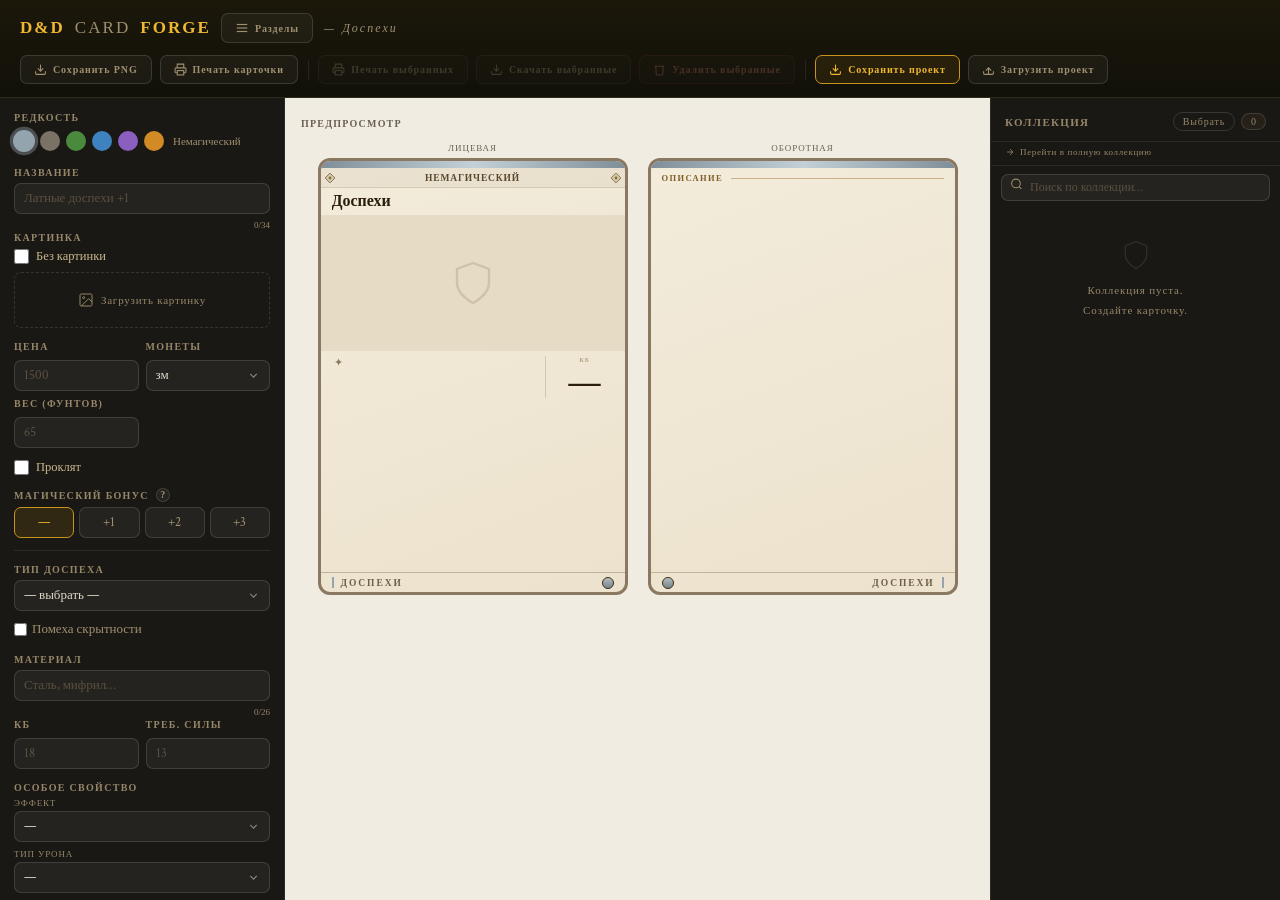
==== armor.html @ c863cb75 "Аудит: общий fmtWrap, img-ui.css, чистка данных; тестовая страница не публикуется" ====
<!DOCTYPE html>
<html lang="ru">
<head>
<meta charset="UTF-8"/>
<meta name="viewport" content="width=device-width,initial-scale=1.0"/>
<title>D&amp;D Card Forge — Доспехи</title>
<meta name="description" content="Генератор карточек доспехов D&D 5e: лёгкие, средние, тяжёлые, щиты. КБ считается автоматически. Печать в размере игральной карты."/>
<meta name="theme-color" content="#111009"/>
<link rel="icon" type="image/svg+xml" href="favicon.svg"/>
<link rel="icon" type="image/png" sizes="32x32" href="favicon-32.png"/>
<link rel="apple-touch-icon" href="apple-touch-icon.png"/>
<meta property="og:type" content="website"/>
<meta property="og:url" content="https://iuchar.github.io/dnd-card-forge/armor.html"/>
<meta property="og:title" content="D&D Card Forge — Доспехи"/>
<meta property="og:description" content="Генератор карточек доспехов D&D 5e: лёгкие, средние, тяжёлые, щиты. КБ считается автоматически. Печать в размере игральной карты."/>
<meta property="og:image" content="https://iuchar.github.io/dnd-card-forge/og-image.jpg"/>
<meta property="og:image:width" content="1200"/>
<meta property="og:image:height" content="630"/>
<link href="https://fonts.googleapis.com/css2?family=Crimson+Text:ital,wght@0,400;0,600;1,400;1,700&display=swap" rel="stylesheet"/>
<script src="lib/html2canvas.min.js" defer></script>
<script src="lib/jszip.min.js" defer></script>
<script src="lib/jspdf.umd.min.js" defer></script>
<style>
/* ═══ ОБЩИЙ ХРОМ ВСЕХ СТРАНИЦ ═══
   Тема, сброс, шапка, навигация, тосты, видимый фокус — одинаково на генераторах
   и в галереях. Раньше эти правила лежали копиями в styles.css и gallery-styles.css
   и успели разойтись: правка в одном файле не доезжала до другого.
   Подключать ПЕРВЫМ, до styles.css / gallery-styles.css. */

*,*::before,*::after{box-sizing:border-box;margin:0;padding:0;}
html{font-size:15px;height:100%;overflow:hidden;}
body{background:var(--bg);color:var(--text);font-family:'Crimson Text',Georgia,serif;height:100%;display:flex;flex-direction:column;overflow:hidden;}
.header{padding:13px 20px;display:flex;align-items:center;justify-content:space-between;border-bottom:0.5px solid var(--border);background:linear-gradient(to bottom,rgba(200,148,26,.06),transparent);gap:12px;flex-wrap:wrap;flex-shrink:0;}
.logo{font-family:'Times New Roman',Times,serif;font-size:17px;font-weight:700;letter-spacing:.12em;color:var(--gold-l);white-space:nowrap;}
.logo span{color:var(--text2);font-weight:400;}
.hbtn:hover{background:rgba(255,255,255,.09);color:var(--text);}
.hbtn svg{width:13px;height:13px;flex-shrink:0;}
.nav-wrap{position:relative;flex-shrink:0;}
.nav-toggle svg{width:14px;height:14px;flex-shrink:0;}
.nav-toggle:hover,.nav-toggle.open{background:rgba(255,255,255,.09);color:var(--text);}
.nav-menu{position:absolute;top:calc(100% + 8px);left:0;width:230px;background:var(--bg2);border:0.5px solid var(--border2);border-radius:10px;padding:6px;box-shadow:0 8px 32px rgba(0,0,0,.55);z-index:300;display:none;max-height:460px;overflow-y:auto;scrollbar-width:thin;scrollbar-color:var(--bg4) transparent;}
.nav-menu.open{display:block;}
.nav-item{display:flex;align-items:center;gap:8px;padding:7px 10px;border-radius:6px;font-family:'Times New Roman',Times,serif;font-size:10px;letter-spacing:.07em;color:var(--text2);cursor:pointer;transition:all .13s;text-decoration:none;}
.nav-item > svg{flex-shrink:0;}
.nav-item:hover{background:rgba(255,255,255,.06);color:var(--text);}
.nav-item.nav-active{background:rgba(200,148,26,.12);color:var(--gold-l);border:0.5px solid rgba(200,148,26,.2);}
.nav-item.nav-disabled{color:#5a5040;cursor:default;pointer-events:none;font-size:9.5px;padding:5px 10px;}
.nav-sep{height:0.5px;background:var(--border);margin:5px 4px;}
.nav-badge{margin-left:auto;font-family:'Crimson Text',Georgia,serif;font-size:8.5px;letter-spacing:.02em;color:#c88a4a;border:0.5px solid rgba(200,138,74,.4);border-radius:4px;padding:1px 5px;text-transform:lowercase;flex-shrink:0;}
.toast.show{transform:translateX(-50%) translateY(0);}
:root{
  --bg:#111009;--bg2:#1a1814;--bg3:#252018;--bg4:#2e2a20;
  --border:rgba(255,255,255,0.08);--border2:rgba(255,255,255,0.13);
  --text:#e0d8c8;--text2:#a09070;--text3:#968769;
  --gold:#c8941a;--gold-l:#f0b830;
  --accent:#4a3fa0;--accent-l:#8070e0;
  --ca:#f5f5f5;
  --r:10px;
}
.nav-toggle{padding:7px 13px;font-family:'Times New Roman',Times,serif;font-size:10px;font-weight:600;letter-spacing:.09em;cursor:pointer;border:0.5px solid var(--border2);border-radius:7px;background:rgba(255,255,255,.04);color:var(--text2);transition:all .14s;display:flex;align-items:center;gap:6px;white-space:nowrap;}
.nav-section-lbl{font-family:'Times New Roman',Times,serif;font-size:8px;letter-spacing:.18em;text-transform:uppercase;color:var(--text3);padding:5px 10px 3px;pointer-events:none;}
:focus-visible{outline:2px solid var(--gold-l,#f0b830);outline-offset:2px;border-radius:3px;}
/* Обводку гасим только там, где она пришла НЕ с клавиатуры: :focus-visible выше
   остаётся видимым. Обе строки лежали копиями в ядах и инструментах. */
html:focus,body:focus{outline:none;}
button:focus:not(:focus-visible){outline:none;}
.si:focus-visible,.coll-search:focus-visible,textarea:focus-visible{outline:none;}
.si:focus-visible{border-color:var(--gold-l,#f0b830);border-width:1.5px;}
.coll-search:focus-visible{border-color:var(--accent-l);border-width:1.5px;}
.rp:focus-visible{outline-offset:3px;}
/* Кнопки шапки (.hbtn) — общие для генераторов и галерей; text-decoration
   нужен галереям, где .hbtn висит на ссылках */
.hbtn{padding:7px 13px;font-family:'Times New Roman',Times,serif;font-size:10px;font-weight:600;letter-spacing:.09em;cursor:pointer;border:0.5px solid var(--border2);border-radius:7px;background:rgba(255,255,255,.04);color:var(--text2);transition:all .14s;display:flex;align-items:center;gap:6px;white-space:nowrap;text-decoration:none;}
.hbtn.gold{border-color:var(--gold);background:rgba(200,148,26,.1);color:var(--gold-l);}
.hbtn.gold:hover{background:rgba(200,148,26,.2);}
.hbtn:disabled{opacity:.3;cursor:default;pointer-events:none;}
.hbtn.danger{border-color:rgba(220,60,60,.25);color:#c07060;}
.hbtn.danger:not(:disabled):hover{background:rgba(220,60,60,.1);color:#e08070;border-color:rgba(220,60,60,.4);}
.hbtn-sep{width:0.5px;height:20px;background:var(--border);margin:0 2px;flex-shrink:0;}


.header-btns{display:flex;gap:8px;align-items:center;flex-wrap:wrap;}

.layout{display:flex;flex:1;min-height:0;overflow:hidden;}
.sb{width:285px;flex-shrink:0;background:var(--bg2);border-right:0.5px solid var(--border);padding:14px 14px 32px;overflow-y:auto;scrollbar-width:thin;scrollbar-color:var(--bg4) transparent;}
.sb::-webkit-scrollbar{width:4px;}
.sb::-webkit-scrollbar-thumb{background:var(--bg4);border-radius:2px;}
.lbl{display:block;font-family:'Times New Roman',Times,serif;font-size:10px;font-weight:600;letter-spacing:.13em;text-transform:uppercase;color:var(--text3);margin:13px 0 5px;}
/* подпись поля кликабельна: label[for] ставит курсор в поле и озвучивает его имя */
label.lbl{cursor:pointer;}
.si{width:100%;background:rgba(255,255,255,.05);border:0.5px solid var(--border2);border-radius:7px;color:var(--text);font-family:'Crimson Text',Georgia,serif;font-size:13px;padding:6px 9px;accent-color:var(--gold);outline:none;transition:border-color .15s;}
.si:focus{border-color:var(--gold);}
.si::placeholder{color:#5a5040;}
input[type=checkbox]{accent-color:var(--gold);}
select.si{cursor:pointer;}
select.si option{background:var(--bg2);color:var(--text);}
select.si option:checked{background:var(--gold);color:#1a1208;}
select.si option:hover{background:var(--gold);color:#1a1208;}
/* кастомные выпадашки (вместо нативного select) */
.cs-wrap{position:relative;}
.cs-btn{width:100%;display:flex;align-items:center;justify-content:space-between;gap:8px;background:rgba(255,255,255,.05);border:0.5px solid var(--border2);border-radius:7px;color:var(--text);font-family:'Crimson Text',Georgia,serif;font-size:13px;padding:6px 9px;cursor:pointer;text-align:left;transition:border-color .15s;}
.cs-btn.open{border-color:var(--gold);}
.cs-lbl{flex:1;overflow:hidden;text-overflow:ellipsis;white-space:nowrap;}
.cs-chev{width:13px;height:13px;flex-shrink:0;opacity:.55;transition:transform .15s;}
.cs-btn.open .cs-chev{transform:rotate(180deg);}
.cs-panel{position:absolute;top:calc(100% + 4px);left:0;right:0;background:var(--bg2);border:0.5px solid var(--border2);border-radius:8px;box-shadow:0 8px 28px rgba(0,0,0,.55);z-index:400;display:none;max-height:260px;overflow-y:auto;padding:3px;scrollbar-width:thin;scrollbar-color:var(--bg4) transparent;}
.cs-panel.open{display:block;}
.cs-opt{padding:7px 10px;font-family:'Crimson Text',Georgia,serif;font-size:13px;color:var(--text2);cursor:pointer;border-radius:5px;white-space:nowrap;overflow:hidden;text-overflow:ellipsis;}
.cs-opt:hover{background:linear-gradient(90deg,rgba(255,255,255,.12),rgba(255,255,255,0));color:var(--text);}
.cs-opt.on{background:rgba(200,148,26,.13);color:var(--gold-l);}

textarea.si{resize:vertical;min-height:68px;line-height:1.5;}
.row2{display:grid;grid-template-columns:1fr 1fr;gap:7px;}
.sf{display:flex;flex-direction:column;gap:3px;}
/* Настройка и Проклятие — два статуса предмета в одну строку, единым блоком
   во всех генераторах: под редкостью, перед магическим бонусом. */
.flags-row{display:flex;gap:18px;align-items:center;margin:11px 0 6px;flex-wrap:wrap;}
.flags-row .noimg-toggle{margin-bottom:0;}
/* «Загрузить проект»: input был display:none и выпадал из таб-порядка, а label
   сам не фокусируется — кнопку проскакивало. Теперь input прозрачно накрывает
   label, поэтому фокусируется штатно; обводку рисуем на самом label. */
.hbtn-upload{position:relative;cursor:pointer;}
.hbtn-file{position:absolute;inset:0;width:100%;height:100%;opacity:0;cursor:pointer;}
.hbtn-upload:has(.hbtn-file:focus-visible){outline:2px solid var(--gold-l);outline-offset:2px;}
/* Галка со словом в сайдбаре (свойства оружия, доспехов, заклинаний). Базовые
   правила были тремя копиями в этих страницах; локально осталась только
   разница: у оружия строки плотнее, у заклинаний выше пальцевая цель. */
.pcb{display:flex;align-items:center;gap:5px;cursor:pointer;padding:3px 0;}
.pcb input[type=checkbox]{accent-color:var(--gold);width:13px;height:13px;cursor:pointer;flex-shrink:0;}
.pcb span{font-size:13px;color:var(--text2);}

/* Скрытая справка у подписи поля: кружок «?» разворачивает текст под ним.
   Нужна там, где поле влияет на карточку не напрямую (магический бонус входит
   в атаку, урон и КБ, но сам на карточке не печатается). Свёрнута по
   умолчанию: это подсказка на один раз, а не часть формы. */
.lbl-hint{display:flex;align-items:center;gap:7px;}
.hint-btn{width:14px;height:14px;flex-shrink:0;padding:0;border:1px solid var(--border2);border-radius:50%;
  background:rgba(255,255,255,.05);color:var(--text2);cursor:pointer;
  font-family:'Times New Roman',Times,serif;font-size:10px;font-weight:700;line-height:1;
  display:flex;align-items:center;justify-content:center;transition:all .14s;}
.hint-btn:hover{border-color:var(--gold);color:var(--gold-l);background:rgba(200,148,26,.13);}
.hint-btn[aria-expanded="true"]{border-color:var(--gold);color:var(--gold-l);background:rgba(200,148,26,.13);}
.hint-box{margin:0 0 9px;padding:7px 0 7px 9px;border-left:2px solid rgba(200,148,26,.35);
  font-family:'Crimson Text',Georgia,serif;font-size:12.5px;line-height:1.45;color:var(--text2);}
.hint-box p{margin:0 0 5px;}
.hint-box p:last-child{margin-bottom:0;}
/* строки формул: выделены светлее и не разрываются на слова внутри слагаемых */
.hint-box .hint-f{font-family:'Times New Roman',Times,serif;font-size:12px;color:var(--text);}
.divider{height:0.5px;background:var(--border);margin:12px 0;}
.btn-reset{width:100%;padding:8px 9px;margin-top:10px;font-family:'Times New Roman',Times,serif;font-size:10px;font-weight:600;letter-spacing:.08em;cursor:pointer;border:1px solid rgba(220,60,60,.35);border-radius:6px;background:rgba(220,60,60,.08);color:#cf8474;transition:all .14s;display:flex;align-items:center;justify-content:center;gap:5px;}
.btn-reset:hover{background:rgba(220,60,60,.18);color:#ec9282;border-color:rgba(220,60,60,.55);}
.btn-reset svg{width:12px;height:12px;}
.field-wrap{position:relative;}
/* подпись половинки парного поля (.row2 > .sf) */
.sl{font-family:'Times New Roman',Times,serif;font-size:9px;letter-spacing:.09em;text-transform:uppercase;color:var(--text3);}
/* пара полей в столбик: длинные значения селектов не влезают в половину ширины
   панели, поэтому такие пары ставим друг под друга, а не в .row2 */
.sf-col{display:flex;flex-direction:column;gap:7px;}
/* магический бонус предмета: значений всего четыре, поэтому переключатель, а не поле ввода */
.magseg{display:flex;gap:5px;}
.magseg button{flex:1;padding:6px 0;font-family:'Crimson Text',Georgia,serif;font-size:13px;cursor:pointer;border:0.5px solid var(--border2);border-radius:7px;background:rgba(255,255,255,.05);color:var(--text2);}
.magseg button:hover{background:rgba(255,255,255,.09);}
.magseg button.on{border:1px solid var(--gold);background:rgba(200,148,26,.13);color:var(--gold-l);}
.char-counter{position:absolute;right:0;bottom:-16px;font-family:'Times New Roman',Times,serif;font-size:9px;color:var(--text3);}
.char-counter.warn{color:var(--gold);}
.char-counter.over{color:#c05040;}
.field-mb{margin-bottom:18px;}
.btn-build{width:100%;padding:10px;margin-top:10px;font-family:'Times New Roman',Times,serif;font-size:12px;font-weight:700;letter-spacing:.1em;cursor:pointer;border:1.5px solid var(--gold);border-radius:var(--r);background:linear-gradient(135deg,#5a4200,#3a2a00);color:var(--gold-l);transition:all .14s;}
.btn-build:hover{background:linear-gradient(135deg,#7a5800,#5a4000);}
.btn-build:active{transform:scale(.98);}
.cv-label{font-family:'Times New Roman',Times,serif;font-size:10px;font-weight:600;letter-spacing:.12em;text-transform:uppercase;color:#6b6152;align-self:flex-start;margin-bottom:14px;}
.cards-row{display:flex;gap:20px;align-items:flex-start;justify-content:center;}
.card-col{display:flex;flex-direction:column;align-items:center;gap:5px;}
.side-lbl{font-family:'Times New Roman',Times,serif;font-size:9px;letter-spacing:.1em;text-transform:uppercase;color:#6b6152;}
.c-meta{height:24px;flex-shrink:0;display:flex;align-items:center;padding:0;background:rgba(0,0,0,0.07);}
.c-meta-orn{width:24px;height:100%;flex-shrink:0;display:flex;align-items:center;justify-content:center;}
.c-meta-orn svg{width:20px;height:20px;}
.c-meta-inner{flex:1;position:relative;display:flex;align-items:center;justify-content:center;padding:0 10px;min-width:0;}
.c-meta-item{font-family:'Times New Roman',Times,serif;font-size:9px;font-weight:700;letter-spacing:.09em;color:#5a4830;text-transform:uppercase;white-space:nowrap;}
/* цена: #8a6010 давал контраст 4.34 на подложке карточки, ниже порога 4.5 */
.c-meta-item.cost{color:#805811;position:absolute;left:10px;}
/* Фон, а не <img>: html2canvas игнорирует object-fit и растягивает кадр в
   PNG-экспорте, background-size:cover же отрабатывает верно (см. setCardImg).
   cover, а не 100% 100%: кадры из старых коллекций сняты под прежнюю
   пропорцию, и срезать им края лучше, чем растягивать по вертикали на 12%.
   Новые кадры выходят из кадровщика ровно 16:9 — для них разницы нет. */
/* Кадр: 240x135 — ровно 16:9, по центру полосы. Боковые края растушёваны,
   поэтому картинка не обрывается ребром, а растворяется в подложке.
   Растушёвка выжжена в самих пикселях (_fadeEdges в crop.js), а не сделана
   mask-image: маску html2canvas игнорирует, и в PNG край выходил резким. */
.c-img-el{position:absolute;z-index:1;left:50%;top:50%;transform:translate(-50%,-50%);
  width:240px;height:135px;background-size:cover;background-position:center;
  background-repeat:no-repeat;border-radius:0;display:block;}
/* Подложка: размытая копия кадра, закрывающая полосу по бокам. Размытие НЕ
   через filter:blur — html2canvas его игнорирует, и в PNG-экспорте вместо
   мягкого фона выходила бы резкая растянутая копия. Картинка размывается
   заранее в canvas (см. _blurBg в crop.js), сюда приходит уже готовой.
   inset:-18px — подложка нарочно шире полосы: при inset:0 она повторяет кадр
   один в один, совпадает с ним по рисунку, и граница кадра читается ребром.
   Само смещение html2canvas переносит верно, это обычное позиционирование. */
.c-img-bleed{position:absolute;z-index:0;inset:-18px;background-size:cover;
  background-position:center;background-repeat:no-repeat;}
.c-foot{height:26px;flex-shrink:0;padding:0 14px;display:flex;align-items:center;justify-content:space-between;position:relative;}
.c-wgt{font-family:'Times New Roman',Times,serif;font-size:10px;color:#8a7860;letter-spacing:.04em;}
/* рамка типа в подвале карточки (ромбы + линии) */
/* .c-typeframe/.c-tfsvg (резной картуш в подвале) удалены: подвал переехал на
   вид с эталонной страницы — засечка и имя раздела капителью, см. card-new.css.
   У заклинаний свой подвал и картушем они не пользовались. */

.coll-panel{width:290px;flex-shrink:0;background:var(--bg2);border-left:0.5px solid var(--border);display:flex;flex-direction:column;}
.coll-head{padding:14px 14px 10px;border-bottom:0.5px solid var(--border);display:flex;align-items:center;justify-content:space-between;flex-shrink:0;}
.coll-search-wrap{padding:8px 10px 0;flex-shrink:0;position:relative;}
.coll-search-icon{position:absolute;left:19px;top:50%;transform:translateY(-50%);color:var(--text3);pointer-events:none;width:13px;height:13px;}
.coll-search{width:100%;background:rgba(255,255,255,.05);border:0.5px solid var(--border2);border-radius:7px;color:var(--text);font-family:'Crimson Text',Georgia,serif;font-size:12px;padding:5px 9px 5px 28px;outline:none;transition:border-color .15s;box-sizing:border-box;}
.coll-search:focus{border-color:var(--accent-l);}
.coll-search::placeholder{color:#5a5040;}
.coll-search-clear{position:absolute;right:18px;top:50%;transform:translateY(-50%);background:none;border:none;color:var(--text3);cursor:pointer;font-size:13px;line-height:1;padding:0;display:none;}
.coll-title{font-family:'Times New Roman',Times,serif;font-size:11px;font-weight:600;letter-spacing:.12em;text-transform:uppercase;color:var(--text3);}
.coll-count{font-family:'Times New Roman',Times,serif;font-size:10px;color:var(--text3);background:var(--bg3);border:0.5px solid var(--border2);border-radius:20px;padding:2px 9px;}
.coll-list{flex:1;overflow-y:auto;padding:6px 10px 10px;display:flex;flex-direction:column;gap:2px;scrollbar-width:thin;scrollbar-color:var(--bg4) transparent;}
.coll-empty{text-align:center;padding:32px 16px;color:var(--text3);font-family:'Times New Roman',Times,serif;font-size:11px;letter-spacing:.08em;line-height:1.8;}
.coll-item{background:var(--bg3);border:0.5px solid var(--border);border-radius:8px;padding:9px 10px;cursor:pointer;transition:all .13s;display:flex;align-items:center;gap:9px;position:relative;}
.coll-item:hover{background:var(--bg4);border-color:var(--border2);}
.coll-item-thumb img{width:100%;height:100%;object-fit:cover;}
.coll-item-stripe{position:absolute;top:0;left:0;right:0;height:3px;}
.coll-item-info{flex:1;min-width:0;}
.coll-item-name{font-family:'Times New Roman',Times,serif;font-size:11px;font-weight:600;color:var(--text);white-space:nowrap;overflow:hidden;text-overflow:ellipsis;margin-bottom:2px;}
.coll-item-sub{font-size:10px;color:var(--text3);white-space:nowrap;overflow:hidden;text-overflow:ellipsis;}
.coll-item-del{position:absolute;top:6px;right:6px;width:18px;height:18px;background:rgba(160,30,30,.8);border:none;border-radius:50%;color:#fff;font-size:10px;cursor:pointer;opacity:0;transition:opacity .12s;display:flex;align-items:center;justify-content:center;}
.coll-item:hover .coll-item-del{opacity:1;}
.coll-item-dup{position:absolute;top:6px;right:28px;width:18px;height:18px;background:rgba(200,148,26,.85);border:none;border-radius:50%;color:#1c1608;cursor:pointer;opacity:0;transition:opacity .12s;display:flex;align-items:center;justify-content:center;}
.coll-item:hover .coll-item-dup{opacity:1;}
.coll-item-dup svg{width:10px;height:10px;}
.coll-sect-wrap{flex-shrink:0;}
.coll-sect-head{display:flex;align-items:center;gap:7px;padding:8px 2px 4px;cursor:pointer;user-select:none;}
.coll-sect-head:hover .coll-sect-label{color:var(--text2);}
.coll-sect-dot{width:8px;height:8px;border-radius:50%;flex-shrink:0;}
.coll-sect-label{font-family:'Times New Roman',Times,serif;font-size:9px;letter-spacing:.1em;text-transform:uppercase;color:var(--text3);white-space:nowrap;transition:color .12s;}
.coll-sect-line{flex:1;height:0.5px;background:var(--border);}
.coll-sect-chevron{flex-shrink:0;color:var(--text3);transition:transform .18s;}
.coll-sect-wrap.collapsed .coll-sect-chevron{transform:rotate(-90deg);}
.coll-sect-wrap.collapsed .coll-sect-body{display:none;}
/* Кривая без перелёта: прежняя уводила тост на 56% выше конечной точки и
   возвращала обратно, то есть в конце появления он подпрыгивал. Копия этого
   правила есть в gallery-styles.css, отличается только z-index: менять парой. */
.toast{position:fixed;bottom:24px;left:50%;transform:translateX(-50%) translateY(60px);background:var(--bg3);border:0.5px solid var(--border2);border-radius:8px;padding:9px 18px;font-family:'Times New Roman',Times,serif;font-size:11px;color:var(--text);letter-spacing:.06em;z-index:200;transition:transform .3s cubic-bezier(.22,1,.36,1);pointer-events:none;}

.coll-sel-btn{padding:3px 9px;font-family:'Times New Roman',Times,serif;font-size:10px;font-weight:500;letter-spacing:.08em;cursor:pointer;border:0.5px solid var(--border2);border-radius:20px;background:transparent;color:var(--text3);transition:all .14s;}
.coll-sel-btn:hover,.coll-sel-btn.active{background:rgba(160,120,56,.15);color:var(--text2);border-color:rgba(160,120,56,.4);}
.coll-item-cb{position:absolute;left:9px;top:50%;transform:translateY(-50%);width:15px;height:15px;cursor:pointer;accent-color:#a07838;display:none;}
.coll-item.sel-mode{padding-left:32px;}
.coll-item.sel-mode .coll-item-cb{display:block;}
.coll-item.sel-mode.selected{background:rgba(160,120,56,.1);border-color:rgba(160,120,56,.35);}
.conf-modal-bg{position:fixed;inset:0;background:rgba(0,0,0,.55);z-index:300;display:none;align-items:center;justify-content:center;}
.conf-modal-bg.open{display:flex;}
.conf-modal-btns{display:flex;gap:8px;justify-content:center;}
.conf-del{border-color:rgba(220,60,60,.4)!important;color:#e08070!important;}
.conf-del:hover{background:rgba(220,60,60,.15)!important;}
.conf-keep:hover{background:rgba(255,255,255,.06);}

.coll-full-link{display:flex;align-items:center;gap:5px;padding:5px 14px 8px;font-family:'Times New Roman',Times,serif;font-size:9px;letter-spacing:.07em;color:var(--text3);text-decoration:none;flex-shrink:0;transition:color .13s;border-bottom:0.5px solid var(--border);}
.coll-full-link:hover{color:var(--gold-l);}

/* Доступность: отключение анимаций по системной настройке */
@media (prefers-reduced-motion:reduce){
  *,*::before,*::after{animation-duration:.01ms!important;animation-iteration-count:1!important;transition-duration:.01ms!important;scroll-behavior:auto!important;}
}

/* Разметка описания: панель кнопок Ж/К/П над полем + предупреждение о непомещении. */
.fmt-bar{display:flex;gap:5px;margin:0 0 6px;}
.fmt-btn{min-width:34px;height:32px;display:flex;align-items:center;justify-content:center;background:rgba(255,255,255,.05);border:0.5px solid var(--border2);border-radius:6px;color:var(--text);font-family:'Crimson Text',Georgia,serif;font-size:15px;line-height:1;cursor:pointer;transition:border-color .15s,background .15s;}
.fmt-btn:hover{border-color:var(--gold);background:rgba(255,255,255,.09);}
.fmt-warn{font-family:'Crimson Text',Georgia,serif;font-style:italic;font-size:11.5px;color:#e08070;line-height:1.4;margin:2px 0 8px;}
/* чекбоксы-свойства (.pcb): базовые размеры пока на страницах, ховер общий */
.pcb:hover span{color:var(--text);}
.btn-recrop svg{flex-shrink:0;}
.btn-del-img svg{flex-shrink:0;}
/* ═══ ХРОМ ПРИЛОЖЕНИЯ (не карточка) ═══
   Переменные темы, боковая панель, модалки, навигация, панель коллекции, кроп.
   Раньше эти правила копировались в каждый генератор и успели разойтись —
   часть копий была усечённой. Здесь сведена полная версия каждого правила.
   Подключать сразу после shared/styles.css: дальше идут стили карточки,
   которые у каждого генератора свои. */

.sb > .lbl:first-child{margin-top:0;}
.cv{flex:1;background:#f0ece2;display:flex;flex-direction:column;align-items:center;padding:20px 16px 16px;overflow:auto;}

/* панель коллекции */
.coll-search-clear:hover{color:var(--text2);}
.coll-list::-webkit-scrollbar{width:3px;}
.coll-list::-webkit-scrollbar-thumb{background:var(--bg4);border-radius:2px;}
.coll-sect-count{font-family:'Times New Roman',Times,serif;font-size:9px;color:var(--text3);opacity:.55;flex-shrink:0;}
.coll-sect-body{display:flex;flex-direction:column;gap:7px;max-height:304px;overflow-y:auto;padding-bottom:4px;scrollbar-width:thin;scrollbar-color:var(--bg4) transparent;}
.coll-sect-body::-webkit-scrollbar{width:3px;}
.coll-sect-body::-webkit-scrollbar-thumb{background:var(--bg4);border-radius:2px;}

/* модалка подтверждения */
.conf-modal{background:var(--bg2);border:0.5px solid var(--border2);border-radius:12px;padding:26px 24px 20px;width:290px;text-align:center;box-shadow:0 8px 32px rgba(0,0,0,.5);}
.conf-modal h3{font-family:'Times New Roman',Times,serif;font-size:12px;font-weight:600;color:var(--text);margin:0 0 18px;letter-spacing:.04em;line-height:1.5;}
.conf-modal-btns button{padding:7px 20px;font-family:'Times New Roman',Times,serif;font-size:11px;cursor:pointer;border-radius:6px;border:0.5px solid var(--border2);background:transparent;color:var(--text2);transition:all .14s;letter-spacing:.06em;}

/* навигация */

/* видимый фокус для навигации с клавиатуры: :focus-visible срабатывает только
   при табуляции, мышь его не показывает — вид при обычной работе не меняется.
   У полей ввода своя индикация (рамка золотеет), поэтому им обводка не нужна:
   иначе получалось два кольца. */
/* миниатюра карточки в панели «Коллекция» — единый размер и фон */
.coll-item-thumb{width:30px;height:42px;border-radius:4px;flex-shrink:0;background:var(--bg4);overflow:hidden;position:relative;border:1px solid rgba(255,255,255,.08);}
/* ═══ ЗАГРУЗКА И КАДРИРОВАНИЕ КАРТИНКИ ═══
   Всё, что нужно только страницам с изображением: галка «Без картинки», зона
   загрузки, миниатюра, кнопки «Изменить область» и «Удалить изображение»,
   модалка кадрирования с рамкой и ручками.
   Отдельный файл, потому что у заклинаний картинки нет вовсе, а правила ехали
   к ним вместе со styles.css и app-chrome.css мёртвым грузом.
   Подключать сразу после app-chrome.css — порядок каскада тот же, что был. */

/* Галка «Без картинки» стоит над зоной загрузки; при включении зона прячется. */
.noimg-toggle{display:flex;align-items:center;gap:7px;margin-bottom:8px;cursor:pointer;font-size:12.5px;color:#c9b78e;user-select:none;}

.noimg-toggle input{width:15px;height:15px;accent-color:#a9722c;cursor:pointer;flex-shrink:0;margin:0;}
.img-drop{width:100%;height:56px;border:1.5px dashed var(--border2);border-radius:7px;display:flex;align-items:center;justify-content:center;gap:7px;color:var(--text3);font-family:'Times New Roman',Times,serif;font-size:11px;letter-spacing:.07em;cursor:pointer;transition:all .14s;position:relative;overflow:hidden;}
.img-drop:hover{border-color:var(--accent-l);color:var(--text2);background:rgba(255,255,255,.03);}
.img-drop input[type=file]{position:absolute;inset:0;opacity:0;cursor:pointer;}

.img-thumb{position:absolute;inset:0;background-size:cover;background-position:center;border-radius:6px;}

.btn-recrop{width:100%;padding:5px 9px;margin-top:5px;font-family:'Times New Roman',Times,serif;font-size:10px;font-weight:500;letter-spacing:.08em;cursor:pointer;border:0.5px solid var(--border2);border-radius:6px;background:rgba(255,255,255,.04);color:var(--text2);transition:all .14s;display:flex;align-items:center;justify-content:center;gap:5px;}
.btn-recrop:hover{background:rgba(255,255,255,.09);color:var(--text);}
.btn-del-img{width:100%;padding:5px 9px;margin-top:4px;font-family:'Times New Roman',Times,serif;font-size:10px;font-weight:500;letter-spacing:.08em;cursor:pointer;border:0.5px solid var(--border);border-radius:6px;background:transparent;color:var(--text3);transition:all .14s;display:flex;align-items:center;justify-content:center;gap:5px;}
.btn-del-img:hover{background:rgba(220,60,60,.1);color:#e08070;border-color:rgba(220,60,60,.3);}

.crop-modal-bg{position:fixed;inset:0;background:rgba(0,0,0,.75);z-index:100;display:none;align-items:center;justify-content:center;}
.crop-modal-bg.open{display:flex;}
.crop-modal{max-height:95vh;overflow-y:auto;background:var(--bg2);border:0.5px solid var(--border2);border-radius:14px;padding:20px;width:560px;max-width:95vw;}
.crop-area{position:relative;width:100%;background:#555;border-radius:8px;overflow:hidden;cursor:crosshair;user-select:none;}
.cov{position:absolute;background:rgba(0,0,0,.52);pointer-events:none;}
.crop-rect{touch-action:none;position:absolute;border:2px solid #fff;box-shadow:0 0 0 1px rgba(0,0,0,.3);cursor:move;z-index:2;}
.ch{touch-action:none;position:absolute;width:12px;height:12px;background:#fff;border:1.5px solid rgba(0,0,0,.4);border-radius:2px;}
.ch.tl{top:-6px;left:-6px;cursor:nw-resize;}
.ch.tr{top:-6px;right:-6px;cursor:ne-resize;}
.ch.bl{bottom:-6px;left:-6px;cursor:sw-resize;}
.ch.br{bottom:-6px;right:-6px;cursor:se-resize;}
.crop-actions{display:flex;gap:8px;margin-top:14px;justify-content:flex-end;}
.crop-btn{padding:8px 16px;font-family:'Times New Roman',Times,serif;font-size:11px;font-weight:600;letter-spacing:.08em;cursor:pointer;border-radius:7px;transition:all .14s;}
.crop-btn.primary{border:1px solid var(--gold);background:linear-gradient(135deg,#5a4200,#3a2a00);color:var(--gold-l);}
.crop-btn.primary:hover{background:linear-gradient(135deg,#7a5800,#5a4000);}
.crop-btn.secondary{border:0.5px solid var(--border2);background:rgba(255,255,255,.04);color:var(--text2);}

/* модалка кропа */
.crop-modal-title{font-family:'Times New Roman',Times,serif;font-size:13px;font-weight:700;color:var(--gold-l);margin-bottom:14px;letter-spacing:.08em;}
.crop-area canvas{display:block;}
.crop-btn.secondary:hover{background:rgba(255,255,255,.09);color:var(--text);}

/* Общие стили карточки и пикера редкости (7 генераторов).
   Байт-идентичные правила, вынесены из страниц 2026-07-04. */
.c-body{flex:1;min-height:0;padding:5px 14px 3px;display:flex;flex-direction:column;overflow:hidden;}
.c-img{width:100%;height:163px;flex-shrink:0;background:#cfc0a0;position:relative;display:flex;align-items:center;justify-content:center;overflow:hidden;}
.c-img-ph{opacity:.25;display:flex;align-items:center;justify-content:center;}
.c-img-ph svg{width:48px;height:48px;}
.c-name{font-family:'Times New Roman',Times,serif;font-size:var(--name-fs,16px);font-weight:700;color:#2a1e0a;line-height:1.2;margin-bottom:1px;flex-shrink:0;white-space:nowrap;overflow:hidden;text-overflow:ellipsis;}
/* «Без картинки»: слот изображения убран, тело карты (flex:1) само забирает
   его высоту, splitDesc дольёт текст — досчитывать ничего не нужно. */
.dc.no-img .c-img{display:none;}
.c-rule{height:.7px;background:#8a7860;opacity:.55;margin:3px 0;flex-shrink:0;}
.c-stripe{height:10px;flex-shrink:0;background:var(--ca,#a09080);transition:background .2s;}
.c-stripe-under{height:1.5px;flex-shrink:0;background:#5a4820;}
.c-gem{width:14px;height:14px;border-radius:50%;opacity:.7;border:1px solid #3a2810;background:var(--ca,#888077);transition:background .2s;}
.rname{font-family:'Times New Roman',Times,serif;font-size:11px;color:var(--text2);margin-left:3px;}
.rprow{display:flex;gap:6px;align-items:center;padding:3px 0;}
.rp{width:20px;height:20px;border-radius:50%;cursor:pointer;border:2px solid transparent;transition:transform .12s;flex-shrink:0;}
.rp:hover{transform:scale(1.15);}
.rp.on{transform:scale(1.1);box-shadow:0 0 0 3px var(--rp-glow,rgba(136,128,119,.4));}
/* Цвет кружков ставит core.js из R (rarities.js). Раньше палитра была продублирована
   здесь шестью правилами и при её обновлении пикер оставался со старыми цветами. */
/* рубашка оборота (общая; страницы без рубашки правило не используют) */
.cb-rubashka{position:absolute;inset:0;z-index:2;}

.c-info-row{display:flex;align-items:stretch;flex-shrink:0;}
.c-infolist{flex:1;display:flex;flex-direction:column;gap:3px;min-width:0;padding-right:10px;border-right:.5px solid rgba(0,0,0,.13);}
.c-info-item{display:flex;align-items:baseline;gap:6px;font-size:12px;color:#2e2010;line-height:1.35;}
.c-info-icon{width:13px;text-align:center;font-size:11px;color:#8a7a60;flex-shrink:0;line-height:1.35;}
.c-timing-line{display:flex;gap:0;font-size:11px;color:#6a5838;padding-left:19px;}
.c-timing-line span+span::before{content:' · ';}
.c-ac-col{width:68px;flex-shrink:0;padding-left:10px;display:flex;flex-direction:column;align-items:center;justify-content:center;gap:1px;}
.c-ac-lbl{font-family:'Times New Roman',Times,serif;font-size:7px;letter-spacing:.12em;color:#a09070;text-transform:uppercase;text-align:center;}
.c-ac-num{font-family:'Times New Roman',Times,serif;font-size:32px;font-weight:700;color:#2a1e0a;line-height:1;}
.c-ac-mod{font-size:10px;color:#5a4828;text-align:center;line-height:1.25;white-space:pre-line;}
.crop-area img{position:absolute;inset:0;width:100%;height:100%;object-fit:cover;pointer-events:none;}
.coll-empty svg{opacity:.2;display:block;margin:0 auto 10px;}
.coll-sel-info{font-family:'Times New Roman',Times,serif;font-size:10px;color:var(--text3);text-align:center;letter-spacing:.06em;}
.coll-full-link svg{flex-shrink:0;}

/* ═══ ОБЩИЕ ПРАВИЛА НОВОГО ДИЗАЙНА КАРТОЧЕК ═══
   Подключается ПОСЛЕ локальных стилей страницы (перебивает их порядком).
   Включён во все генераторы, кроме заклинаний — у них свой дизайн.
   Специфика конкретного генератора (статблок, пилюли свойств и т.п.)
   остаётся в самой странице после этого include. */

/* Геометрия лицевой стороны. Была продублирована слово в слово в шести
   генераторах, причём объявленные там border-color и background всё равно
   перебивались правилом ниже — то есть половина копии была мертва. */
/* .dc-back названа отдельно: у снаряжения, инструментов, ядов и произвольных
   оборот несёт оба класса (dc dc-back), а у оружия и доспехов — только второй.
   Раньше из-за этого геометрия оборота лежала копией в обеих страницах, причём
   объявленные там border-color и background всё равно перебивались правилом
   ниже — жила только половина копии. */
.dc,.dc-back{width:310px;height:437px;border-radius:12px;overflow:hidden;
    border:3px solid var(--cb,#a09080);display:flex;flex-direction:column;
    font-family:'Crimson Text',Georgia,serif;transition:border-color .2s;position:relative;}

/* рамка и фон — как у заклинаний, а не по редкости */
.dc,.dc-back{border-color:#8a7860;background:linear-gradient(160deg,#f3ecdb,#ece2cd);}

/* шапка: тонкая полоса с градиентом по редкости (градиент ставит applyPal) */
.c-stripe{height:7px;}
.c-stripe-under{display:none;}

/* мета-бар: редкость по центру, цена слева, настройка справа.
   Высота 20px вместо 24: строка в нём одна, кегль 9-9.5px, и лишние 4px
   отбирались у описания. Ромбы уменьшены следом, иначе они упирались в края
   полосы. */
.c-meta{height:20px;border-bottom:.5px solid rgba(90,72,32,.15);background:rgba(90,72,32,.06);}
.c-meta-orn{width:18px;}
.c-meta-orn svg{width:14px;height:14px;}
.c-meta-inner{position:relative;justify-content:center;}
/* цена и редкость 9.5px — как на эталоне equipment-test */
.c-meta-item{font-size:9.5px;}
.c-meta-item.cost{position:absolute;left:6px;}
.c-meta-attune{position:absolute;right:6px;font-family:'Crimson Text',Georgia,serif;font-style:italic;font-size:9.5px;color:#6a5236;}

/* блок имени над картинкой: имя + подзаголовок капителью */
.c-title{flex-shrink:0;padding:3px 11px 5px;}
.c-title .c-name{margin-bottom:0;}
.c-name{font-size:var(--name-fs,16px);}
/* подзаголовок: #8a6b2e давал контраст 3.87 на подложке карточки, ниже порога
   4.5 для мелкого текста; тот же цвет, что и у заголовка оборота */
.c-title .c-dmgline,.c-title .c-eqtype,.c-title .c-ttype{
  font-family:'Times New Roman',Times,serif;font-size:8.5px;letter-spacing:.13em;text-transform:uppercase;
  color:#7d5f24;margin:4px 0 0;}

/* Картинка: полоса во всю ширину карточки, кадр 16:9 по центру, пустое место
   по бокам закрыто размытой копией самого кадра. Рамок нет — их роль играет
   растушёвка краёв кадра, см. .c-img-el в styles.css.
   Пропорции взяты с эталонной страницы equipment-test.html: полоса 136px,
   кадр 240x135 (16:9), по бокам остаётся по 32.6px подложки. Прежние 167px
   давали всего 20px по краям, и граница кадра читалась. Освободившийся 31px
   уходит описанию — .c-body растягивается сам. Пропорцию держит CARD_RATIO
   в shared/crop.js — менять парой. */
/* фон #e6dcc6 — как у эталона: края размытой подложки полупрозрачны, сквозь
   них светит именно этот цвет, и на прежнем #cfc0a0 вся полоса темнела */
.c-img{height:136px;margin:0;width:100%;border:0;border-radius:0;background:#e6dcc6;}
/* Подвал картинки — нулевой по высоте якорь СРАЗУ ПОСЛЕ слота, а не внутри
   него. Внутри слота метка умирала вместе с ним при «Без картинки»: слот
   уходит в display:none целиком. Снаружи она живёт всегда и садится под
   заголовком, если картинки нет.
   Именно контейнер, а не голая плашка: если позже вниз переедет строка цены
   и редкости, она встанет вторым элементом столбика и метка поднимется
   сама, без правки позиций (так это устроено на эталоне). */
.c-img-foot{position:relative;height:0;z-index:2;
  display:flex;flex-direction:column;align-items:flex-end;}
.c-img-foot>*{position:absolute;bottom:0;right:0;}
/* Статус, а не свойство: полупрозрачная винная плашка поверх картинки.
   На карточку идёт только ФАКТ проклятия — текст остаётся мастеру,
   в данных и галерее. */
.c-cursed{align-self:flex-end;padding:2px 9px;border-radius:3px 0 0 0;
  background:rgba(124,35,26,.72);display:flex;align-items:center;}
.c-cursed span{font-family:'Times New Roman',Times,serif;font-size:9.5px;
  font-weight:600;letter-spacing:.2em;text-transform:uppercase;color:#fdf3e4;}
.dc.no-img .c-img{display:none;}
.dc.no-img .c-title{padding-bottom:0;}
/* Без картинки метка занимает её место: якорь становится обычной строкой в
   потоке, плашка растягивается во всю ширину и центрируется. Прижатая вправо
   плашка на нулевом якоре легла бы поверх подзаголовка — прижимать её не к
   чему, картинки под ней нет.
   Полупрозрачность здесь не нужна: просвечивать нечему, под полосой фон
   карточки, а не картинка. Отступ сверху задан самой плашке, а не якорю: у
   непроклятого предмета якорь пуст, и отступ на нём сдвинул бы описание. */
.dc.no-img .c-img-foot{height:auto;align-items:stretch;}
.dc.no-img .c-img-foot>*{position:static;}
.dc.no-img .c-cursed{width:100%;justify-content:center;border-radius:0;padding:2px 11px;
  margin-top:6px;background:#7c231a;}

/* единые боковые отступы 11px */
.c-body{padding:5px 11px 3px;}
/* Верхний отступ 5px, а не 11: строка «Описание» на обороте встаёт серединой
   ровно против середины мета-полосы на лице (обе 20px от верха карточки).
   Связка ручная — оборот про высоту лицевой полосы ничего не знает, поэтому
   при изменении .c-meta{height} этот отступ надо пересчитывать. */
.cb-body{flex:1;min-height:0;padding:5px 11px 6px;display:flex;flex-direction:column;overflow:hidden;}
/* Подвал — с эталонной equipment-test. Слева засечка цвета редкости и имя
   раздела капителью, справа вес и гем; на обороте зеркально, без веса.
   Резной картуш (.c-typeframe) и плашка типа (.c-typeplate) убраны.
   11px — как боковые отступы карточки: на целой позиции засечка 2px рисуется
   двумя сплошными пикселями и выглядит плотной, на половине (рамка 2.5px)
   сглаживание даёт одинаковый тонкий штрих слева и справа. */
.c-foot{height:20px;margin-top:2px;padding:0 11px;border-top:.5px solid rgba(90,72,32,.3);}
/* Обе половины одной высоты: иначе высота обёртки равнялась самому высокому
   ребёнку (слева засечка 11px, справа гем 12px) и текст в них центрировался по
   разным коробкам, отчего половины стояли на разной высоте. */
.c-sign,.c-right{height:12px;display:flex;align-items:center;flex-shrink:0;}
.c-sign{gap:7px;}
.c-right{gap:9px;}
/* у произвольной карточки подпись задаёт пользователь и может быть пустой */
.c-foot:has(.c-cat:empty) .c-sign{display:none;}
.c-tick{width:2px;height:11px;background:var(--gem,#8a6b2e);}
.c-cat{font-family:'Times New Roman',Times,serif;font-size:9.5px;font-weight:600;
  letter-spacing:.2em;text-transform:uppercase;color:#6f6045;white-space:nowrap;}
/* вес: #75634a стоял ровно на границе (4.49) */
.c-wgt{font-size:9.5px;color:#6f5d45;font-variant-numeric:tabular-nums;white-space:nowrap;}
/* Блик поверх цвета: сам цвет ставит applyPal инлайном (background), поэтому
   градиент даём отдельным слоем, иначе инлайн его затирает. */
.c-gem{width:12px;height:12px;opacity:1;position:relative;}
.c-gem::after{content:'';position:absolute;inset:0;border-radius:50%;
  background:linear-gradient(180deg,rgba(246,241,227,.32),rgba(0,0,0,.2));}

.c-quote{margin:6px 0 2px;line-height:1.3;}
/* межстрочный интервал описания: 1.35 (было 1.5, потом 1.4 как у заклинаний).
   Ужат ради лишней строки на лице. Значение безразмерное и потому действует на
   все ступени лестницы кеглей разом: 12px→16.2, 11.5→15.53, 11→14.85, 10.5→14.18,
   10→13.5. На 11.5px семь строк проходят с запасом всего 0.3px, и подстрочные
   элементы последней строки идут близко к подвалу — если понадобится воздух,
   добирать его надо нижним полем .c-body, а не интерлиньяжем.
   Остальные свойства пришли сюда из пяти одинаковых локальных копий; там
   стояло line-height:1.5, которое это правило и так перебивало. */
.c-desc{font-family:'Crimson Text',Georgia,serif;font-size:var(--desc-fs,12px);line-height:1.35;color:#2a1e0a;flex:1;overflow:hidden;white-space:pre-wrap;}
.cb-desc{font-family:'Crimson Text',Georgia,serif;font-size:var(--desc-fs,12px);line-height:1.35;color:#2a1e0a;flex:1;overflow:hidden;white-space:pre-wrap;}

/* оборот: заголовок «Описание» золотой с чертой */
/* заголовок оборота: #8a6b2e давал 3.87 */
.cb-lbl{font-family:'Times New Roman',Times,serif;font-size:8.5px;font-weight:700;color:#7d5f24;letter-spacing:.16em;gap:8px;
  display:flex;align-items:center;text-align:left;text-transform:uppercase;
  border-bottom:none;padding:0;margin-bottom:6px;flex-shrink:0;}
.cb-lbl::after{content:'';flex:1;height:1px;background:rgba(160,120,56,.5);}
/* Ромбов по центру оборота больше нет: там теперь та же подпись раздела, что
   и на лице, зеркально — гем слева, имя и засечка справа. */

/* Плашки «+N» у названия больше нет: бонус пишут в самом названии, и знак его
   дублировал. Убран вместе с .c-title-main.has-mag; сам .c-title-main остался
   как группа «имя + подпись» в разметке оружия и доспехов. */
.c-stripe-wrap{flex-shrink:0;}
</style>
<link rel="stylesheet" href="mobile.css"/>
</head>
<body>

<header class="header">
  <div class="logo" style="display:flex;align-items:center;gap:10px;">
<a href="index.html" class="logo-brand" style="display:flex;align-items:center;gap:10px;font-weight:700;color:inherit;text-decoration:none;cursor:pointer;">D&amp;D <span>CARD</span> FORGE</a>
  <div class="nav-wrap" id="nav-wrap">
    <button class="nav-toggle" id="nav-toggle">
      <svg viewBox="0 0 24 24" fill="none" stroke="currentColor" stroke-width="2"><line x1="3" y1="6" x2="21" y2="6"/><line x1="3" y1="12" x2="21" y2="12"/><line x1="3" y1="18" x2="21" y2="18"/></svg>
      Разделы
    </button>
<div class="nav-menu" id="nav-menu">
      <a class="nav-item" href="collection.html">
        <svg viewBox="0 0 24 24" fill="none" stroke="currentColor" stroke-width="2" width="11" height="11"><path d="M19 21l-7-5-7 5V5a2 2 0 0 1 2-2h10a2 2 0 0 1 2 2z"/></svg>
        Моя коллекция
      </a>
      <a class="nav-item" href="templates.html">
        <svg viewBox="0 0 24 24" fill="none" stroke="currentColor" stroke-width="2" width="11" height="11"><polygon points="12 2 15.09 8.26 22 9.27 17 14.14 18.18 21.02 12 17.77 5.82 21.02 7 14.14 2 9.27 8.91 8.26 12 2"/></svg>
        Готовые шаблоны
      </a>
      <a class="nav-item" href="spellbook.html">
        <svg viewBox="0 0 24 24" fill="none" stroke="currentColor" stroke-width="2" width="11" height="11"><path d="M4 19.5A2.5 2.5 0 0 1 6.5 17H20"/><path d="M6.5 2H20v20H6.5A2.5 2.5 0 0 1 4 19.5v-15A2.5 2.5 0 0 1 6.5 2z"/></svg>
        Книга заклинаний<span class="nav-badge">в разработке</span>
      </a>
      <div class="nav-sep"></div>
      <div class="nav-section-lbl">Генераторы</div>
      <a class="nav-item" href="weapon.html">
        <svg viewBox="0 0 24 24" fill="none" stroke="currentColor" stroke-width="2" width="11" height="11"><path d="M14.5 17.5L3 6V3h3l11.5 11.5"/><path d="M13 19l6-6"/><path d="M2 22l7.5-7.5"/></svg>
        Оружие 5e</a>
      <a class="nav-item" href="armor.html">
        <svg viewBox="0 0 24 24" fill="none" stroke="currentColor" stroke-width="2" width="11" height="11"><path d="M12 22s8-4 8-10V5l-8-3-8 3v7c0 6 8 10 8 10z"/></svg>
        Доспехи
      </a>
      <a class="nav-item" href="equipment.html">
        <svg viewBox="0 0 24 24" fill="none" stroke="currentColor" stroke-width="2" width="11" height="11"><circle cx="12" cy="12" r="10"/><path d="M12 8v4l3 3"/></svg>
        Снаряжение<span class="nav-badge">в разработке</span>
      </a>
      <a class="nav-item" href="tools.html">
        <svg viewBox="0 0 24 24" fill="none" stroke="currentColor" stroke-width="2" width="11" height="11"><path d="M14.7 6.3a1 1 0 0 0 0 1.4l1.6 1.6a1 1 0 0 0 1.4 0l3.77-3.77a6 6 0 0 1-7.94 7.94l-6.91 6.91a2.12 2.12 0 0 1-3-3l6.91-6.91a6 6 0 0 1 7.94-7.94l-3.76 3.76z"/></svg>
        Инструменты<span class="nav-badge">в разработке</span>
      </a>
      <a class="nav-item" href="poisons.html">
        <svg viewBox="0 0 24 24" fill="none" stroke="currentColor" stroke-width="2" width="11" height="11"><path d="M10 2v7.527a2 2 0 0 1-.211.896L4.72 20.55a1 1 0 0 0 .9 1.45h12.76a1 1 0 0 0 .9-1.45l-5.069-10.127A2 2 0 0 1 14 9.527V2"/><line x1="8.5" y1="2" x2="15.5" y2="2"/></svg>
        Яды<span class="nav-badge">в разработке</span>
      </a>
      <a class="nav-item" href="spells.html">
        <svg viewBox="0 0 24 24" fill="none" stroke="currentColor" stroke-width="2" width="11" height="11"><path d="M12 3l1.9 5.3L19 10l-5.1 1.7L12 17l-1.9-5.3L5 10l5.1-1.7z"/><path d="M18 15l.8 2.2L21 18l-2.2.8L18 21l-.8-2.2L15 18l2.2-.8z"/></svg>
        Заклинания
      </a>
      <a class="nav-item" href="custom.html">
        <svg viewBox="0 0 24 24" fill="none" stroke="currentColor" stroke-width="2" width="11" height="11"><rect x="3" y="3" width="18" height="18" rx="2"/><line x1="12" y1="8" x2="12" y2="16"/><line x1="8" y1="12" x2="16" y2="12"/></svg>
        Произвольная карточка<span class="nav-badge">в разработке</span>
      </a>
      <div class="nav-sep"></div>
      <div class="nav-section-lbl">Скоро</div>
      <span class="nav-item nav-disabled">
        <svg viewBox="0 0 24 24" fill="none" stroke="currentColor" stroke-width="2" width="11" height="11"><path d="M12 3l1.9 5.3L19 10l-5.1 1.7L12 17l-1.9-5.3L5 10l5.1-1.7z"/><circle cx="18" cy="18" r="3"/></svg>
        Магические предметы
      </span>
      <span class="nav-item nav-disabled">
        <svg viewBox="0 0 24 24" fill="none" stroke="currentColor" stroke-width="2" width="11" height="11"><circle cx="12" cy="12" r="10"/><line x1="22" y1="12" x2="18" y2="12"/><line x1="6" y1="12" x2="2" y2="12"/><line x1="12" y1="6" x2="12" y2="2"/><line x1="12" y1="22" x2="12" y2="18"/></svg>
        Огнестрел и взрывчатка
      </span>
      <span class="nav-item nav-disabled">
        <svg viewBox="0 0 24 24" fill="none" stroke="currentColor" stroke-width="2" width="11" height="11"><rect x="3" y="3" width="18" height="18" rx="2"/><path d="M3 9h18M9 21V9"/></svg>
        Осадное снаряжение
      </span>
      <span class="nav-item nav-disabled">
        <svg viewBox="0 0 24 24" fill="none" stroke="currentColor" stroke-width="2" width="11" height="11"><path d="M17 21v-2a4 4 0 0 0-4-4H5a4 4 0 0 0-4 4v2"/><circle cx="9" cy="7" r="4"/><path d="M23 21v-2a4 4 0 0 0-3-3.87"/><path d="M16 3.13a4 4 0 0 1 0 7.75"/></svg>
        Существа
      </span>
    </div>
  </div>
  <h1 style="font-size:12px;color:var(--text2);font-family:'Crimson Text',serif;font-style:italic;font-weight:400;margin:0;">— Доспехи</h1>
  </div>
<!-- Кнопки шапки генератора: PNG, печать, операции с выбранными, проект -->
<div class="header-btns">
    <button class="hbtn" id="btn-png">
      <svg viewBox="0 0 24 24" fill="none" stroke="currentColor" stroke-width="2"><path d="M21 15v4a2 2 0 0 1-2 2H5a2 2 0 0 1-2-2v-4"/><polyline points="7 10 12 15 17 10"/><line x1="12" y1="15" x2="12" y2="3"/></svg>
      Сохранить PNG
    </button>
    <button class="hbtn" id="btn-print-one">
      <svg viewBox="0 0 24 24" fill="none" stroke="currentColor" stroke-width="2"><polyline points="6 9 6 2 18 2 18 9"/><path d="M6 18H4a2 2 0 0 1-2-2v-5a2 2 0 0 1 2-2h16a2 2 0 0 1 2 2v5a2 2 0 0 1-2 2h-2"/><rect x="6" y="14" width="12" height="8"/></svg>
      Печать карточки
    </button>
    <div class="hbtn-sep"></div>
    <button class="hbtn" id="btn-print-sel" disabled>
      <svg viewBox="0 0 24 24" fill="none" stroke="currentColor" stroke-width="2"><polyline points="6 9 6 2 18 2 18 9"/><path d="M6 18H4a2 2 0 0 1-2-2v-5a2 2 0 0 1 2-2h16a2 2 0 0 1 2 2v5a2 2 0 0 1-2 2h-2"/><rect x="6" y="14" width="12" height="8"/></svg>
      Печать выбранных
    </button>
    <button class="hbtn" id="btn-dl-sel" disabled>
      <svg viewBox="0 0 24 24" fill="none" stroke="currentColor" stroke-width="2"><path d="M21 15v4a2 2 0 0 1-2 2H5a2 2 0 0 1-2-2v-4"/><polyline points="7 10 12 15 17 10"/><line x1="12" y1="15" x2="12" y2="3"/></svg>
      Скачать выбранные
    </button>
    <button class="hbtn danger" id="btn-del-sel" disabled>
      <svg viewBox="0 0 24 24" fill="none" stroke="currentColor" stroke-width="2"><polyline points="3 6 5 6 21 6"/><path d="M19 6l-1 14a2 2 0 0 1-2 2H8a2 2 0 0 1-2-2L5 6"/></svg>
      Удалить выбранные
    </button>
    <div class="hbtn-sep"></div>
    <button class="hbtn gold" id="btn-export-json">
      <svg viewBox="0 0 24 24" fill="none" stroke="currentColor" stroke-width="2"><path d="M21 15v4a2 2 0 0 1-2 2H5a2 2 0 0 1-2-2v-4"/><polyline points="7 10 12 15 17 10"/><line x1="12" y1="15" x2="12" y2="3"/></svg>
      Сохранить проект
    </button>
    <label class="hbtn hbtn-upload">
      <svg viewBox="0 0 24 24" fill="none" stroke="currentColor" stroke-width="2"><path d="M21 15v4a2 2 0 0 1-2 2H5a2 2 0 0 1-2-2v-4"/><polyline points="7 14 12 9 17 14"/><line x1="12" y1="9" x2="12" y2="21"/></svg>
      Загрузить проект
      <input type="file" id="btn-import-json" accept=".json" class="hbtn-file"/>
    </label>
  </div>
</header>

<div class="layout">

<aside class="sb">
  <div class="lbl">Редкость</div>
  <div class="rprow" role="radiogroup" aria-label="Редкость">
    <div class="rp on" data-r="nonmagic" title="Немагический"></div>
    <div class="rp" data-r="common"    title="Обычный"></div>
    <div class="rp"    data-r="uncommon"  title="Необычный"></div>
    <div class="rp"    data-r="rare"      title="Редкий"></div>
    <div class="rp"    data-r="veryrare"  title="Очень редкий"></div>
    <div class="rp"    data-r="legendary" title="Легендарный"></div>
    <span class="rname" id="rn">Немагический</span>
  </div>


  <label class="lbl" for="fn">Название</label>
  <div class="field-wrap field-mb">
    <input class="si" type="text" id="fn" placeholder="Латные доспехи +1" maxlength="34"/>
    <span class="char-counter" id="cnt-fn">0/30</span>
  </div>

  <div class="lbl">Картинка</div>
  <label class="noimg-toggle"><input type="checkbox" id="f-noimg"/><span>Без картинки</span></label>
  <div class="img-drop" id="img-drop">
    <div class="img-thumb" id="img-thumb" style="display:none;"></div>
    <svg id="img-icon" width="16" height="16" viewBox="0 0 24 24" fill="none" stroke="currentColor" stroke-width="1.5"><rect x="3" y="3" width="18" height="18" rx="2"/><circle cx="8.5" cy="8.5" r="1.5"/><polyline points="21 15 16 10 5 21"/></svg>
    <span id="img-lbl">Загрузить картинку</span>
    <input type="file" id="f-img" accept="image/*"/>
  </div>
  <button class="btn-recrop" id="btn-recrop" style="display:none;">
    <svg viewBox="0 0 24 24" fill="none" stroke="currentColor" stroke-width="2" width="12" height="12"><path d="M6 2v14a2 2 0 0 0 2 2h14"/><path d="M18 22V8a2 2 0 0 0-2-2H2"/></svg>
    Изменить область
  </button>
  <button class="btn-del-img" id="btn-del-img" style="display:none;">
    <svg viewBox="0 0 24 24" fill="none" stroke="currentColor" stroke-width="2" width="12" height="12"><polyline points="3 6 5 6 21 6"/><path d="M19 6l-1 14a2 2 0 0 1-2 2H8a2 2 0 0 1-2-2L5 6"/><path d="M10 11v6"/><path d="M14 11v6"/></svg>
    Удалить изображение
  </button>

  <div class="row2" style="margin-top:13px;">
    <div class="sf"><label class="lbl" style="margin:0 0 5px;" for="fc">Цена</label><input class="si" type="text" id="fc" placeholder="1500" maxlength="7" inputmode="decimal"/></div>
    <div class="sf"><label class="lbl" style="margin:0 0 5px;" for="fcoin">Монеты</label>
      <select class="si" id="fcoin">
        <option>мм</option><option>см</option><option>эм</option><option selected>зм</option><option>пм</option>
      </select>
    </div>
  </div>
  <div class="row2" style="margin-top:7px;">
    <div class="sf"><label class="lbl" style="margin:0 0 5px;" for="fwgt">Вес (фунтов)</label><input class="si" type="text" id="fwgt" placeholder="65" maxlength="7" inputmode="decimal"/></div>
    <div class="sf"></div>
  </div>

  <!-- Проклятие и Настройка: два статуса предмета одной строкой, единый блок
       во всех генераторах. Проклятие первым: оно бывает и без настройки, а
       настройка скрывается у немагических (attune.js) — при обратном порядке
       строка у немагического предмета начиналась бы с дыры. -->
  <div class="flags-row">
    <label class="noimg-toggle"><input type="checkbox" id="fcursed"/><span>Проклят</span></label>
    <label class="noimg-toggle" id="attune-wrap" style="display:none;"><input type="checkbox" id="fattune"/><span>Настройка</span></label>
  </div>
  <!-- текст проклятия — мастеру: в данные и галерею, на карточку не печатаем -->
  <div id="cursed-wrap" style="display:none;">
    <label class="lbl" for="fcursedtxt">В чём проклятие</label>
    <div class="field-wrap field-mb">
      <textarea class="si" id="fcursedtxt" maxlength="300" style="height:64px;" placeholder="Снять предмет можно только заклинанием снятия проклятия"></textarea>
      <span class="char-counter" id="cnt-cursed">0/300</span>
    </div>
  </div>
  <div class="lbl lbl-hint">Магический бонус
    <button type="button" class="hint-btn" id="maghint-btn" aria-expanded="false" aria-controls="maghint" aria-label="Что делает магический бонус">?</button>
  </div>
  <div class="hint-box" id="maghint" hidden>
    <p>Бонус к базовому КБ, автоматически суммируется с показателем КБ на карточке.</p>
  </div>
  <div class="magseg" id="magseg" role="radiogroup" aria-label="Магический бонус">
    <button type="button" class="on" data-v="" role="radio" aria-checked="true" aria-label="без бонуса">—</button>
    <button type="button" data-v="1" role="radio" aria-checked="false">+1</button>
    <button type="button" data-v="2" role="radio" aria-checked="false">+2</button>
    <button type="button" data-v="3" role="radio" aria-checked="false">+3</button>
  </div>

  <div class="divider"></div>


  <label class="lbl" for="farmortype">Тип доспеха</label>
  <select class="si" id="farmortype">
    <option value="">— выбрать —</option>
    <option>Лёгкий</option>
    <option>Средний</option>
    <option>Тяжёлый</option>
    <option>Щит</option>
  </select>
  <label class="pcb" style="margin-top:7px;">
    <input type="checkbox" id="fstealth"/>
    <span>Помеха скрытности</span>
  </label>

  <label class="lbl" for="fmaterial">Материал</label>
  <div class="field-wrap field-mb">
    <input class="si" type="text" id="fmaterial" placeholder="Сталь, мифрил…" maxlength="26"/>
    <span class="char-counter" id="cnt-material">0/26</span>
  </div>

  <div class="row2">
    <div class="sf"><label class="lbl" style="margin:0 0 5px;" for="facbase">КБ</label>
      <input class="si" type="text" id="facbase" placeholder="18" maxlength="2" inputmode="numeric"/></div>
    <div class="sf"><label class="lbl" style="margin:0 0 5px;" for="fstrreq">Треб. Силы</label>
      <input class="si" type="text" id="fstrreq" placeholder="13" maxlength="2" inputmode="numeric"/></div>
  </div>

  <div class="lbl">Особое свойство</div>
  <div class="sf-col">
    <div class="sf"><label class="sl" for="fspec">Эффект</label><select class="si" id="fspec"><option value="">—</option><option>Сопротивление</option><option>Адамантин</option><option>Иммунитет к немагическому</option></select></div>
    <div class="sf"><label class="sl" for="fspectype">Тип урона</label><select class="si" id="fspectype"><option value="">—</option><option>Огонь</option><option>Холод</option><option>Электричество</option><option>Кислота</option><option>Яд</option><option>Звук</option><option>Излучение</option><option>Некротическая энергия</option><option>Психическая энергия</option><option>Силовое поле</option><option>Дробящий</option><option>Колющий</option><option>Рубящий</option></select></div>
  </div>

  <div class="divider"></div>

  <div class="lbl">Описание / Эффект</div>
<!-- Панель форматирования описания (Ж/К/П); копия живёт в weapon-form-b.html,
     т.к. вложенные включения build.py не разворачивает -->
<div class="fmt-bar" role="group" aria-label="Форматирование описания">
    <button type="button" class="fmt-btn" data-fmt="**" title="Полужирный (Ctrl+B)" aria-label="Полужирный"><b>Ж</b></button>
    <button type="button" class="fmt-btn" data-fmt="*" title="Курсив (Ctrl+I)" aria-label="Курсив"><i>К</i></button>
    <button type="button" class="fmt-btn" data-fmt="__" title="Подчёркнутый (Ctrl+U)" aria-label="Подчёркнутый"><u>П</u></button>
  </div>
  <div class="field-wrap field-mb">
  <textarea class="si" id="fprops" maxlength="2400" placeholder="Описание, эффекты, лор… (перенос на оборот — автоматически)" style="height:350px;"></textarea>
  <span class="char-counter" id="cnt-props">0/2000</span>
    <div class="fmt-warn" id="desc-warn" role="status" aria-live="polite" style="display:none;"></div>
  </div>
  <!-- текст проклятия — мастеру: в данные и галерею, на карточку игрока не печатаем -->

  <button class="btn-build" id="gbtn">✦ Создать карточку</button>
  <button class="btn-build-alt" id="gbtn-new" style="display:none;">+ Создать как новую</button>
  <button class="btn-reset" id="btn-reset">
    <svg viewBox="0 0 24 24" fill="none" stroke="currentColor" stroke-width="2"><polyline points="1 4 1 10 7 10"/><path d="M3.51 15a9 9 0 1 0 .49-3.5"/></svg>
    Сбросить все поля
  </button>
</aside>

<main class="cv">
  <div class="cv-label">Предпросмотр</div>
  <div class="cards-row" id="cards-row">
    <div class="card-col">
      <div class="side-lbl">Лицевая</div>
      <div class="dc" id="pc">
        <div class="c-stripe-wrap"><div class="c-stripe" id="ps"></div><div class="c-stripe-under"></div></div>
        <div class="c-meta">
          <div class="c-meta-orn"><svg viewBox="0 0 20 20" fill="none" xmlns="http://www.w3.org/2000/svg"><path d="M3 10 L10 3 L17 10 L10 17 Z" stroke="#5a4820" stroke-width="1.2" fill="#d4c4a0" opacity="0.8"/><circle cx="10" cy="10" r="2" fill="#5a4820" opacity="0.7"/></svg></div>
          <div class="c-meta-inner">
            <span class="c-meta-item cost" id="p-cost" style="visibility:hidden;">—</span>
            <span class="c-meta-item" id="p-rar">Немагический</span>
            <span class="c-meta-attune" id="p-attune" style="display:none;">Настройка</span>
            
          </div>
          <div class="c-meta-orn"><svg viewBox="0 0 20 20" fill="none" xmlns="http://www.w3.org/2000/svg"><path d="M3 10 L10 3 L17 10 L10 17 Z" stroke="#5a4820" stroke-width="1.2" fill="#d4c4a0" opacity="0.8"/><circle cx="10" cy="10" r="2" fill="#5a4820" opacity="0.7"/></svg></div>
        </div>
        <div class="c-title">
          <div class="c-title-main">
            <div class="c-name" id="pnm">Доспехи</div>
          </div>
        </div>
        <div class="c-img" id="cib">
          <div class="c-img-ph" id="img-ph">
            <svg viewBox="0 0 24 24" fill="none" stroke="#8a7860" stroke-width="1.2" width="48" height="48"><path d="M12 22s8-4 8-10V5l-8-3-8 3v7c0 6 8 10 8 10z"/></svg>
          </div>

        </div>
        <div class="c-img-foot"><div class="c-cursed" id="p-cursed" style="display:none;"><span>Проклят</span></div></div>
        <div class="c-body">
          <div class="c-info-row">
            <div class="c-infolist" id="pinfolist">
              <div class="c-info-item"><span class="c-info-icon">✦</span><span></span></div>
            </div>
            <div class="c-ac-col">
              <div class="c-ac-lbl">КБ</div>
              <div class="c-ac-num" id="pac-num">—</div>
              <div class="c-ac-mod" id="pac-mod"></div>
            </div>
          </div>
          <div class="c-rule" id="psep-props" style="display:none;"></div>
          <div class="c-desc" id="pds"></div>
        </div>
        <div class="c-foot">
          <span class="c-sign"><span class="c-tick"></span><span class="c-cat">Доспехи</span></span><span class="c-right"><span class="c-wgt" id="pwgt"></span><div class="c-gem" id="pgm"></div></span>
        </div>
      </div>
    </div>
    <div class="card-col">
      <div class="side-lbl">Оборотная</div>
      <div class="dc-back" id="pb">
        <div class="c-stripe-wrap"><div class="c-stripe" id="pbs"></div><div class="c-stripe-under"></div></div>
        <div class="cb-body">
          <div class="cb-lbl">Описание</div>
          <div class="cb-desc" id="pbk"></div>
        </div>
        <div class="c-foot"><div class="c-gem" id="pbgm"></div><span class="c-sign"><span class="c-cat">Доспехи</span><span class="c-tick"></span></span></div>
      </div>
    </div>
  </div>
</main>

<!-- Панель «Коллекция» генератора, часть A. После неё страница даёт СВОЙ
     значок пустой коллекции (одна строка <svg>), затем часть B. -->
<aside class="coll-panel">
  <div class="coll-head">
    <span class="coll-title">Коллекция</span>
    <div style="display:flex;gap:6px;align-items:center;">
      <span class="coll-sel-info" id="coll-sel-info" style="display:none;font-family:'Times New Roman',Times,serif;font-size:10px;color:var(--text3);"></span>
      <button class="coll-sel-btn" id="btn-sel-mode">Выбрать</button>
      <span class="coll-count" id="coll-count">0</span>
    </div>
  </div>
  <a class="coll-full-link" href="collection.html">
    <svg viewBox="0 0 24 24" fill="none" stroke="currentColor" stroke-width="2" width="10" height="10"><line x1="5" y1="12" x2="19" y2="12"/><polyline points="12 5 19 12 12 19"/></svg>
    Перейти в полную коллекцию
  </a>
  <div class="coll-search-wrap">
    <svg class="coll-search-icon" viewBox="0 0 24 24" fill="none" stroke="currentColor" stroke-width="2"><circle cx="11" cy="11" r="8"/><line x1="21" y1="21" x2="16.65" y2="16.65"/></svg>
    <input class="coll-search" id="coll-search" type="text" placeholder="Поиск по коллекции…" autocomplete="off"/>
    <button class="coll-search-clear" id="coll-search-clear" title="Очистить">✕</button>
  </div>
  <div class="coll-list" id="coll-list">
    <div class="coll-empty" id="coll-empty">
      <svg width="32" height="32" viewBox="0 0 24 24" fill="none" stroke="currentColor" stroke-width="1"><path d="M12 22s8-4 8-10V5l-8-3-8 3v7c0 6 8 10 8 10z"/></svg>
      Коллекция пуста.<br/>Создайте карточку.
    </div>
  </div>
</aside>

<!-- PRINT MODE MODAL -->
<!-- Выбор режима печати — общий для всех генераторов -->
<div class="conf-modal-bg" id="print-modal-bg">
  <div class="conf-modal">
    <h3>Режим печати</h3>
    <div class="conf-modal-btns" style="flex-direction:column;gap:8px;">
      <button class="conf-keep" id="btn-print-single" style="padding:10px 20px;text-align:left;">
        <div style="font-size:11px;margin-bottom:2px;">Пары 2×3 (односторонняя)</div>
        <div style="font-size:10px;opacity:.6;font-family:'Crimson Text',serif;font-style:italic;">3 пары лицо+оборот на листе A4</div>
      </button>
      <button class="conf-keep" id="btn-print-duplex" style="padding:10px 20px;text-align:left;">
        <div style="font-size:11px;margin-bottom:2px;">Двусторонняя печать</div>
        <div style="font-size:10px;opacity:.6;font-family:'Crimson Text',serif;font-style:italic;">Листы лицевых и оборотных отдельно</div>
      </button>
      <button class="conf-keep" id="btn-print-cancel" style="opacity:.5;">Отмена</button>
    </div>
  </div>
</div>

<!-- Подтверждение удаления — общее; текст в h3 подставляет showConfirmDelete -->
<div class="conf-modal-bg" id="conf-modal-bg">
  <div class="conf-modal">
    <h3 id="conf-modal-h">Удалить карточку?</h3>
    <div class="conf-modal-btns">
      <button class="conf-del" id="conf-del">Удалить</button>
      <button class="conf-keep" id="conf-keep">Оставить</button>
    </div>
  </div>
</div>

</div>

<!-- Кроп картинки — общий для всех генераторов с загрузкой изображения -->
<div class="crop-modal-bg" id="crop-modal-bg">
  <div class="crop-modal">
    <div class="crop-modal-title">Выберите область картинки</div>
    <div class="crop-area" id="crop-area">
      <canvas id="crop-canvas"></canvas>
      <div class="cov" id="cov-t"></div>
      <div class="cov" id="cov-b"></div>
      <div class="cov" id="cov-l"></div>
      <div class="cov" id="cov-r"></div>
      <div class="crop-rect" id="crop-rect">
        <div class="ch tl" data-h="tl"></div>
        <div class="ch tr" data-h="tr"></div>
        <div class="ch bl" data-h="bl"></div>
        <div class="ch br" data-h="br"></div>
      </div>
    </div>
    <div id="crop-coords-lbl" style="font-size:11px;color:var(--text3);margin-top:6px;font-family:'Times New Roman',Times,serif;letter-spacing:.06em;"></div>
    <div class="crop-actions">
      <button class="crop-btn secondary" id="crop-cancel">Отмена</button>
      <button class="crop-btn primary" id="crop-apply">✦ Применить</button>
    </div>
  </div>
</div>

<div class="toast" id="toast"></div>

<script>
(function(){
/* Палитра редкостей (общая для генераторов, кроме kits — у него своя
   единственная «Немагический»). Порядок секций RARITY_ORDER — в collection.js.
   Поля a/cb/cs — старый дизайн (полоса-акцент, рамка, тень); grad/gem — новый
   (градиент шапки тёмный→средний→тёмный + акцентный гем). Пока grad/gem читает
   только weapon-2014; остальные генераторы живут на a/cb/cs до своей очереди. */
/* Немагический — «холодная сталь» (2026-08-13). Был чистый серый #979b99/
   #d2d5d3/#b7bab9: хромы ноль, и он сталкивался с тёплым серо-коричневым
   «Обычным» — на полосе в 3px они различались только светлотой. Холодный
   оттенок разводит их по температуре, остальные редкости не тронуты. */
var R={nonmagic:{l:'Немагический',a:'#f5f5f5',cb:'#f5f5f5',cs:'#cdc8be',grad:['#7f8f99','#c3d0d7','#7f8f99'],gem:'#93a4ae'},
  common:   {l:'Обычный',     a:'#888077',cb:'#888077',cs:'#5a5030',grad:['#625b4e','#8a8272','#625b4e'],gem:'#7a7264'},
  uncommon: {l:'Необычный',   a:'#52aa40',cb:'#52aa40',cs:'#286820',grad:['#356a2b','#5a9a4c','#356a2b'],gem:'#4a8a3c'},
  rare:     {l:'Редкий',      a:'#4a8ccc',cb:'#4a8ccc',cs:'#1e4c88',grad:['#24557f','#4f92cc','#24557f'],gem:'#3f82c0'},
  veryrare: {l:'Очень редкий',a:'#9870cc',cb:'#9870cc',cs:'#503888',grad:['#533a86','#9a72cc','#533a86'],gem:'#8a5fbf'},
  legendary:{l:'Легендарный', a:'#e09820',cb:'#e09820',cs:'#906008',grad:['#8f5f12','#e2a034','#8f5f12'],gem:'#d18a24'}
};

/* Новый дизайн: градиент шапки (тёмный→средний→тёмный) и акцентный гем ставятся
   inline, поэтому applyR их не чистит — вызывать при рендере, сбросе и на старте.
   Полосы ps/pbs и гемы pgm/pbgm есть не на всех страницах: чего нет, то пропускаем. */
function applyPal(rar){
  var d=R[rar]||R.common||R[Object.keys(R)[0]];
  if(d.grad){var g='linear-gradient(90deg,'+d.grad[0]+','+d.grad[1]+','+d.grad[0]+')';
    ['ps','pbs'].forEach(function(id){var e=document.getElementById(id);if(e)e.style.background=g;});}
  if(d.gem){['pgm','pbgm'].forEach(function(id){var e=document.getElementById(id);if(e)e.style.background=d.gem;});
    /* тот же цвет как переменная на самой карточке: им красятся засечки
       счётчиков в снаряжении, а брать его со стиля гема нельзя — гем
       рисуется градиентом поверх */
    ['pc','pb'].forEach(function(id){var e=document.getElementById(id);if(e)e.style.setProperty('--gem',d.gem);});}
}
var LS_KEY='dnd_cardforge_armor';
var IDB_NAME='dnd_armor_imgs';
/* Настройка (attunement) — чекбокс: у «Немагический» скрыт и снимается.
   В данных по-прежнему строка «Требует настройки»/пусто, чтобы карточка,
   галерея и уже сохранённые коллекции читались без миграции. Прежний селект
   имел третье состояние «Не требует настройки» — оно схлопнуто в снятую
   галку: на карточке и в галерее показывалось только «Требует». */
function updateAttuneWrap(){
  var wr=document.getElementById('attune-wrap'),cb=document.getElementById('fattune');
  if(!wr||!cb)return;
  wr.style.display=cr==='nonmagic'?'none':'';
  if(cr==='nonmagic')cb.checked=false;
}
function attuneVal(){
  var cb=document.getElementById('fattune');
  return (cb&&cb.checked)?'Требует настройки':'';
}
function attuneSet(v){
  var cb=document.getElementById('fattune');
  if(cb)cb.checked=String(v||'').indexOf('Требует')===0;
}
/* Проклятие. На карточку идёт только ФАКТ — винная метка поверх картинки
   (.c-cursed в card-new.css). Сам текст проклятия остаётся мастеру: он живёт
   в данных и в галерее, игроку его не печатаем.

   Поле «в чём проклятие» показывается только при поднятой галке. Значение при
   снятии галки НЕ чистим: пользователь мог снять её случайно, а текст бывает
   длинным — та же логика, что у скрытых полей редакции в оружии. */
function updateCursedWrap(){
  var cb=document.getElementById('fcursed'),wr=document.getElementById('cursed-wrap');
  if(!cb||!wr)return;
  wr.style.display=cb.checked?'block':'none';
}
(function(){
  var cb=document.getElementById('fcursed');
  if(cb)cb.addEventListener('change',updateCursedWrap);
  updateCursedWrap();
})();
/* Кружок «?» у подписи поля разворачивает справку под ней (.hint-box).
   Общий обработчик на все кнопки страницы: справок в форме может быть больше
   одной, а поведение у них одинаковое. Связь кнопки с текстом — через
   aria-controls, отдельного data-атрибута не заводим: он всё равно нужен
   для доступности.
   Состояние в данные карточки не попадает: это подсказка, а не поле. */
(function(){
  document.querySelectorAll('.hint-btn').forEach(function(b){
    var box=document.getElementById(b.getAttribute('aria-controls')||'');
    if(!box)return;
    b.addEventListener('click',function(){
      var show=box.hasAttribute('hidden');
      if(show)box.removeAttribute('hidden');else box.setAttribute('hidden','');
      b.setAttribute('aria-expanded',show?'true':'false');
    });
  });
})();
function computeAcDisplay(){
  var type=document.getElementById('farmortype').value;
  var raw=document.getElementById('facbase').value.trim();
  if(!raw)return '';
  /* бонус (кольчуга +1 и прочие артефакты) складывается с базовым: на карточке
     нужен итоговый КБ, а слагаемые остаются в данных для сортировки и правки */
  var bonus=parseInt(_magVal(),10)||0;
  var base=String((parseInt(raw,10)||0)+bonus);
  if(type==='Лёгкий')return base+' + Лов';
  if(type==='Средний')return base+' + Лов (макс. +2)';
  if(type==='Щит')return '+'+base+' к КБ';
  return base;
}
function computeTiming(){
  var type=document.getElementById('farmortype').value;
  if(type==='Лёгкий')return{on:'1 мин.',off:'1 мин.'};
  if(type==='Средний')return{on:'5 мин.',off:'1 мин.'};
  if(type==='Тяжёлый')return{on:'10 мин.',off:'5 мин.'};
  if(type==='Щит')return{on:'1 действие',off:'1 действие'};
  return{on:'',off:''};
}
var cr='nonmagic', imgDataUrl=null, collection=[], currentCard=null;
var IDB_STORE='imgs',_idb=null;
function _openIDB(cb){if(_idb){cb(_idb);return;}var r=indexedDB.open(IDB_NAME,1);r.onupgradeneeded=function(e){e.target.result.createObjectStore(IDB_STORE);};r.onsuccess=function(e){_idb=e.target.result;cb(_idb);};r.onerror=function(){cb(null);};}
function _saveImg(id,img){_openIDB(function(db){if(!db||!img)return;try{db.transaction(IDB_STORE,'readwrite').objectStore(IDB_STORE).put(img,String(id));}catch(e){}});}
function _delImg(id){_openIDB(function(db){if(!db)return;try{db.transaction(IDB_STORE,'readwrite').objectStore(IDB_STORE).delete(String(id));}catch(e){}});}
function saveToLS(){try{var slim=collection.map(function(c){var o=Object.assign({},c);delete o.rawImg;delete o.img;return o;});localStorage.setItem(LS_KEY,JSON.stringify(slim));}catch(e){}collection.forEach(function(c){if(c.id&&c.img)_saveImg(c.id,c.img);}); }
function _finishLoad(){
  renderCollection();
  var ep=null;try{ep=new URLSearchParams(location.search).get('edit');}catch(e){}
  if(ep){
    var c=null;for(var i=0;i<collection.length;i++){if(String(collection[i].id)===String(ep)){c=collection[i];break;}}
    if(c){applyFormData(c);renderCard(c);currentCard=JSON.parse(JSON.stringify(c));editingId=c.id;if(typeof updateBuildBtn==='function')updateBuildBtn();if(window.__syncSelects)window.__syncSelects();try{history.replaceState(null,'',location.pathname);}catch(e){}return;}
  }
  /* префилл из шаблона: карта передана через sessionStorage (?prefill=1),
     грузим в форму как НОВУЮ (editingId=null) — пользователь правит и сохраняет к себе */
  var pf=null;try{if(new URLSearchParams(location.search).get('prefill'))pf=sessionStorage.getItem('dnd_prefill');}catch(e){}
  if(pf){
    try{var pc=JSON.parse(pf);sessionStorage.removeItem('dnd_prefill');applyFormData(pc);renderCard(readForm());currentCard=null;editingId=null;if(typeof updateBuildBtn==='function')updateBuildBtn();if(window.__syncSelects)window.__syncSelects();try{history.replaceState(null,'',location.pathname);}catch(e){}return;}catch(e){}
  }
  /* по умолчанию — базовое состояние (как «Сбросить все поля»): пустая форма,
     редкость cr (nonmagic) на карточку через applyR, БЕЗ renderCard —
     чтобы сохранить статические плейсхолдеры и не было прыжка */
  applyFormData({});applyR(cr);currentCard=null;editingId=null;if(typeof updateBuildBtn==='function')updateBuildBtn();if(window.__syncSelects)window.__syncSelects();
}
function loadFromLS(){try{var d=localStorage.getItem(LS_KEY);if(d){var arr=JSON.parse(d);if(Array.isArray(arr)&&arr.length){collection=arr;}}}catch(e){}if(!collection.length){_finishLoad();return;}_openIDB(function(db){if(!db){_finishLoad();return;}var pending=collection.length;var tx=db.transaction(IDB_STORE,'readonly');collection.forEach(function(c){var req=tx.objectStore(IDB_STORE).get(String(c.id));req.onsuccess=function(e){if(e.target.result)c.img=e.target.result;if(--pending===0)_finishLoad();};req.onerror=function(){if(--pending===0)_finishLoad();};});});}
var rawImgDataUrl=null;

function applyR(r){
  var d=R[r]||R.common||R[Object.keys(R)[0]];
  document.documentElement.style.setProperty('--ca',d.a);
  var prar=document.getElementById('p-rar'); if(prar) prar.textContent=d.l;
}

/* выбор редкости (пикер .rp есть не на всех страницах — где нет, forEach пуст).
   Кружки — это div, поэтому клавиатуре их нужно объявить кнопками: tabindex
   даёт фокус, role/aria-checked озвучивают состояние, Enter и пробел выбирают. */
/* Красим кружки из общей палитры: цвет — акцент карточки (gem), обводка
   выбранного — он же полупрозрачным. Раньше все шесть цветов были продублированы
   в card-styles.css, и обновление палитры до пикера не доходило. */
(function(){
  function _rgba(hex,a){
    var h=String(hex||'').replace('#','');
    if(h.length!==6)return 'rgba(136,128,119,'+a+')';
    return 'rgba('+parseInt(h.slice(0,2),16)+','+parseInt(h.slice(2,4),16)+','+parseInt(h.slice(4,6),16)+','+a+')';
  }
  document.querySelectorAll('.rp').forEach(function(el){
    var d=R[el.getAttribute('data-r')];if(!d)return;
    var col=d.gem||d.a;
    el.style.background=col;
    el.style.setProperty('--rp-glow',_rgba(col,.4));
  });
})();

document.querySelectorAll('.rp').forEach(function(el){
  function pick(){
    document.querySelectorAll('.rp').forEach(function(x){x.classList.remove('on');x.setAttribute('aria-checked','false');});
    el.classList.add('on');el.setAttribute('aria-checked','true');cr=el.getAttribute('data-r');
    var rn=document.getElementById('rn'); if(rn) rn.textContent=R[cr].l;
    applyR(cr);
    if(typeof updateAttuneWrap==='function') updateAttuneWrap();
    renderCard(readForm());
  }
  el.setAttribute('tabindex','0');
  el.setAttribute('role','radio');
  el.setAttribute('aria-checked',el.classList.contains('on')?'true':'false');
  if(!el.getAttribute('aria-label')&&el.getAttribute('title'))el.setAttribute('aria-label',el.getAttribute('title'));
  el.addEventListener('click',pick);
  el.addEventListener('keydown',function(e){
    if(e.key===' '||e.key==='Enter'){e.preventDefault();pick();}
  });
});

/* живой предпросмотр + фильтры цены/веса (общие для всех страниц) */
document.querySelector('.sb').addEventListener('input',function(){renderCard(readForm());});
/* fc/fwgt есть не на всех страницах (у заклинаний нет цены/веса) */
var _fcEl=document.getElementById('fc');if(_fcEl)_fcEl.addEventListener('input',function(){var p=this.selectionStart;this.value=this.value.replace(/[^0-9.,\/]/g,'');this.setSelectionRange(p,p);});
var _fwEl=document.getElementById('fwgt');if(_fwEl)_fwEl.addEventListener('input',function(){var p=this.selectionStart;this.value=this.value.replace(/[^0-9.,\/]/g,'');this.setSelectionRange(p,p);});
document.querySelector('.sb').addEventListener('change',function(){renderCard(readForm());});

/* счётчик символов */
/* lenFn — необязательная мера длины (например, без учёта маркеров разметки) */
function mkCounter(inputId,countId,max,lenFn){
  var inp=document.getElementById(inputId),cnt=document.getElementById(countId);
  if(!inp||!cnt)return;
  function upd(){
    var n=lenFn?lenFn(inp.value):inp.value.length;
    cnt.textContent=n+'/'+max;
    cnt.className='char-counter'+(n>=max?' over':n>max*.88?' warn':'');
  }
  if(!inp._cbound){inp.addEventListener('input',upd);inp._cbound=true;}upd();
}
mkCounter('fn','cnt-fn',34);mkCounter('fmaterial','cnt-material',26);mkCounter('fprops','cnt-props',2000,visLen);mkCounter('fcursedtxt','cnt-cursed',300);
/* Переключатель магического бонуса предмета (— / +1 / +2 / +3) в панели.
   Кнопки не дают input/change, поэтому ререндер вызываем сами. Страница
   читает значение через _magVal() и восстанавливает через _magSet(v). */
document.querySelectorAll('#magseg button').forEach(function(b){
  b.addEventListener('click',function(){
    document.querySelectorAll('#magseg button').forEach(function(x){x.classList.remove('on');x.setAttribute('aria-checked','false');});
    b.classList.add('on');b.setAttribute('aria-checked','true');
    renderCard(readForm());
  });
});
function _magVal(){var b=document.querySelector('#magseg button.on');return b?b.getAttribute('data-v'):'';}
function _magSet(v){
  v=String(v||'');
  document.querySelectorAll('#magseg button').forEach(function(x){
    var on=x.getAttribute('data-v')===v;
    x.classList.toggle('on',on);x.setAttribute('aria-checked',on?'true':'false');
  });
}
/* тип урона имеет смысл только у сопротивления: у адамантина и иммунитета его нет */
function _specSync(){
  var sp=document.getElementById('fspec'),st=document.getElementById('fspectype');
  var on=sp.value==='Сопротивление';
  st.disabled=!on; if(!on)st.value='';
}
document.getElementById('fspec').addEventListener('change',_specSync);
['facbase','fstrreq'].forEach(function(id){document.getElementById(id).addEventListener('input',function(){var p=this.selectionStart;this.value=this.value.replace(/[^0-9]/g,'').slice(0,2);this.setSelectionRange(p,p);});});

/* Автошрифт названия: одна строка, лестница кеглей 16→10, дальше многоточие
   (по образцу заклинаний). Общий для всех семи генераторов — spells crop.js
   не включает, конфликта с его собственным _fitName нет. */
var NAME_FS=[16,15,14,13,12,11,10];
function _fitName(){
  var el=document.getElementById('pnm');if(!el)return;
  for(var i=0;i<NAME_FS.length;i++){
    el.style.setProperty('--name-fs',NAME_FS[i]+'px');
    if(el.scrollWidth<=el.clientWidth+1)return;
  }
}

/* Флаг «Без картинки». Зону загрузки прячем здесь; превью перерисует
   делегированный change на .sb из core.js — отдельный ререндер не нужен. */
function _applyNoImgForm(on){
  var drop=document.getElementById('img-drop');if(drop)drop.style.display=on?'none':'';
  var rc=document.getElementById('btn-recrop'),dl=document.getElementById('btn-del-img');
  if(on){if(rc)rc.style.display='none';if(dl)dl.style.display='none';}
  else{var has=!!imgDataUrl;if(rc)rc.style.display=has?'flex':'none';if(dl)dl.style.display=has?'flex':'none';}
}
var _noImgCb=document.getElementById('f-noimg');
if(_noImgCb)_noImgCb.addEventListener('change',function(){_applyNoImgForm(_noImgCb.checked);});
/* «Сбросить все поля» обязан снять и этот флаг. Без него форма говорила «без
   картинки», а карточка показывала пустой слот: readForm читает галку, и слот
   исчезал сам собой при первом же вводе. Живёт здесь, чтобы шесть генераторов
   не заводили шесть копий (аудит 2026-08-11). */
function resetNoImg(){
  var cb=document.getElementById('f-noimg');
  if(cb)cb.checked=false;
  if(typeof _applyNoImgForm==='function')_applyNoImgForm(false);
  /* и сама карточка: у оружия, доспехов и снаряжения сброс не перерисовывает
     её целиком, поэтому класс «без картинки» иначе остаётся висеть */
  var pc=document.getElementById('pc');
  if(pc)pc.classList.remove('no-img');
}

/* image upload & crop */
var fImgInput=document.getElementById('f-img');
fImgInput.addEventListener('change',function(){
  var file=this.files[0];if(!file)return;
  var reader=new FileReader();
  reader.onload=function(e){rawImgDataUrl=e.target.result;openCrop(rawImgDataUrl);};
  reader.readAsDataURL(file);
  /* reset so same file can be picked again */
  this.value='';
});

/* п.2: separate recrop button */
document.getElementById('btn-recrop').addEventListener('click',function(){
  if(rawImgDataUrl) openCrop(rawImgDataUrl);
});

document.getElementById('btn-del-img').addEventListener('click',function(){
  imgDataUrl=null; rawImgDataUrl=null;
  var th=document.getElementById('img-thumb');
  th.style.display='none'; th.style.backgroundImage='';
  document.getElementById('img-icon').style.display='';
  document.getElementById('img-lbl').style.display='';
  document.getElementById('f-img').value='';
  setCardImg(null);
});

/* Размытая подложка готовится здесь, а не CSS-фильтром: html2canvas не знает
   ни filter:blur, ни mask-image, и в PNG-экспорте вместо мягкого фона выходила
   бы резкая растянутая копия кадра. Размываем в canvas один раз на картинку и
   держим результат в кэше — рендер зовётся на каждый ввод символа. */
var _blurCache={},_fadeCache={};
/* Растушёвка боковых краёв кадра. Тоже не CSS: mask-image html2canvas
   игнорирует, и в PNG кадр обрывался ребром. Прозрачность выжигается прямо
   в пикселях через destination-out, результат — PNG с альфой. */
function _fadeEdges(src,cb){
  if(_fadeCache[src]!==undefined)return cb(_fadeCache[src]);
  var im=new Image();
  im.onload=function(){
    try{
      var W=Math.min(im.naturalWidth,900),H=Math.round(W*im.naturalHeight/im.naturalWidth);
      var c=document.createElement('canvas');c.width=W;c.height=H;
      var g=c.getContext('2d');
      g.drawImage(im,0,0,W,H);
      /* SMOOTHSTEP (3t^2-2t^3): вход и выход с нулевой скоростью, середина
         крутая — старт растушёвки невидим, 50% на 17px, зона 9% ширины.
         Градиент интерполирует между стопами линейно, поэтому кривая
         набрана девятью точками на каждую сторону. Рваная кромка (сдвиг
         окна шумом по строкам) пробовалась и откатана: прямую линию на
         однотонных фонах давала не кромка, а рампа обработки подложки. */
      var f=0.09;
      var gr=g.createLinearGradient(0,0,W,0);
      for(var k=0;k<=8;k++){
        var t=k/8,s=t*t*(3-2*t);
        gr.addColorStop(f*t,'rgba(0,0,0,'+(1-s)+')');
        gr.addColorStop(1-f*t,'rgba(0,0,0,'+(1-s)+')');
      }
      g.globalCompositeOperation='destination-out';
      g.fillStyle=gr;g.fillRect(0,0,W,H);
      _fadeCache[src]=c.toDataURL('image/png');
    }catch(e){_fadeCache[src]=null;}
    cb(_fadeCache[src]);
  };
  im.onerror=function(){_fadeCache[src]=null;cb(null);};
  im.src=src;
}
function _blurBg(src,cb){
  if(_blurCache[src]!==undefined)return cb(_blurCache[src]);
  var im=new Image();
  im.onload=function(){
    try{
      /* Точная копия эталонного CSS-фильтра blur(18px) saturate(.65)
         brightness(1.04): холст 341 — родная экранная ширина элемента
         подложки (полоса 305 + вынос 18 с двух сторон), поэтому и радиус
         размытия берётся эталонный без пересчёта, и даунскейл-потерь нет.
         Прежний холст 220 стирал мелкую структуру ещё до размытия, а радиус
         13.5 после растяжки оборачивался 20.9px — поля выходили «пластилином»
         (структура была в 2–4.5 раза глаже эталонной).
         Сверять с эталоном можно ТОЛЬКО репликой обоих конвейеров в canvas:
         html2canvas элементы с CSS-фильтром не рисует вовсе, из-за такой
         «сверки» здесь однажды появились кривые 0.985 и зум (см. историю). */
      /* Карта в ГЕОМЕТРИИ КАДРА: холст = элемент подложки (341x172), кадр
         240x135 в центре, картинка ложится в него ровно тем же cover, что и
         в резком кадре. Тогда под зоной растушёвки лежит размытая версия ТЕХ
         ЖЕ пикселей — переход становится кроссфейдом резкое-размытое одного
         содержимого. Прежняя карта крыла картинкой весь элемент (зум 1.42),
         и под растушёвкой оказывалось смещённое содержимое с другой
         обработкой — граница читалась даже при гладкой кривой.
         Поля вокруг кадра заполняются растянутыми крайними рядами его
         пикселей и размываются вместе с ним; до краёв холста они доходят
         вплотную, поэтому blur не мешает прозрачность и углы остаются
         честно-тёмными — осветлённые углы эталона были артефактом CSS. */
      var W=341,H=172,FW=240,FH=135;
      var mx=Math.round((W-FW)/2),my=Math.round((H-FH)/2);
      var iw=im.naturalWidth,ih=im.naturalHeight;
      var s=Math.max(FW/iw,FH/ih),dw=iw*s,dh=ih*s;
      var c0=document.createElement('canvas');c0.width=W;c0.height=H;
      var g0=c0.getContext('2d');
      /* кадр — тем же cover, с обрезкой в границы кадра */
      g0.save();g0.beginPath();g0.rect(mx,my,FW,FH);g0.clip();
      g0.drawImage(im,mx+(FW-dw)/2,my+(FH-dh)/2,dw,dh);
      g0.restore();
      /* поля — продолжение кромок кадра */
      var есть=function(a,b2){return Math.max(1,Math.round(a/b2));};
      g0.drawImage(c0,mx,my,1,FH, 0,my,mx,FH);          /* левое */
      g0.drawImage(c0,mx+FW-1,my,1,FH, mx+FW,my,W-mx-FW,FH); /* правое */
      g0.drawImage(c0,0,my,W,1, 0,0,W,my);              /* верхнее */
      g0.drawImage(c0,0,my+FH-1,W,1, 0,my+FH,W,H-my-FH);/* нижнее */
      /* Обесцвечивание — ГРАДИЕНТОМ по расстоянию от кадра, а не разом.
         saturate(.65)+brightness(1.04) делают дальние поля бледным фоном, но
         применённые ступенькой они стыковались с необработанным кадром прямо
         на границе: на однотонных картинках, где размытие ничего не меняет,
         тональная полоса кроссфейда была единственным и заметным сигналом.
         Теперь у самого шва подложка — чистая размытая копия (цвет совпадает
         с кадром по построению), а бледность нарастает к краям карточки.
         Пейзажам это тоже на пользу: непрерывность у шва полная. */
      var bOrig=document.createElement('canvas');bOrig.width=W;bOrig.height=H;
      var gO=bOrig.getContext('2d');
      if('filter' in gO)gO.filter='blur(18px)';
      gO.drawImage(c0,0,0);
      var bProc=document.createElement('canvas');bProc.width=W;bProc.height=H;
      var gP=bProc.getContext('2d');
      if('filter' in gP)gP.filter='blur(18px) saturate(0.65) brightness(1.04)';
      gP.drawImage(c0,0,0);
      /* Маска чистой копии: 1 над кадром, smoothstep вниз к краям
         (спад 28px по горизонтали, 14 по вертикали).
         Горизонтальная рампа ВОЛНИСТАЯ: каждая строка сдвигает её на +-5px
         плавным value-шумом с периодом ~14px. Идеально прямая вертикаль
         этой рампы — то, что на однотонных картинках читалось тонкой
         линией даже после градиентного обесцвечивания: кроссфейд там
         невидим, и глаз собирал по вертикали единственную прямую
         структуру. Волну кромке кадра давать бесполезно и не нужно — это
         проверено и откатано, линию давала именно рампа. Шум сеян
         константой: узор одинаков для всех картинок и стабилен между
         перерисовками, кэш не страдает. */
      var Rh=28,Rv=14,maxSh=6;
      var strip=document.createElement('canvas');
      strip.width=W+2*maxSh;strip.height=1;
      var gs2=strip.getContext('2d');
      var mh=gs2.createLinearGradient(maxSh,0,maxSh+W,0);
      for(var k=0;k<=4;k++){
        var t=k/4,sst=t*t*(3-2*t);
        mh.addColorStop(Math.max(0,(mx-Rh+Rh*t))/W,'rgba(0,0,0,'+sst+')');
        mh.addColorStop(Math.min(W,(mx+FW+Rh-Rh*t))/W,'rgba(0,0,0,'+sst+')');
      }
      gs2.fillStyle=mh;gs2.fillRect(0,0,strip.width,1);
      var mcv=document.createElement('canvas');mcv.width=W;mcv.height=H;
      var gm=mcv.getContext('2d');
      var grid=[],seed=7;
      for(var i2=0;i2<64;i2++){seed=(seed*1103515245+12345)%2147483648;grid.push(seed/2147483648*2-1);}
      var noise=function(y){var pnt=y/14,i3=Math.floor(pnt),fr=pnt-i3;
        var t2=fr*fr*(3-2*fr);
        return grid[i3%64]+(grid[(i3+1)%64]-grid[i3%64])*t2;};
      for(var y2=0;y2<H;y2++){
        gm.drawImage(strip,Math.round(noise(y2)*5)-maxSh,y2);
      }
      /* вертикальная составляющая остаётся прямой: горизонтальные поля
         всего 18px, линии там глаз не строит */
      var mv=gm.createLinearGradient(0,0,0,H);
      for(var k2=0;k2<=4;k2++){
        var t2b=k2/4,ss2=t2b*t2b*(3-2*t2b);
        mv.addColorStop(Math.max(0,(my-Rv+Rv*t2b))/H,'rgba(0,0,0,'+ss2+')');
        mv.addColorStop(Math.min(H,(my+FH+Rv-Rv*t2b))/H,'rgba(0,0,0,'+ss2+')');
      }
      gm.globalCompositeOperation='destination-in';
      gm.fillStyle=mv;gm.fillRect(0,0,W,H);
      /* маска — на КОПИЮ чистой версии: сама bOrig нужна целой и для
         замера пестроты, и как базовый слой при слабой обработке */
      var bMask=document.createElement('canvas');bMask.width=W;bMask.height=H;
      var gk=bMask.getContext('2d');
      gk.drawImage(bOrig,0,0);
      gk.globalCompositeOperation='destination-in';
      gk.drawImage(mcv,0,0);
      /* АДАПТИВНОСТЬ ПО СОДЕРЖИМОМУ. На плоском однотоне любая тональная
         разница кадра и поля видна: растягивание рампы и волна ломают
         ступень и прямизну, но саму разницу тонов не убрать — кроме неё на
         ровном фоне смотреть не на что. Поэтому сила обесцвечивания зависит
         от пестроты краевых колонок кадра (по уже размытой копии):
         однотонные кромки -> поля становятся чистой размытой копией, тон
         совпадает с кадром, линии не из чего возникнуть; живые кромки ->
         полная обработка, бледные поля как утверждено. Переход плавный,
         smoothstep между сигма 3 и 12. */
      var ed=gO.getImageData(0,0,W,H).data;
      var _sig=function(x0,x1){var s1=0,s2=0,n=0;
        for(var yy=my+6;yy<my+FH-6;yy+=2)for(var xx=x0;xx<x1;xx+=2){
          var ii=(yy*W+xx)*4;var L=(ed[ii]+ed[ii+1]+ed[ii+2])/3;
          s1+=L;s2+=L*L;n++;}
        var mid=s1/n;return Math.sqrt(Math.max(0,s2/n-mid*mid));};
      var sig=Math.max(_sig(mx+2,mx+14),_sig(mx+FW-14,mx+FW-2));
      var wA=(sig-3)/9;wA=wA<0?0:(wA>1?1:wA);wA=wA*wA*(3-2*wA);
      /* сборка: чистая как база, бледная поверх с силой wA, у кадра — чистая */
      var c=document.createElement('canvas');c.width=W;c.height=H;
      var g=c.getContext('2d');
      g.drawImage(bOrig,0,0);
      g.globalAlpha=wA;g.drawImage(bProc,0,0);g.globalAlpha=1;
      g.drawImage(bMask,0,0);
      /* PNG, а не JPEG: у вырезанных картинок фон прозрачный, JPEG альфу
         не хранит и заливал его чёрным — вся полоса выходила чёрной, а
         растушёвка на чёрном читалась ребром. PNG сохраняет прозрачность,
         сквозь подложку виден кремовый фон карточки, как на эталоне. */
      _blurCache[src]=c.toDataURL('image/png');
    }catch(e){_blurCache[src]=null;}
    cb(_blurCache[src]);
  };
  im.onerror=function(){_blurCache[src]=null;cb(null);};
  im.src=src;
}
function setCardImg(src){
  var ci=document.getElementById('cib');
  var ex=ci.querySelector('.c-img-el');
  var bl=ci.querySelector('.c-img-bleed');
  if(src){
    /* div с фоном, а НЕ <img>: html2canvas игнорирует object-fit и растягивает
       картинку в PNG-экспорте, а background-size:cover отрабатывает верно.
       Проверено кругом в кадре 2:1 — через <img> он давал эллипс 0.88. */
    if(!bl){bl=document.createElement('div');bl.className='c-img-bleed';ci.insertBefore(bl,ci.firstChild);}
    if(!ex){ex=document.createElement('div');ex.className='c-img-el';ci.insertBefore(ex,bl.nextSibling);}
    /* Кадр и подложка применяются ОДНИМ махом, когда готовы обе: раньше
       сначала вставал резкий исходник, а спустя момент его подменяли
       растушёвкой с подложкой — при переключении карточек виден был прыжок.
       Пока считается, на карточке остаётся прежняя картинка; для уже
       виденных изображений оба кэша срабатывают синхронно, без задержки. */
    var _wait=2,_fg=null,_bg=null,_my=setCardImg._tok=(setCardImg._tok||0)+1;
    var _apply=function(){
      if(--_wait>0)return;
      if(setCardImg._tok!==_my)return; /* пришла более свежая картинка */
      var e=ci.querySelector('.c-img-el'),b=ci.querySelector('.c-img-bleed');
      if(e)e.style.backgroundImage='url("'+(_fg||src).replace(/"/g,'\\"')+'")';
      if(b)b.style.backgroundImage=_bg?('url("'+_bg.replace(/"/g,'\\"')+'")'):'none';
    };
    _fadeEdges(src,function(fg){_fg=fg;_apply();});
    _blurBg(src,function(bg){_bg=bg;_apply();});
    document.getElementById('img-ph').style.display='none';
    document.getElementById('btn-recrop').style.display='flex';
    document.getElementById('btn-del-img').style.display='flex';
  }else{
    if(ex)ex.remove();
    if(bl)bl.remove();
    document.getElementById('img-ph').style.display='flex';
    document.getElementById('btn-recrop').style.display='none';
    document.getElementById('btn-del-img').style.display='none';
  }
}

/* CROP */
/* CROP — image fills canvas fully, selection in display-px,
   mapped back to natural-image-px on apply */
var cropImg = new Image();
var cropNW = 1, cropNH = 1;   /* natural size */
var cropDW = 1, cropDH = 1;   /* display size (canvas CSS px) */
/* selection in display-px */
var sel = {x:0,y:0,w:100,h:100};
var cropState = null;

function clamp(v,a,b){return Math.max(a,Math.min(b,v));}

/* Пропорция слота картинки — 16:9 (2026-08-11). Раньше здесь стояло 296/149,
   то есть 1.9866, а слот рисовал ровно 2.0, и каждое фото растягивалось на 1%.
   Число обязано совпадать с .c-img в shared/card-new.css: там высота 167px на
   фиксированной ширине 282, что даёт кадру 264x149. */
var CARD_RATIO = 16 / 9;

function openCrop(src){
  cropImg = new Image();
  cropImg.onload = function(){
    cropNW = cropImg.naturalWidth;
    cropNH = cropImg.naturalHeight;
    /* Открываем модал до измерения, чтобы clientWidth был корректным */
    document.getElementById('crop-modal-bg').classList.add('open');
    requestAnimationFrame(function(){
      var area = document.getElementById('crop-area');
      area.style.width='';
      var maxW = area.clientWidth || 500;
      var maxH = Math.max(160, window.innerHeight - 200);
      var aW = maxW;
      var aH = Math.round(aW * cropNH / cropNW);
      if(aH > maxH){ aH = maxH; aW = Math.round(aH * cropNW / cropNH); }
      area.style.width = aW + 'px'; area.style.margin = '0 auto';
      var cv = document.getElementById('crop-canvas');
      cv.width = aW; cv.height = aH;
      cv.style.width = aW+'px'; cv.style.height = aH+'px';
      cropDW = aW; cropDH = aH;
      var ctx = cv.getContext('2d');
      ctx.drawImage(cropImg, 0, 0, aW, aH);
      /* initial selection: card-ratio rect centered in image */
      var initW = aW;
      var initH = Math.round(aW / CARD_RATIO);
      if(initH > aH){ initH = aH; initW = Math.round(aH * CARD_RATIO); }
      sel = {
        x: Math.round((aW - initW) / 2),
        y: Math.round((aH - initH) / 2),
        w: initW, h: initH
      };
      updateCropUI();
    });
  };
  cropImg.src = src;
}

function updateCropUI(){
  var r = document.getElementById('crop-rect');
  /* top/left/bottom/right in px relative to crop-area */
  var t = sel.y;
  var l = sel.x;
  var b = cropDH - (sel.y + sel.h);
  var rr = cropDW - (sel.x + sel.w);
  r.style.top    = t+'px';
  r.style.left   = l+'px';
  r.style.bottom = b+'px';
  r.style.right  = rr+'px';
  document.getElementById('cov-t').style.cssText = 'top:0;left:0;right:0;height:'+t+'px';
  document.getElementById('cov-b').style.cssText = 'bottom:0;left:0;right:0;height:'+b+'px';
  document.getElementById('cov-l').style.cssText = 'top:'+t+'px;bottom:'+b+'px;left:0;width:'+l+'px';
  document.getElementById('cov-r').style.cssText = 'top:'+t+'px;bottom:'+b+'px;right:0;width:'+rr+'px';
  /* show natural-px coords for debug */
  var sx = Math.round(sel.x / cropDW * cropNW);
  var sy = Math.round(sel.y / cropDH * cropNH);
  var sw = Math.round(sel.w / cropDW * cropNW);
  var sh = Math.round(sel.h / cropDH * cropNH);
  document.getElementById('crop-coords-lbl').textContent =
    'Область: '+sx+', '+sy+' → '+sw+'×'+sh+' px';
}

document.getElementById('crop-rect').addEventListener('pointerdown',function(e){
  var h = e.target.getAttribute('data-h');
  cropState = {
    h: h || 'move',
    sx: e.clientX, sy: e.clientY,
    ox: sel.x, oy: sel.y, ow: sel.w, oh: sel.h
  };
  e.preventDefault(); e.stopPropagation();
});

document.addEventListener('pointermove',function(e){
  if(!cropState) return;
  var dx = e.clientX - cropState.sx;
  var dy = e.clientY - cropState.sy;
  var MIN = 40;
  var ox=cropState.ox, oy=cropState.oy, ow=cropState.ow, oh=cropState.oh;
  var nx=ox, ny=oy, nw=ow, nh=oh;

  if(cropState.h==='move'){
    /* move: keep size, clamp to canvas */
    nx = clamp(ox+dx, 0, cropDW-ow);
    ny = clamp(oy+dy, 0, cropDH-oh);
  } else {
    /* resize: diagonal only, fixed ratio CARD_RATIO (w/h) */
    /* use the larger of |dx|/|dy| projected onto the ratio */
    var delta;
    if(cropState.h==='tl'){
      /* growing toward top-left: dx<0 grows, dy<0 grows */
      delta = -(dx + dy * CARD_RATIO) / 2;
      nw = clamp(ow + delta, MIN, Math.min(ox+ow, cropDH*CARD_RATIO));
      nh = nw / CARD_RATIO;
      nx = ox + ow - nw;
      ny = oy + oh - nh;
      /* clamp so we don't go negative */
      if(nx < 0){ nx=0; nw=ox+ow; nh=nw/CARD_RATIO; ny=oy+oh-nh; }
      if(ny < 0){ ny=0; nh=oy+oh; nw=nh*CARD_RATIO; nx=ox+ow-nw; }
    } else if(cropState.h==='tr'){
      /* growing toward top-right: dx>0 grows, dy<0 grows */
      delta = (dx - dy * CARD_RATIO) / 2;
      nw = clamp(ow + delta, MIN, Math.min(cropDW-ox, cropDH*CARD_RATIO));
      nh = nw / CARD_RATIO;
      ny = oy + oh - nh;
      if(ny < 0){ ny=0; nh=oy+oh; nw=nh*CARD_RATIO; }
    } else if(cropState.h==='bl'){
      /* growing toward bottom-left: dx<0 grows, dy>0 grows */
      delta = (-dx + dy * CARD_RATIO) / 2;
      nw = clamp(ow + delta, MIN, Math.min(ox+ow, cropDH*CARD_RATIO));
      nh = nw / CARD_RATIO;
      nx = ox + ow - nw;
      if(nx < 0){ nx=0; nw=ox+ow; nh=nw/CARD_RATIO; }
      if(ny+nh > cropDH){ nh=cropDH-ny; nw=nh*CARD_RATIO; nx=ox+ow-nw; }
    } else if(cropState.h==='br'){
      /* growing toward bottom-right: dx>0 grows, dy>0 grows */
      delta = (dx + dy * CARD_RATIO) / 2;
      nw = clamp(ow + delta, MIN, Math.min(cropDW-ox, (cropDH-oy)*CARD_RATIO));
      nh = nw / CARD_RATIO;
      if(nx+nw > cropDW){ nw=cropDW-nx; nh=nw/CARD_RATIO; }
      if(ny+nh > cropDH){ nh=cropDH-ny; nw=nh*CARD_RATIO; }
    }
    /* round */
    nw=Math.round(nw); nh=Math.round(nh);
    nx=Math.round(nx); ny=Math.round(ny);
    /* hard clamp: selection must not exceed canvas bounds */
    if(nx < 0){ nx=0; }
    if(ny < 0){ ny=0; }
    if(nx + nw > cropDW){ nw = cropDW - nx; nh = Math.round(nw / CARD_RATIO); }
    if(ny + nh > cropDH){ nh = cropDH - ny; nw = Math.round(nh * CARD_RATIO); }
    if(nw < MIN){ nw=MIN; nh=Math.round(nw/CARD_RATIO); }
    if(nh < Math.round(MIN/CARD_RATIO)){ nh=Math.round(MIN/CARD_RATIO); nw=Math.round(nh*CARD_RATIO); }
  }
  sel = {x:nx, y:ny, w:nw, h:nh};
  updateCropUI();
});

document.addEventListener('pointerup',function(){cropState=null;});

document.getElementById('crop-cancel').addEventListener('click',function(){
  document.getElementById('crop-modal-bg').classList.remove('open');
});

document.getElementById('crop-apply').addEventListener('click',function(){
  /* map display-px selection → natural-image-px */
  var scaleX = cropNW / cropDW;
  var scaleY = cropNH / cropDH;
  var nx = Math.floor(sel.x * scaleX);
  var ny = Math.floor(sel.y * scaleY);
  var nw = Math.ceil((sel.x + sel.w) * scaleX) - nx;
  var nh = Math.ceil((sel.y + sel.h) * scaleY) - ny;
  nx=Math.max(0,nx); ny=Math.max(0,ny);
  nw=Math.min(nw,cropNW-nx); nh=Math.min(nh,cropNH-ny);
  /* потолок хранимого кадра: 900x506 — это 16:9 и вдвое больше того, что нужно
     PNG-экспорту (264x149 CSS при scale:3 = 792x447), запас на печать */
  var maxW=900, maxH=506, dw=nw, dh=nh;
  if(dw>maxW){ dh=Math.round(dh*maxW/dw); dw=maxW; }
  if(dh>maxH){ dw=Math.round(dw*maxH/dh); dh=maxH; }
  var out = document.createElement('canvas');
  out.width=dw; out.height=dh;
  var octx = out.getContext('2d');
  octx.drawImage(cropImg, nx, ny, nw, nh, 0, 0, dw, dh);
  /* прозрачность: JPEG не хранит альфа-канал → если есть полупрозрачные
     пиксели, сохраняем PNG (сохраняет прозрачность), иначе JPEG (компактнее) */
  var hasAlpha=false;
  try{
    var px=octx.getImageData(0,0,dw,dh).data;
    for(var ai=3;ai<px.length;ai+=4){ if(px[ai]<255){ hasAlpha=true; break; } }
  }catch(e){ hasAlpha=false; }
  imgDataUrl = hasAlpha ? out.toDataURL('image/png') : out.toDataURL('image/jpeg', 0.85);
  var th=document.getElementById('img-thumb');
  th.style.backgroundImage='url('+imgDataUrl+')'; th.style.display='block';
  document.getElementById('img-icon').style.display='none';
  document.getElementById('img-lbl').style.display='none';
  setCardImg(imgDataUrl);
  document.getElementById('crop-modal-bg').classList.remove('open');
  toast('✦ Картинка применена');
});

/* Состояние зоны загрузки по данным карточки (для applyFormData): миниатюра
   и кнопки «Перекроить»/«Удалить» видимы, только когда картинка есть.
   Заодно ставит imgDataUrl/rawImgDataUrl и галку «Без картинки». */
function applyImgThumb(data){
  imgDataUrl=data.img||null;rawImgDataUrl=data.rawImg||data.img||null;
  var _ni=document.getElementById('f-noimg');if(_ni)_ni.checked=!!data.noImg;
  if(typeof _applyNoImgForm==='function')_applyNoImgForm(!!data.noImg);
  var th=document.getElementById('img-thumb'),on=!!imgDataUrl;
  th.style.display=on?'block':'none';
  th.style.backgroundImage=on?'url('+imgDataUrl+')':'';
  document.getElementById('img-icon').style.display=on?'none':'';
  document.getElementById('img-lbl').style.display=on?'none':'';
  document.getElementById('btn-recrop').style.display=on?'flex':'none';
  document.getElementById('btn-del-img').style.display=on?'flex':'none';
}

function splitAcDisplay(str){
  if(!str||str==='—')return{num:'—',mod:''};
  if(/^\+/.test(str)){var m=str.match(/^(\+\d+)\s*(.*)/);return m?{num:m[1],mod:m[2].trim()}:{num:str,mod:''};}
  var m=str.match(/^(\d+)\s*(.*)/);
  return m?{num:m[1],mod:m[2].trim()}:{num:str,mod:''};
}

/* readForm */
function readForm(){
  return {
    rarity:cr,
    name:document.getElementById('fn').value.trim(),
    cost:document.getElementById('fc').value.trim(),coin:document.getElementById('fcoin').value,
    armorType:document.getElementById('farmortype').value,
    acBase:document.getElementById('facbase').value.trim(),
    magicBonus:_magVal(),
    spec:document.getElementById('fspec').value,
    specType:document.getElementById('fspectype').value,
    acDisplay:computeAcDisplay(),
    material:document.getElementById('fmaterial').value.trim(),
    strReq:document.getElementById('fstrreq').value.trim(),
    stealth:document.getElementById('fstealth').checked,
    cursed:document.getElementById('fcursed').checked,
    cursedText:document.getElementById('fcursedtxt').value.trim(),
    attune:attuneVal(),
    donnTime:computeTiming().on,
    doffTime:computeTiming().off,
    wgt:document.getElementById('fwgt').value.trim(),
    desc:document.getElementById('fprops').value,
    noImg:document.getElementById('f-noimg').checked,
    img:imgDataUrl,rawImg:rawImgDataUrl
  };
}

/* единое описание: заполняет лицо, излишек — на оборот */
/* ── Разметка описания: **полужирный** *курсив* __подчёркнутый__ ──
   Текст без маркеров даёт один ран, поэтому старые карточки, импорт и шаблоны
   рендерятся ровно как прежде — миграция не нужна.

   Маркер открывает стиль только при наличии парного дальше по строке, иначе это
   обычный символ: "2*3" остаётся умножением, незакрытый "**жирный" — текстом.

   Текст попадает в DOM только через createTextNode, теги берутся из белого
   списка из трёх штук. innerHTML здесь не используется намеренно: описание
   приходит из localStorage и из импортированного JSON, то есть является
   недоверенным вводом. */
var FMT_MARKS=[{m:'**',k:'b'},{m:'__',k:'u'},{m:'*',k:'i'}];

/* текст -> плоский список ранов [{t,b,i,u}] */
function parseFmt(text){
  var s=String(text==null?'':text),runs=[],buf='',st={b:false,i:false,u:false},i=0;
  function flush(){if(buf){runs.push({t:buf,b:st.b,i:st.i,u:st.u});buf='';}}
  while(i<s.length){
    var hit=null,lit=null;
    for(var j=0;j<FMT_MARKS.length;j++){
      var f=FMT_MARKS[j];
      if(s.substr(i,f.m.length)!==f.m)continue;
      /* закрывающий — всегда; открывающий — только если есть парный */
      if(st[f.k]||s.indexOf(f.m,i+f.m.length)!==-1)hit=f;
      else lit=f;
      /* первое текстовое совпадение решает: иначе непарный "**" откатился бы на
         одиночный "*" и нашёл "пару" в собственной второй звёздочке */
      break;
    }
    if(hit){flush();st[hit.k]=!st[hit.k];i+=hit.m.length;}
    else if(lit){buf+=lit.m;i+=lit.m.length;}
    else{buf+=s.charAt(i);i++;}
  }
  flush();
  return runs;
}

function runsText(runs){var o='',i=0;for(;i<runs.length;i++)o+=runs[i].t;return o;}
/* видимый текст без маркеров — для счётчика и текстовых превью галерей */
function stripFmt(text){return runsText(parseFmt(text));}
function visLen(text){return stripFmt(text).length;}

/* срез по ВИДИМОМУ смещению [from,to): теги на границе закрываются сами,
   потому что каждая сторона карточки рендерит свой список ранов независимо */
function sliceRuns(runs,from,to){
  var out=[],pos=0;
  for(var i=0;i<runs.length;i++){
    var r=runs[i],a=pos,b=pos+r.t.length;pos=b;
    if(b<=from||a>=to)continue;
    var s=Math.max(from,a)-a,e=Math.min(to,b)-a;
    if(e>s)out.push({t:r.t.slice(s,e),b:r.b,i:r.i,u:r.u});
  }
  return out;
}

function renderRuns(el,runs){
  el.textContent='';
  for(var i=0;i<runs.length;i++){
    var r=runs[i],node=document.createTextNode(r.t);
    if(r.u){var u=document.createElement('u');u.appendChild(node);node=u;}
    if(r.i){var it=document.createElement('i');it.appendChild(node);node=it;}
    if(r.b){var bo=document.createElement('b');bo.appendChild(node);node=bo;}
    el.appendChild(node);
  }
}

/* ── Ввод разметки в поле: кнопки Ж/К/П и Ctrl+B/I/U ──
   Живёт здесь, а не в fmt-ui.js, потому что нужна и там, где своя привязка
   кнопок: у произвольной карточки поле в каждом блоке своё, у заклинаний
   собственная панель. Раньше это была одна реализация на троих в трёх копиях,
   причём копия произвольных писала в ta.value и стирала стек отмены. */

/* Замена куска поля с сохранением нативной отмены: присваивание ta.value
   очищает историю браузера, поэтому пишем через execCommand, а откат value
   оставлен для движков, где команда не поддержана. */
function fmtReplace(ta,from,to,text){
  ta.focus();ta.setSelectionRange(from,to);
  var ok=false;try{ok=document.execCommand('insertText',false,text);}catch(e){ok=false;}
  if(ok)return;
  var v=ta.value;ta.value=v.slice(0,from)+text+v.slice(to);
  ta.dispatchEvent(new Event('input',{bubbles:true}));
}

/* Обернуть выделение маркерами; повторный вызов на уже обёрнутом — снимает.
   Маркеры ищем и снаружи выделения, и внутри него: пользователь может выделить
   как «текст», так и «**текст**». */
function fmtWrap(ta,mark){
  var ml=mark.length,st=ta.selectionStart,en=ta.selectionEnd,v=ta.value,inner=v.slice(st,en);
  if(st>=ml&&v.slice(st-ml,st)===mark&&v.slice(en,en+ml)===mark){
    fmtReplace(ta,st-ml,en+ml,inner);ta.setSelectionRange(st-ml,st-ml+inner.length);
  }else if(inner.length>=ml*2&&inner.slice(0,ml)===mark&&inner.slice(inner.length-ml)===mark){
    var bare=inner.slice(ml,inner.length-ml);
    fmtReplace(ta,st,en,bare);ta.setSelectionRange(st,st+bare.length);
  }else{
    fmtReplace(ta,st,en,mark+inner+mark);ta.setSelectionRange(st+ml,st+ml+inner.length);
  }
  ta.focus();
}
/* Разметка описания для генераторов: кнопки Ж/К/П, Ctrl+B/I/U и жёсткий предел
   по ВИДИМЫМ символам. Автономный — поле находит сам (fdesc у большинства,
   fprops у доспехов), поэтому один include обслуживает все шесть страниц.
   Сама обёртка выделения живёт в fmt.js (fmtWrap/fmtReplace) — её же зовут
   произвольные карточки и заклинания со своими полями.
   Зависит от fmt.js (visLen, fmtWrap); подключать после него, до splitdesc.js. */
(function(){
  var ta=document.getElementById('fdesc')||document.getElementById('fprops');
  if(!ta)return;
  /* Видимый предел: маркеры **__ __** в счёт не идут. Сырой maxlength поля выше —
     это лишь потолок на случай, если поле забьют одними маркерами. */
  var LIMIT=2000;

  [].forEach.call(document.querySelectorAll('.fmt-btn'),function(b){
    b.addEventListener('click',function(){fmtWrap(ta,b.getAttribute('data-fmt'));});
  });

  ta.addEventListener('keydown',function(e){
    if(!(e.ctrlKey||e.metaKey)||e.altKey)return;
    var k=(e.key||'').toLowerCase();
    var m=k==='b'?'**':k==='i'?'*':k==='u'?'__':null;
    if(!m)return;
    e.preventDefault();fmtWrap(ta,m);
  });

  /* Жёсткий предел по видимым символам. Работаем через beforeinput +
     preventDefault (а не обрезкой value — та ломает Ctrl+Z). */
  ta.addEventListener('beforeinput',function(e){
    var t=e.inputType||'';
    if(t.indexOf('delete')===0||t.indexOf('history')===0)return;
    var data=e.data;
    /* Enter даёт insertLineBreak/insertParagraph с data===null — без этой строки
       перевод строки проскакивал бы мимо предела. */
    if(data==null&&(t==='insertLineBreak'||t==='insertParagraph'))data='\n';
    if(data==null&&e.dataTransfer)data=e.dataTransfer.getData('text/plain');
    if(data==null)return;
    var v=ta.value,head=v.slice(0,ta.selectionStart),tail=v.slice(ta.selectionEnd);
    if(visLen(head+data+tail)<=LIMIT)return;
    e.preventDefault();
    /* кладём столько, сколько влезает */
    var lo=0,hi=data.length;
    while(lo<hi-1){var mid=(lo+hi)>>1;if(visLen(head+data.slice(0,mid)+tail)<=LIMIT)lo=mid;else hi=mid;}
    if(lo>0)document.execCommand('insertText',false,data.slice(0,lo));
  });
})();
/* Единое описание с разметкой и автокеглем. Лицевая заполняется, излишек уходит
   на оборот. Кегль 12→10 общий для обеих сторон (--desc-fs). Разметка **__ __**
   рендерится ранами, поэтому режем по ВИДИМОМУ смещению, а не по строке — иначе
   срез разорвал бы тег пополам; sliceRuns закрывает и переоткрывает теги сам.
   Оборот двух видов: renderBackCard (equipment/tools/poisons — прячет пустую
   сторону в рубашку) или прямой #pbk (armor/weapon — оборот виден всегда).
   _rafSoon: rAF с таймаут-фолбэком — в фоновой вкладке rAF заморожен, без него
   экспорт из галерей давал бы карточки без описания. */
var DESC_FS=[12,11.5,11,10.5,10];
function _rafSoon(cb){var done=false;function run(){if(!done){done=true;cb();}}requestAnimationFrame(run);setTimeout(run,60);}
function _descWarn(n){
  var el=document.getElementById('desc-warn');if(!el)return;
  if(n>0){var ni=document.getElementById('f-noimg');
    el.textContent='⚠ Текст не помещается на карточку — обрезано '+n+' симв. Сократите описание'
      +(ni&&!ni.checked?' или уберите картинку.':'.');
    el.style.display='';}
  else{el.style.display='none';}
}
/* наибольший видимый префикс с from, влезающий в el по высоте, с откатом до слова */
function _cutRuns(el,runs,vis,from){
  var ch=el.clientHeight,lo=from,hi=vis.length;
  while(lo<hi-1){var mid=(lo+hi)>>1;renderRuns(el,sliceRuns(runs,from,mid));
    if(el.scrollHeight<=ch+2)lo=mid;else hi=mid;}
  var cut=lo;
  for(var i=cut;i>Math.max(from,cut-60);i--){if(vis.charAt(i)===' '||vis.charAt(i)==='\n'){cut=i;break;}}
  return cut;
}
function splitDesc(data){
  var faceEl=document.getElementById('pds')||document.getElementById('pdesc');
  var backEl=document.getElementById('pbk')||document.getElementById('pb-desc');
  var hasRB=(typeof renderBackCard==='function');
  var runs=parseFmt(data.desc||''),vis=runsText(runs);
  function showBack(on){if(hasRB)renderBackCard({rarity:data.rarity,back:on?'x':''});}
  function fillBack(from,to){showBack(true);renderRuns(backEl,sliceRuns(runs,from,to));}
  function emptyBack(){showBack(false);if(!hasRB)renderRuns(backEl,[]);}

  renderRuns(faceEl,[]);
  if(!vis){emptyBack();_descWarn(0);return;}
  _rafSoon(function(){
    for(var i=0;i<DESC_FS.length;i++){
      document.documentElement.style.setProperty('--desc-fs',DESC_FS[i]+'px');
      renderRuns(faceEl,sliceRuns(runs,0,vis.length));
      var ch=faceEl.clientHeight;
      /* Лицо не даёт места вовсе: у инструментов кузнеца перечень изготовления
         занимает всё тело, и .c-desc схлопывается в ноль. Раньше здесь стоял
         continue, из-за чего цикл проваливался мимо всех ступеней в аварийную
         ветку: кегль падал до 10px, а хвост описания срезался, хотя на обороте
         места вдоволь. Отдаём оборот целиком и подбираем кегль по нему. */
      if(!ch){
        renderRuns(faceEl,[]);
        fillBack(0,vis.length);
        if(backEl.scrollHeight<=backEl.clientHeight+2){_descWarn(0);return;}
        continue;
      }
      /* всё уместилось на лице — оборот в рубашку */
      if(faceEl.scrollHeight<=ch+2){emptyBack();_descWarn(0);return;}
      /* режем лицо, остаток — на оборот */
      var cut=_cutRuns(faceEl,runs,vis,0);
      renderRuns(faceEl,sliceRuns(runs,0,cut));
      var bs=(vis.charAt(cut)===' '||vis.charAt(cut)==='\n')?cut+1:cut;
      fillBack(bs,vis.length);
      if(backEl.scrollHeight<=backEl.clientHeight+2){_descWarn(0);return;}
      /* оборот переполнен — следующая ступень кегля */
    }
    /* не влезло даже на 10px — обрезаем оборот, считаем остаток для предупреждения */
    var last=DESC_FS[DESC_FS.length-1];
    document.documentElement.style.setProperty('--desc-fs',last+'px');
    renderRuns(faceEl,sliceRuns(runs,0,vis.length));
    var cut=_cutRuns(faceEl,runs,vis,0);
    renderRuns(faceEl,sliceRuns(runs,0,cut));
    var bs=(vis.charAt(cut)===' '||vis.charAt(cut)==='\n')?cut+1:cut;
    showBack(true);
    var bcut=_cutRuns(backEl,runs,vis,bs);
    renderRuns(backEl,sliceRuns(runs,bs,bcut));
    _descWarn(vis.length-bcut);
  });
}
/* renderCard */
/* Особое свойство доспеха («Доспех сопротивления», адамантин, иммунитет).
   Эффект и тип урона хранятся раздельно (spec/specType), чтобы галерея могла
   фильтровать по типу; строка собирается здесь, иначе формулировка разъедется
   между карточкой, таблицей и превью. Тип в форме именительный, в строке —
   дательный: «Сопротивление огню». */
var SPEC_DAT={'Огонь':'огню','Холод':'холоду','Электричество':'электричеству',
  'Кислота':'кислоте','Яд':'яду','Звук':'звуку','Излучение':'излучению',
  'Некротическая энергия':'некротической энергии','Психическая энергия':'психической энергии',
  'Силовое поле':'силовому полю','Дробящий':'дробящему урону',
  'Колющий':'колющему урону','Рубящий':'рубящему урону'};
function specText(card){
  var sp=String((card&&card.spec)||'').trim();
  if(!sp)return '';
  if(sp!=='Сопротивление')return sp;
  var t=String((card&&card.specType)||'').trim();
  return t?('Сопротивление '+(SPEC_DAT[t]||t.toLowerCase())):sp;
}
function renderCard(data){
  document.getElementById('pnm').textContent=data.name||'Доспехи';
  /* Плашки «+N» у названия нет: бонус пишут прямо в названии («Латные доспехи +1»),
     и плашка дублировала бы его. В КБ бонус по-прежнему входит — его складывает
     computeAcDisplay, справку даёт «?» рядом с переключателем. */
  _fitName();
  document.getElementById('pc').classList.toggle('no-img',!!data.noImg);
  var co=document.getElementById('p-cost');
  if(data.cost){co.textContent=data.cost+' '+(data.coin||'зм');co.style.visibility='visible';}
  else{co.style.visibility='hidden';}

  /* AC column */
  var ac=splitAcDisplay(data.acDisplay||'');
  document.getElementById('pac-num').textContent=ac.num;
  var modEl=document.getElementById('pac-mod');
  if(ac.mod){modEl.textContent=ac.mod.replace(' (','\n(');modEl.style.display='';}
  else{modEl.textContent='';modEl.style.display='none';}

  /* infolist */
  var il=document.getElementById('pinfolist');
  il.innerHTML='';
  function addInfo(icon,text){
    var row=document.createElement('div');row.className='c-info-item';
    var ic=document.createElement('span');ic.className='c-info-icon';ic.textContent=icon;
    var tx=document.createElement('span');tx.textContent=text;
    row.appendChild(ic);row.appendChild(tx);il.appendChild(row);
  }
  if(data.armorType)addInfo('✦',data.armorType==='Щит'?'Щит':data.armorType+' доспех');
  if(data.material)addInfo('◈',data.material);
  var spTxt=specText(data);
  if(spTxt)addInfo('◇',spTxt);
  if(data.strReq)addInfo('♦','Требует Силы: '+data.strReq);
  if(data.stealth)addInfo('⊙','Помеха скрытности');
  var atEl=document.getElementById('p-attune');
  if(atEl)atEl.style.display=(data.attune&&data.attune.indexOf('Требует')===0)?'':'none';
  var timParts=[];
  if(data.donnTime&&data.doffTime&&data.donnTime===data.doffTime){
    timParts.push('Надевание/снятие: '+data.donnTime);
  }else{
    if(data.donnTime)timParts.push('Надевание: '+data.donnTime);
    if(data.doffTime)timParts.push('Снятие: '+data.doffTime);
  }
  if(timParts.length){
    var tl=document.createElement('div');tl.className='c-timing-line';
    timParts.forEach(function(p){var s=document.createElement('span');s.textContent=p;tl.appendChild(s);});
    il.appendChild(tl);
  }

  /* описание (авто-перенос лицо→оборот) */
  document.getElementById('psep-props').style.display=data.desc?'':'none';
  splitDesc(data);

  document.getElementById('pwgt').textContent=data.wgt?data.wgt+' фнт.':'';
  /* метка «Проклят» на картинке: на карточку идёт только факт,
     текст проклятия остаётся мастеру — в данных и галерее */
  var _cu=document.getElementById('p-cursed');
  if(_cu)_cu.style.display=data.cursed?'flex':'none';
  setCardImg(data.img||null);
  applyR(data.rarity||'common');applyPal(data.rarity||'common');
}

/* applyFormData */
function applyFormData(data){
  cr=data.rarity||'nonmagic';
  document.querySelectorAll('.rp').forEach(function(x){x.classList.remove('on');});
  var rEl=document.querySelector('.rp[data-r="'+cr+'"]');if(rEl)rEl.classList.add('on');
  document.getElementById('rn').textContent=R[cr].l;
  document.getElementById('fn').value=data.name||'';
  document.getElementById('fc').value=data.cost||'';
  document.getElementById('fcoin').value=data.coin||'зм';
  document.getElementById('farmortype').value=data.armorType||'';
  document.getElementById('facbase').value=data.acBase||'';
  _magSet(data.magicBonus);
  document.getElementById('fspec').value=data.spec||'';
  document.getElementById('fspectype').value=data.specType||'';
  _specSync();
  document.getElementById('fmaterial').value=data.material||'';
  document.getElementById('fstrreq').value=data.strReq||'';
  document.getElementById('fstealth').checked=!!data.stealth;
  attuneSet(data.attune);
  document.getElementById('fwgt').value=data.wgt||'';
  document.getElementById('fprops').value=data.desc||'';
  document.getElementById('fcursed').checked=!!data.cursed;
  document.getElementById('fcursedtxt').value=data.cursedText||'';
  updateAttuneWrap();updateCursedWrap();
  applyImgThumb(data);
  mkCounter('fn','cnt-fn',34);mkCounter('fmaterial','cnt-material',26);mkCounter('fprops','cnt-props',2000,visLen);mkCounter('fcursedtxt','cnt-cursed',300);
}

/* reset */
document.getElementById('btn-reset').addEventListener('click',function(){
  if(!confirm('Сбросить все поля и предпросмотр?'))return;
  cr='nonmagic';
  document.querySelectorAll('.rp').forEach(function(x){x.classList.remove('on');});
  document.querySelector('.rp[data-r="nonmagic"]').classList.add('on');
  document.getElementById('rn').textContent=R.nonmagic.l;
  ['fn','fc','fmaterial','fstrreq','fwgt','fprops','facbase'].forEach(function(id){document.getElementById(id).value='';});
  _magSet('');
  document.getElementById('fspec').selectedIndex=0;
  document.getElementById('fspectype').selectedIndex=0;_specSync();
  document.getElementById('fcoin').value='зм';
  document.getElementById('farmortype').selectedIndex=0;
  document.getElementById('fattune').checked=false;
  document.getElementById('fcursed').checked=false;
  updateCursedWrap();
  document.getElementById('fstealth').checked=false;
  document.getElementById('attune-wrap').style.display='none';
  imgDataUrl=null;rawImgDataUrl=null;currentCard=null;editingId=null;updateBuildBtn();
  var th=document.getElementById('img-thumb');th.style.display='none';th.style.backgroundImage='';
  document.getElementById('img-icon').style.display='';document.getElementById('img-lbl').style.display='';
  document.getElementById('f-img').value='';
  document.getElementById('btn-recrop').style.display='none';
  document.getElementById('btn-del-img').style.display='none';
  document.getElementById('pnm').textContent='Доспехи';
  document.getElementById('p-cost').style.visibility='hidden';
  document.getElementById('pac-num').textContent='—';
  document.getElementById('pac-mod').textContent='';
  document.getElementById('pinfolist').innerHTML='';
  document.getElementById('psep-props').style.display='none';
  document.getElementById('pds').textContent='';

  document.getElementById('pwgt').textContent='';
  document.getElementById('pbk').textContent='';
  setCardImg(null);resetNoImg();applyR('nonmagic');applyPal('nonmagic');var _at=document.getElementById('p-attune');if(_at)_at.style.display='none';
  mkCounter('fn','cnt-fn',34);mkCounter('fmaterial','cnt-material',26);mkCounter('fprops','cnt-props',2000,visLen);mkCounter('fcursedtxt','cnt-cursed',300);
  toast('Поля сброшены');
});

applyPal(cr);

var DEFAULT_NAME='Доспехи';
function collItemSub(card){return (card.armorType||'Доспех')+(card.acDisplay?' · КБ '+card.acDisplay:'');}
/* Для PDF: PNG со скейлом 3 (375 dpi) → JPEG 92% при 300 dpi. Рендер общий с
   ZIP, поэтому конвертируем только на входе в печать — мастер-копии не портим. */
function _pdfImage(src,cb){
  if(!src){cb(null);return;}
  var im=new Image();
  im.onload=function(){
    var w=Math.round(im.width*0.8),h=Math.round(im.height*0.8); /* 3 → 2.4 */
    var cv=document.createElement('canvas');cv.width=w;cv.height=h;
    var ctx=cv.getContext('2d');ctx.fillStyle='#ffffff';ctx.fillRect(0,0,w,h);
    ctx.drawImage(im,0,0,w,h);
    cb(cv.toDataURL('image/jpeg',0.92));
  };
  im.onerror=function(){cb(src);};
  im.src=src;
}
function _pdfImages(items,done){
  var i=0,out=[];
  (function next(){
    if(i>=items.length){done(out);return;}
    var it=items[i++];
    _pdfImage(it.front,function(f){_pdfImage(it.back,function(b){
      out.push({card:it.card,front:f,back:b});next();
    });});
  })();
}

/* Раскладка печатного PDF (A4, карта 63×89 мм) — единственная реализация,
   общая для генераторов (collection.js) и галерей (gallery-actions.js).
   items: [{front,back}] — data-URL сторон, уже в печатном качестве.
   'single' — 3 пары «лицо+оборот» на лист; 'duplex' — лицевые 3×3, оборотные
   зеркально по колонкам для переворота по длинной стороне. */
function buildPrintPDF(mode,items){
  var n=items.length,cW=63,cH=89;
  var doc=new window.jspdf.jsPDF({unit:'mm',format:'a4',orientation:'portrait'});
  var pageW=210,pageH=297,first=true;
  function newPage(){if(first){first=false;}else{doc.addPage();}}
  if(mode==='single'){
    /* зазор рядов 2мм: 3*89+2*2=271мм оставляют поля 13мм — лист не ужимается */
    var margin=10,rows=3,gap=2;
    var pairW=cW*2+10,lx=margin+(pageW-2*margin-pairW)/2,rx=lx+cW+10;
    var totalH=rows*cH+(rows-1)*gap,startY=margin+(pageH-2*margin-totalH)/2,stepY=cH+gap,perPage=rows;
    for(var p=0;p<Math.ceil(n/perPage);p++){
      newPage();
      for(var r=0;r<rows;r++){var idx=p*perPage+r;if(idx>=n)break;var y=startY+r*stepY;
        doc.addImage(items[idx].front,'JPEG',lx,y,cW,cH);doc.addImage(items[idx].back,'JPEG',rx,y,cW,cH);}
    }
  }else{
    var margin2=7,gap2=3,vgap2=2,cols=3,rows2=3,perPage2=cols*rows2;
    var totalW=cols*cW+(cols-1)*gap2,totalH2=rows2*cH+(rows2-1)*vgap2;
    var startX=margin2+(pageW-2*margin2-totalW)/2,startY2=margin2+(pageH-2*margin2-totalH2)/2;
    var stepX=cW+gap2,stepY2=cH+vgap2,pageCount=Math.ceil(n/perPage2);
    for(var p2=0;p2<pageCount;p2++){newPage();
      for(var r3=0;r3<rows2;r3++)for(var c=0;c<cols;c++){var i1=p2*perPage2+r3*cols+c;if(i1>=n)continue;doc.addImage(items[i1].front,'JPEG',startX+c*stepX,startY2+r3*stepY2,cW,cH);}}
    for(var p3=0;p3<pageCount;p3++){doc.addPage();
      for(var r4=0;r4<rows2;r4++)for(var c2=0;c2<cols;c2++){var i2=p3*perPage2+r4*cols+(cols-1-c2);if(i2>=n)continue;doc.addImage(items[i2].back,'JPEG',startX+c2*stepX,startY2+r4*stepY2,cW,cH);}}
  }
  var d=new Date(),p_=function(x){return(x<10?'0':'')+x;};
  var stamp=d.getFullYear()+'-'+p_(d.getMonth()+1)+'-'+p_(d.getDate())+'_'+p_(d.getHours())+'-'+p_(d.getMinutes())+'-'+p_(d.getSeconds());
  doc.save('dnd_print_'+stamp+(mode==='single'?'_1стор':'_2стор')+'.pdf');
  toast('✦ PDF для печати скачан');
}
var editingId=null;
function _stamp(){var d=new Date(),p=function(n){return(n<10?'0':'')+n;};return d.getFullYear()+'-'+p(d.getMonth()+1)+'-'+p(d.getDate())+'_'+p(d.getHours())+'-'+p(d.getMinutes())+'-'+p(d.getSeconds());}
function updateBuildBtn(){var g=document.getElementById('gbtn'),n=document.getElementById('gbtn-new');if(!g)return;if(editingId){g.textContent='✦ Сохранить изменения';if(n)n.style.display='';}else{g.textContent='✦ Создать карточку';if(n)n.style.display='none';}}
function _saveCard(asNew){currentCard=readForm();renderCard(currentCard);var card=JSON.parse(JSON.stringify(currentCard));if(!asNew&&editingId){card.id=editingId;var i=collection.findIndex(function(c){return c.id===editingId;});if(i>-1){collection[i]=card;}else{collection.unshift(card);}toast('✦ Изменения сохранены');}else{card.id=Date.now();collection.unshift(card);editingId=card.id;toast('✦ Карточка создана и добавлена в коллекцию!');}updateBuildBtn();renderCollection();saveToLS();}
document.getElementById('gbtn').addEventListener('click',function(){_saveCard(false);});
document.getElementById('gbtn-new').addEventListener('click',function(){_saveCard(true);});

var selMode=false;
var selectedIds=new Set();
var pendingDeleteIds=new Set();

function updateSelActions(){
  var n=selectedIds.size;
  var info=document.getElementById('coll-sel-info');
  if(selMode){info.style.display='';info.textContent='Выбрано: '+n;}
  document.getElementById('btn-dl-sel').disabled=!selMode||n===0;
  document.getElementById('btn-print-sel').disabled=!selMode||n===0;
  document.getElementById('btn-del-sel').disabled=!selMode||n===0;
}

function enterSelMode(){
  selMode=true;
  document.getElementById('btn-sel-mode').classList.add('active');
  document.getElementById('btn-sel-mode').textContent='Отмена';
  document.getElementById('coll-sel-info').style.display='';
  updateSelActions();
  renderCollection();
}

function exitSelMode(){
  selMode=false;selectedIds.clear();
  document.getElementById('btn-sel-mode').classList.remove('active');
  document.getElementById('btn-sel-mode').textContent='Выбрать';
  document.getElementById('coll-sel-info').style.display='none';
  updateSelActions();
  renderCollection();
}

var RARITY_ORDER=['nonmagic','common','uncommon','rare','veryrare','legendary'];
var collapsedSections={};

function makeCollItem(card){
  var d=(typeof COLL_PAL!=='undefined'&&COLL_PAL)?COLL_PAL:R[card.rarity||'common'];
  var item=document.createElement('div');
  item.className='coll-item'+(selMode?' sel-mode':'')+(selectedIds.has(card.id)?' selected':'');
  var cbHtml='<input type="checkbox" class="coll-item-cb"'+(selectedIds.has(card.id)?' checked':'')+'/>';
  item.innerHTML=cbHtml+'<div class="coll-item-thumb"><div class="coll-item-stripe" style="background:'+(d.gem||d.a)+';"></div>'+(card.img?'<img src="'+card.img+'" alt=""/>':'')+'</div><div class="coll-item-info"><div class="coll-item-name">'+(card.name||DEFAULT_NAME)+'</div><div class="coll-item-sub">'+collItemSub(card)+'</div></div>'+(selMode?'':'<button class="coll-item-dup" title="Дублировать"><svg viewBox="0 0 24 24" fill="none" stroke="currentColor" stroke-width="2.5"><rect x="9" y="9" width="13" height="13" rx="2"/><path d="M5 15H4a2 2 0 0 1-2-2V4a2 2 0 0 1 2-2h9a2 2 0 0 1 2 2v1"/></svg></button><button class="coll-item-del">✕</button>');
  if(!selMode){
    item.querySelector('.coll-item-del').addEventListener('click',function(e){
      e.stopPropagation();
      showConfirmDelete([card.id],'Удалить карточку «'+(card.name||DEFAULT_NAME)+'»?');
    });
    item.querySelector('.coll-item-dup').addEventListener('click',function(e){
      e.stopPropagation();
      var copy=JSON.parse(JSON.stringify(card));
      copy.id=Date.now();
      copy.name=(card.name||DEFAULT_NAME)+' (копия)';
      var idx=collection.indexOf(card);
      collection.splice(idx>-1?idx+1:0,0,copy);
      renderCollection();saveToLS();
      /* сразу открываем копию на редактирование */
      applyFormData(copy);renderCard(copy);currentCard=JSON.parse(JSON.stringify(copy));editingId=copy.id;updateBuildBtn();if(window.__syncSelects)window.__syncSelects();
      toast('Карточка продублирована');
    });
  }
  item.addEventListener('click',function(){
    if(selMode){
      if(selectedIds.has(card.id)){selectedIds.delete(card.id);}else{selectedIds.add(card.id);}
      item.classList.toggle('selected',selectedIds.has(card.id));
      item.querySelector('.coll-item-cb').checked=selectedIds.has(card.id);
      updateSelActions();
    } else {
      applyFormData(card);renderCard(card);currentCard=JSON.parse(JSON.stringify(card));editingId=card.id;updateBuildBtn();if(window.__syncSelects)window.__syncSelects();
      toast('Карточка загружена');
    }
  });
  return item;
}

function renderCollection(){
  var list=document.getElementById('coll-list'),empty=document.getElementById('coll-empty');
  document.getElementById('coll-count').textContent=collection.length;
  Array.from(list.children).forEach(function(el){if(el.id!=='coll-empty')el.remove();});
  if(!collection.length){empty.style.display='';updateSelActions();return;}
  empty.style.display='none';

  /* Страницы без редкости (яды, инструменты, произвольные) объявляют COLL_PAL —
     секции по шкале редкости им не нужны: один плоский список по алфавиту,
     полоска — фирменный цвет раздела (см. makeCollItem). */
  if(typeof COLL_PAL!=='undefined'&&COLL_PAL){
    collection.slice().sort(function(a,b){return(a.name||'').localeCompare(b.name||'','ru');})
      .forEach(function(card){list.appendChild(makeCollItem(card));});
    updateSelActions();
    applyCollSearch();
    return;
  }

  /* group by rarity */
  var groups={};
  RARITY_ORDER.forEach(function(r){groups[r]=[];});
  collection.forEach(function(card){
    var r=card.rarity||'common';
    (groups[r]||groups['common']).push(card);
  });

  RARITY_ORDER.forEach(function(r){
    var cards=groups[r];
    if(!cards.length)return;
    cards.sort(function(a,b){return(a.name||'').localeCompare(b.name||'','ru');});
    var d=R[r];
    var isCollapsed=!!collapsedSections[r];

    var wrap=document.createElement('div');
    wrap.className='coll-sect-wrap'+(isCollapsed?' collapsed':'');

    var head=document.createElement('div');
    head.className='coll-sect-head';
    head.innerHTML='<div class="coll-sect-dot" style="background:'+(d.gem||d.a)+';"></div>'
      +'<span class="coll-sect-label">'+d.l+'</span>'
      +'<span class="coll-sect-count">'+cards.length+'</span>'
      +'<div class="coll-sect-line"></div>'
      +'<svg class="coll-sect-chevron" width="11" height="11" viewBox="0 0 24 24" fill="none" stroke="currentColor" stroke-width="2.5"><polyline points="6 9 12 15 18 9"/></svg>';
    head.addEventListener('click',function(){
      collapsedSections[r]=!collapsedSections[r];
      wrap.classList.toggle('collapsed',collapsedSections[r]);
    });

    var body=document.createElement('div');
    body.className='coll-sect-body';
    cards.forEach(function(card){body.appendChild(makeCollItem(card));});

    wrap.appendChild(head);
    wrap.appendChild(body);
    list.appendChild(wrap);
  });

  updateSelActions();
  applyCollSearch();
}

/* collection search */
var collSearchQuery='';
function applyCollSearch(){
  var q=collSearchQuery.toLowerCase().trim();
  document.getElementById('coll-search-clear').style.display=q?'':'none';
  /* элементы ищем по всему списку: на COLL_PAL-страницах они лежат
     без секций-обёрток, прямо в #coll-list */
  document.querySelectorAll('#coll-list .coll-item').forEach(function(item){
    var name=(item.querySelector('.coll-item-name')||{}).textContent||'';
    item.style.display=(!q||name.toLowerCase().includes(q))?'':'none';
  });
  document.querySelectorAll('.coll-sect-wrap').forEach(function(wrap){
    var visible=0;
    wrap.querySelectorAll('.coll-item').forEach(function(item){if(item.style.display!=='none')visible++;});
    wrap.style.display=visible===0&&q?'none':'';
  });
}
document.getElementById('coll-search').addEventListener('input',function(){
  collSearchQuery=this.value;
  applyCollSearch();
});
document.getElementById('coll-search-clear').addEventListener('click',function(){
  collSearchQuery='';
  document.getElementById('coll-search').value='';
  applyCollSearch();
  document.getElementById('coll-search').focus();
});

document.getElementById('btn-sel-mode').addEventListener('click',function(){
  if(selMode){exitSelMode();}else{enterSelMode();}
});

/* delete helpers */
function showConfirmDelete(ids,label){
  pendingDeleteIds=new Set(ids);
  document.getElementById('conf-modal-h').textContent=label;
  document.getElementById('conf-modal-bg').classList.add('open');
}
document.getElementById('conf-keep').addEventListener('click',function(){
  document.getElementById('conf-modal-bg').classList.remove('open');
  pendingDeleteIds.clear();
});
document.getElementById('conf-del').addEventListener('click',function(){
  document.getElementById('conf-modal-bg').classList.remove('open');
  var n=pendingDeleteIds.size;
  collection=collection.filter(function(c){return !pendingDeleteIds.has(c.id);});
  pendingDeleteIds.forEach(function(id){selectedIds.delete(id);_delImg(id);});
  pendingDeleteIds.clear();
  if(!selMode||!selectedIds.size)exitSelMode();else renderCollection();
  saveToLS();
  toast('Удалено'+(n>1?' карточек: '+n:' карточка'));
});

/* batch delete */
document.getElementById('btn-del-sel').addEventListener('click',function(){
  if(!selectedIds.size)return;
  showConfirmDelete(selectedIds,'Удалить выбранные карточки ('+selectedIds.size+')?');
});

/* batch download */
document.getElementById('btn-dl-sel').addEventListener('click',function(){
  if(!selectedIds.size)return;
  var cards=collection.filter(function(c){return selectedIds.has(c.id);});
  var savedCard=currentCard?JSON.parse(JSON.stringify(currentCard)):null;
  var zip=new JSZip();
  var row=document.getElementById('cards-row');
  toast('Подготовка '+cards.length+' карт...');
  var i=0;
  function next(){
    if(i>=cards.length){
      zip.generateAsync({type:'blob'}).then(function(blob){
        var a=document.createElement('a');
        a.download='dnd_cards_'+_stamp()+'.zip';
        a.href=URL.createObjectURL(blob);a.click();URL.revokeObjectURL(a.href);
        if(savedCard){applyFormData(savedCard);renderCard(savedCard);currentCard=savedCard;}
        toast('✦ ZIP скачан ('+cards.length+' карт.)');
      });
      return;
    }
    var card=cards[i];i++;
    applyFormData(card);renderCard(card);
    setTimeout(function(){
      html2canvas(row,{backgroundColor:'#f0ece2',scale:3,useCORS:true,allowTaint:true,logging:false}).then(function(canvas){
        var name=(card.name||'card').replace(/\s+/g,'_')+'.png';
        zip.file(name,canvas.toDataURL('image/png').split(',')[1],{base64:true});
        next();
      }).catch(function(){next();});
    },80);
  }
  next();
});

/* print one */
var pendingPrintCards=null;
document.getElementById('btn-print-one').addEventListener('click',function(){
  if(!currentCard){toast('⚠ Сначала создайте карточку');return;}
  pendingPrintCards=[currentCard];
  document.getElementById('print-modal-bg').classList.add('open');
});

/* print selected */
document.getElementById('btn-print-sel').addEventListener('click',function(){
  if(!selectedIds.size)return;
  pendingPrintCards=collection.filter(function(c){return selectedIds.has(c.id);});
  document.getElementById('print-modal-bg').classList.add('open');
});
document.getElementById('btn-print-cancel').addEventListener('click',function(){
  document.getElementById('print-modal-bg').classList.remove('open');
  pendingPrintCards=null;
});
['btn-print-single','btn-print-duplex'].forEach(function(id){
  document.getElementById(id).addEventListener('click',function(){
    document.getElementById('print-modal-bg').classList.remove('open');
    var mode=id==='btn-print-single'?'single':'duplex';
    var cards=pendingPrintCards||[];
    pendingPrintCards=null;
    startPrintCapture(mode,cards);
  });
});

function startPrintCapture(mode,cards){
  /* Захват общий с галереями: __dndRenderCard (renderapi.js) прогоняет карту
     через форму этой же страницы и отдаёт мастер-PNG (scale 3); _pdfImages
     ужимает его в печатное качество. Карты-продолжения renderapi уже разбил
     по парам сторон. Форму в конце возвращаем к текущей карточке. */
  var items=[],i=0;
  var savedCard=currentCard?JSON.parse(JSON.stringify(currentCard)):null;
  toast('Подготовка к печати ('+cards.length+' карт.)...');
  (function next(){
    if(i>=cards.length){
      if(savedCard){applyFormData(savedCard);renderCard(savedCard);currentCard=savedCard;}
      if(!items.length){toast('⚠ Ошибка рендера');return;}
      _pdfImages(items,function(light){buildPrintPDF(mode,light);});
      return;
    }
    var card=cards[i];i++;
    window.__dndRenderCard(card,function(res){
      if(res&&res.sides&&res.sides.length>2){
        for(var k=0;k<res.sides.length;k+=2)
          items.push({front:res.sides[k],back:res.sides[k+1]||res.sides[k]});
      }else if(res&&res.front){
        items.push({front:res.front,back:res.back||res.front});
      }
      next();
    });
  })();
}

/* PNG */
document.getElementById('btn-png').addEventListener('click',function(){
  var row=document.getElementById('cards-row');
  html2canvas(row,{backgroundColor:'#f0ece2',scale:3,useCORS:true,allowTaint:true,logging:false}).then(function(canvas){
    var pad=90; /* 30px CSS × scale3 ≈ 8mm safe zone */
    var out=document.createElement('canvas');
    out.width=canvas.width+pad*2;out.height=canvas.height+pad*2;
    var ctx=out.getContext('2d');
    ctx.fillStyle='#f0ece2';ctx.fillRect(0,0,out.width,out.height);
    ctx.drawImage(canvas,pad,pad);
    var a=document.createElement('a');
    a.download=(document.getElementById('pnm').textContent||'card').replace(/\s+/g,'_')+'.png';
    a.href=out.toDataURL('image/png');a.click();toast('✦ PNG сохранён!');
  }).catch(function(){toast('⚠ Ошибка экспорта');});
});

/* ── Общий проект: экспорт/импорт ВСЕХ коллекций одним файлом ──
   Список обязан покрывать все LS_KEY генераторов: чего здесь нет, то не попадёт
   в файл проекта и потеряется при переносе (так до 2026-08-09 терялись
   произвольные карточки). Сверяться с `var LS_KEY=` в src/pages/*.html. */
var ALL_COLLECTIONS=[
  {key:'dnd_cardforge_weapon',idb:'dnd_weapon_imgs'},
  {key:'dnd_cardforge_armor',idb:'dnd_armor_imgs'},
  {key:'dnd_cardforge_equipment',idb:'dnd_equipment_imgs'},
  {key:'dnd_cardforge_tools',idb:'dnd_tools_imgs'},
  {key:'dnd_cardforge_poisons',idb:'dnd_poisons_imgs'},
  {key:'dnd_cardforge_spells',idb:'dnd_spells_imgs'},
  {key:'dnd_cardforge_custom',idb:'dnd_custom_imgs'}
];
function _idbReadAll(name,cb){
  var req=indexedDB.open(name,1);
  req.onupgradeneeded=function(e){try{e.target.result.createObjectStore('imgs');}catch(_){}};
  req.onsuccess=function(e){var db=e.target.result,out={};try{var cur=db.transaction('imgs','readonly').objectStore('imgs').openCursor();cur.onsuccess=function(ev){var c=ev.target.result;if(c){out[c.key]=c.value;c.continue();}else cb(out);};cur.onerror=function(){cb(out);};}catch(_){cb(out);}};
  req.onerror=function(){cb({});};
}
function _idbWriteAll(name,cards,cb){
  var req=indexedDB.open(name,1);
  req.onupgradeneeded=function(e){try{e.target.result.createObjectStore('imgs');}catch(_){}};
  req.onsuccess=function(e){var db=e.target.result;try{var tx=db.transaction('imgs','readwrite'),st=tx.objectStore('imgs');cards.forEach(function(c){if(c.img&&c.id)st.put(c.img,String(c.id));});tx.oncomplete=function(){cb();};tx.onerror=function(){cb();};}catch(_){cb();}};
  req.onerror=function(){cb();};
}

/* Сохранить проект — все 7 коллекций (карточки + картинки) одним файлом */
document.getElementById('btn-export-json').addEventListener('click',function(){
  toast('Сбор проекта со всех страниц…');
  var res={version:2,type:'dnd-all',exported:new Date().toISOString(),collections:{}},i=0;
  (function next(){
    if(i>=ALL_COLLECTIONS.length){
      var cnt=0,k;for(k in res.collections)cnt+=res.collections[k].length;
      if(!cnt){toast('⚠ Все коллекции пусты');return;}
      var a=document.createElement('a');
      a.download='dnd_project_'+_stamp()+'.json';
      a.href=URL.createObjectURL(new Blob([JSON.stringify(res)],{type:'application/json'}));a.click();URL.revokeObjectURL(a.href);
      toast('✦ Проект сохранён ('+cnt+' карт. со всех страниц)');return;
    }
    var pg=ALL_COLLECTIONS[i++],cards=[];
    try{var d=localStorage.getItem(pg.key);if(d){var arr=JSON.parse(d);if(Array.isArray(arr))cards=arr;}}catch(_){}
    if(!cards.length){res.collections[pg.key]=[];next();return;}
    _idbReadAll(pg.idb,function(imgs){cards.forEach(function(c){var im=imgs[String(c.id)];if(im)c.img=im;});res.collections[pg.key]=cards;next();});
  })();
});

/* Загрузить проект — общий формат (все 7) + обратная совместимость со старым (одна страница) */
document.getElementById('btn-import-json').addEventListener('change',function(){
  var file=this.files[0];if(!file)return;
  var reader=new FileReader();
  reader.onload=function(e){
    var data;try{data=JSON.parse(e.target.result);}catch(err){toast('⚠ Ошибка чтения файла');return;}
    if(data&&data.type==='dnd-all'&&data.collections){
      if(!confirm('Загрузить проект? Это ЗАМЕНИТ коллекции на ВСЕХ 7 страницах.'))return;
      var keys=Object.keys(data.collections),i=0,total=0,skipped=0;
      (function next(){
        if(i>=keys.length){
          toast('✦ Проект загружен ('+total+' карт.)'+(skipped?', пропущено '+skipped+' из упразднённых разделов':'')+'. Обновляю…');
          setTimeout(function(){location.reload();},skipped?1800:900);return;}
        var key=keys[i++],cards=data.collections[key]||[],pg=null;
        ALL_COLLECTIONS.forEach(function(x){if(x.key===key)pg=x;});
        /* файлы проектов до слияния оружия: старые ключи кладём как есть,
           страница оружия смигрирует их в новый при следующем открытии */
        if(!pg){
          var LEGACY={'dnd_cardforge_weapon2014':'dnd_weapon2014_imgs','dnd_cardforge_weapon2024':'dnd_weapon2024_imgs'};
          if(LEGACY[key])pg={key:key,idb:LEGACY[key]};
        }
        /* Ключ упразднённого раздела (например dnd_cardforge_kits из старых
           файлов) не пишем вовсе: его никто не читает, а в localStorage он
           осядет мёртвым грузом и будет вечно занимать квоту. */
        if(!pg){skipped+=cards.length;next();return;}
        var slim=cards.map(function(c){var o=Object.assign({},c);delete o.rawImg;delete o.img;return o;});
        try{localStorage.setItem(key,JSON.stringify(slim));}catch(_){}
        total+=cards.length;
        _idbWriteAll(pg.idb,cards,next);
      })();
    }else{
      var cards=Array.isArray(data)?data:(data.cards||[]);
      if(!cards.length){toast('⚠ Файл не содержит карточек');return;}
      collection=cards;renderCollection();toast('✦ Загружено '+cards.length+' карт.');saveToLS();
    }
  };
  reader.readAsText(file);this.value='';
});

var toastT;
function toast(msg){var t=document.getElementById('toast');t.textContent=msg;t.classList.add('show');clearTimeout(toastT);toastT=setTimeout(function(){t.classList.remove('show');},2600);}

applyR('common');
loadFromLS();
/* Внешний рендер карточки для галерей (collection/templates).
   Галерея грузит страницу-генератор в скрытый iframe и вызывает эту функцию,
   переиспользуя applyFormData+renderCard страницы и html2canvas. Отдаёт PNG
   лицевой и оборотной сторон (как в редакторе для печати/сохранения). */
window.__dndRenderCard=function(card,cb){
  try{applyFormData(card);renderCard(card);}catch(e){if(window.console)console.warn('__dndRenderCard render error:',e);}
  var fontsReady=(document.fonts&&document.fonts.ready)?document.fonts.ready:Promise.resolve();
  function _waitLib(fn,n){n=n||0;if(typeof html2canvas!=='undefined')return fn(true);if(n>100)return fn(false);setTimeout(function(){_waitLib(fn,n+1);},100);}
  fontsReady.then(function(){
    _waitLib(function(libOk){
    setTimeout(function(){
      /* Страница может объявить _cardSides() и отдать больше двух сторон
         (заклинания с карточкой-продолжением). Остальные генераторы хука не
         имеют — для них это по-прежнему ровно лицо и оборот. */
      var els=(typeof _cardSides==='function')?_cardSides():null;
      if(!els||!els.length){
        var f=document.getElementById('pc'),b=document.getElementById('pb');
        els=(f&&b)?[f,b]:null;
      }
      if(!els||!libOk){if(cb)cb(null);return;}
      var pngs=[],k=0;
      (function shot(){
        if(k>=els.length){
          if(cb)cb({front:pngs[0]||null,back:pngs[1]||null,sides:pngs});
          return;
        }
        html2canvas(els[k++],{scale:3,useCORS:true,allowTaint:true,logging:false})
          .then(function(cv){pngs.push(cv.toDataURL('image/png'));shot();})
          .catch(function(){if(cb)cb(null);});
      })();
    },70);
    });
  });
};
window.__dndReady=true;
})();
</script>
<script>
(function(){
  var toggle=document.getElementById('nav-toggle');
  var menu=document.getElementById('nav-menu');
  /* подсветка активного пункта по текущему URL */
  var _cur=(location.pathname.split('/').pop()||'index.html');
  var _act=menu.querySelector('a[href="'+_cur+'"]');
  if(_act)_act.classList.add('nav-active');
  toggle.addEventListener('click',function(e){
    e.stopPropagation();
    var open=menu.classList.toggle('open');
    toggle.classList.toggle('open',open);
  });
  document.addEventListener('click',function(e){
    if(!document.getElementById('nav-wrap').contains(e.target)){
      menu.classList.remove('open');
      toggle.classList.remove('open');
    }
  });
  document.addEventListener('keydown',function(e){
    if(e.key==='Escape'){menu.classList.remove('open');toggle.classList.remove('open');}
  });
})();
/* Кастомные выпадашки вместо нативного <select> (чтобы убрать синюю
   подсветку ОС и держать единый золотой стиль). Нативный select прячется,
   но остаётся в DOM — readForm/applyFormData по-прежнему читают/пишут .value.
   Клик по опции ставит select.value + диспатчит change/input (живой превью).
   window.__syncSelects() обновляет подписи после applyFormData. */
(function(){
  function chev(){return '<svg class="cs-chev" viewBox="0 0 24 24" fill="none" stroke="currentColor" stroke-width="2"><polyline points="6 9 12 15 18 9"/></svg>';}
  function enhance(sel){
    if(sel._cs)return;sel._cs=true;
    var wrap=document.createElement('div');wrap.className='cs-wrap';
    sel.parentNode.insertBefore(wrap,sel);
    sel.style.display='none';wrap.appendChild(sel);
    var btn=document.createElement('button');btn.type='button';btn.className='cs-btn';
    btn.setAttribute('aria-haspopup','listbox');btn.setAttribute('aria-expanded','false');
    var lbl=document.createElement('span');lbl.className='cs-lbl';
    btn.appendChild(lbl);btn.insertAdjacentHTML('beforeend',chev());
    var panel=document.createElement('div');panel.className='cs-panel';panel.setAttribute('role','listbox');
    var opts=[];
    [].forEach.call(sel.options,function(o){
      var it=document.createElement('div');it.className='cs-opt';it.textContent=o.textContent;it.setAttribute('data-v',o.value);
      it.setAttribute('tabindex','0');it.setAttribute('role','option');
      it.addEventListener('click',function(e){e.stopPropagation();sel.value=o.value;upd();_close();sel.dispatchEvent(new Event('input',{bubbles:true}));sel.dispatchEvent(new Event('change',{bubbles:true}));});
      it.addEventListener('keydown',function(e){if(e.key==='Enter'||e.key===' '){e.preventDefault();it.click();btn.focus();}});
      panel.appendChild(it);opts.push(it);
    });
    function upd(){var o=sel.options[sel.selectedIndex];lbl.textContent=o?o.textContent:'';opts.forEach(function(it){var on=it.getAttribute('data-v')===sel.value;it.classList.toggle('on',on);it.setAttribute('aria-selected',on?'true':'false');});}
    function _close(){panel.classList.remove('open');btn.classList.remove('open');btn.setAttribute('aria-expanded','false');}
    btn.addEventListener('click',function(e){e.stopPropagation();var open=panel.classList.contains('open');_closeAll();if(!open){panel.classList.add('open');btn.classList.add('open');btn.setAttribute('aria-expanded','true');upd();}});
    wrap.addEventListener('keydown',function(e){if(e.key==='Escape'&&panel.classList.contains('open')){e.stopPropagation();_close();btn.focus();}});
    panel.addEventListener('click',function(e){e.stopPropagation();});
    wrap.appendChild(btn);wrap.appendChild(panel);
    sel._csUpd=upd;upd();
  }
  function _closeAll(){[].forEach.call(document.querySelectorAll('.cs-panel.open'),function(p){p.classList.remove('open');});[].forEach.call(document.querySelectorAll('.cs-btn.open'),function(b){b.classList.remove('open');b.setAttribute('aria-expanded','false');});}
  document.addEventListener('click',_closeAll);
  window.__syncSelects=function(){[].forEach.call(document.querySelectorAll('select.si'),function(s){if(s._csUpd)s._csUpd();});};
  [].forEach.call(document.querySelectorAll('select.si'),enhance);
  var rb=document.getElementById('btn-reset');if(rb)rb.addEventListener('click',function(){setTimeout(window.__syncSelects,0);});
})();
</script>
</body>
</html>
---- mobile.css ----
/* ============================================================
   mobile.css — адаптив для узких экранов (телефоны/планшеты)
   Подход: стекирование панелей + вертикальная прокрутка.
   Подключается ПОСЛЕ инлайнового <style>, поэтому переопределяет
   десктопные правила при равной специфичности.
   ============================================================ */

/* === Общий компонент (не мобильный): вторичная кнопка
   «Создать как новую» в режиме редактирования карточки === */
.btn-build-alt{width:100%;padding:8px;margin-top:6px;font-family:'Times New Roman',Times,serif;font-size:11px;font-weight:600;letter-spacing:.08em;cursor:pointer;border:1px solid var(--border2);border-radius:var(--r,10px);background:rgba(255,255,255,.04);color:var(--text2);transition:all .14s;}
.btn-build-alt:hover{background:rgba(255,255,255,.09);color:var(--text);}

@media (max-width: 820px) {

  /* --- 1. Фундамент: разрешить прокрутку страницы --- */
  html, body {
    overflow: auto !important;
    height: auto !important;
  }

  /* --- 2. Три панели -> вертикальная лента --- */
  .layout {
    flex-direction: column;
    overflow: visible;
    min-height: 0;
  }
  .sb,
  .cv,
  .coll-panel {
    width: 100% !important;
    flex: none !important;
  }
  /* боковые рамки -> нижние разделители при стекировании */
  .sb { border-right: none; border-bottom: 0.5px solid var(--border); }
  .coll-panel { border-left: none; border-top: 0.5px solid var(--border); }
  /* убрать внутренние скроллы панелей — скроллит вся страница */
  .sb { overflow-y: visible; }
  .cv { overflow: visible; }
  .coll-list { overflow-y: visible; }

  /* центр (превью) — не на всю высоту экрана, по контенту */
  .cv { padding: 16px 12px 24px; }

  /* --- 3. Превью: лицевая + оборотная друг под другом --- */
  .cards-row {
    flex-direction: column;
    align-items: center;
    gap: 18px;
  }

  /* --- 4. Шапка компактнее --- */
  .header { padding: 10px 12px; gap: 8px; }
  .header-btns { gap: 6px; }
  .hbtn, .nav-toggle { padding: 6px 10px; }
  /* логотип на 1-й строке, «Разделы» + название страницы — на 2-й */
  .logo { flex-wrap: wrap; }
  .logo-brand { flex-basis: 100%; }

  /* --- 5. Модалки в размер экрана --- */
  .crop-modal { width: 95vw; padding: 16px; }
  /* .conf-modal — у генераторов, .conf-box — у галерей: две разные модалки
     подтверждения с одинаковым видом. Правило было только для первой, и на
     экране 320px галерейная упиралась своими 290px в края без полей. */
  .conf-modal, .conf-box { width: 90vw; max-width: 320px; }

  /* --- 7. UX-мелочи --- */
  /* инпуты >=16px — иначе iOS зумит страницу при фокусе */
  .si, .coll-search, .filter-search { font-size: 16px; }
  /* коллекция: секции не ограничиваем по высоте (страница и так скроллит) */
  .coll-sect-body { max-height: none; overflow: visible; }

  /* --- Галереи (collection / templates) --- */
  /* внутренний скролл сетки -> скролл всей страницы */
  .pg-layout { overflow: visible; min-height: 0; }
  .grid-wrap { overflow: visible; }
  .grid-area { padding: 14px 10px; gap: 12px; }
}

/* Очень узкие экраны (компактные телефоны) */
@media (max-width: 400px) {
  .cards-row { gap: 14px; }
  .cv { padding: 12px 8px 20px; }
}

/* --- Touch-таргеты (аудит 2026-07-02): интерактив ~40-44px на мобильных --- */
@media (max-width: 820px) {
  .hbtn { min-height: 40px; }
  .nav-toggle { min-height: 40px; }
  .cs-btn { min-height: 44px; }
  .cs-opt { min-height: 40px; display: flex; align-items: center; }
  .fdd { min-height: 40px; }
  .fdd-opt { min-height: 40px; }
  .fdd-pedal { min-height: 36px; }
  input.si { min-height: 44px; }
  .pcb { padding: 8px 0; }
  .pcb input[type=checkbox] { width: 18px; height: 18px; }
  .rprow { gap: 12px; }
  .rp { width: 30px; height: 30px; position: relative; }
  /* невидимая зона нажатия до ~44px */
  .rp::after { content: ''; position: absolute; inset: -7px; border-radius: 50%; }
}

/* --- Галереи: строка статистики («Оружие: 2 · Доспехи: 1 …») переносится,
   а не растягивает фильтр-бар в горизонтальный скролл --- */
@media (max-width: 820px) {
  .filter-stats { white-space: normal; width: 100%; margin-left: 0; line-height: 1.7; }
}
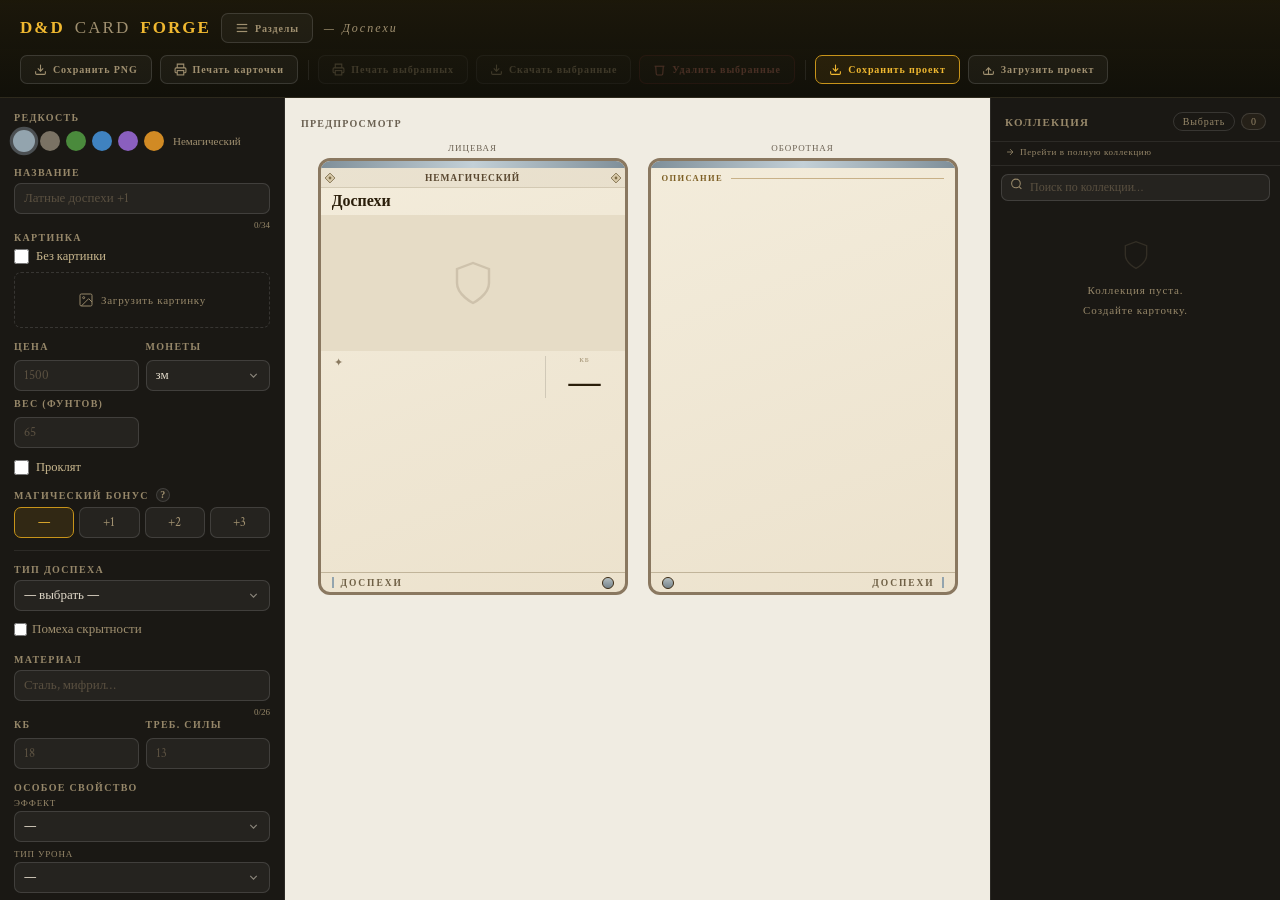
==== commit 5cd8416b: "Подписи полей формы и favicon.ico" ====
--- a/armor.html
+++ b/armor.html
@@ -769,7 +769,7 @@
 
   <div class="divider"></div>
 
-  <div class="lbl">Описание / Эффект</div>
+  <label class="lbl" for="fprops">Описание / Эффект</label>
 <!-- Панель форматирования описания (Ж/К/П); копия живёт в weapon-form-b.html,
      т.к. вложенные включения build.py не разворачивает -->
 <div class="fmt-bar" role="group" aria-label="Форматирование описания">
@@ -871,7 +871,7 @@
   </a>
   <div class="coll-search-wrap">
     <svg class="coll-search-icon" viewBox="0 0 24 24" fill="none" stroke="currentColor" stroke-width="2"><circle cx="11" cy="11" r="8"/><line x1="21" y1="21" x2="16.65" y2="16.65"/></svg>
-    <input class="coll-search" id="coll-search" type="text" placeholder="Поиск по коллекции…" autocomplete="off"/>
+    <input class="coll-search" id="coll-search" type="text" aria-label="Поиск по коллекции" placeholder="Поиск по коллекции…" autocomplete="off"/>
     <button class="coll-search-clear" id="coll-search-clear" title="Очистить">✕</button>
   </div>
   <div class="coll-list" id="coll-list">
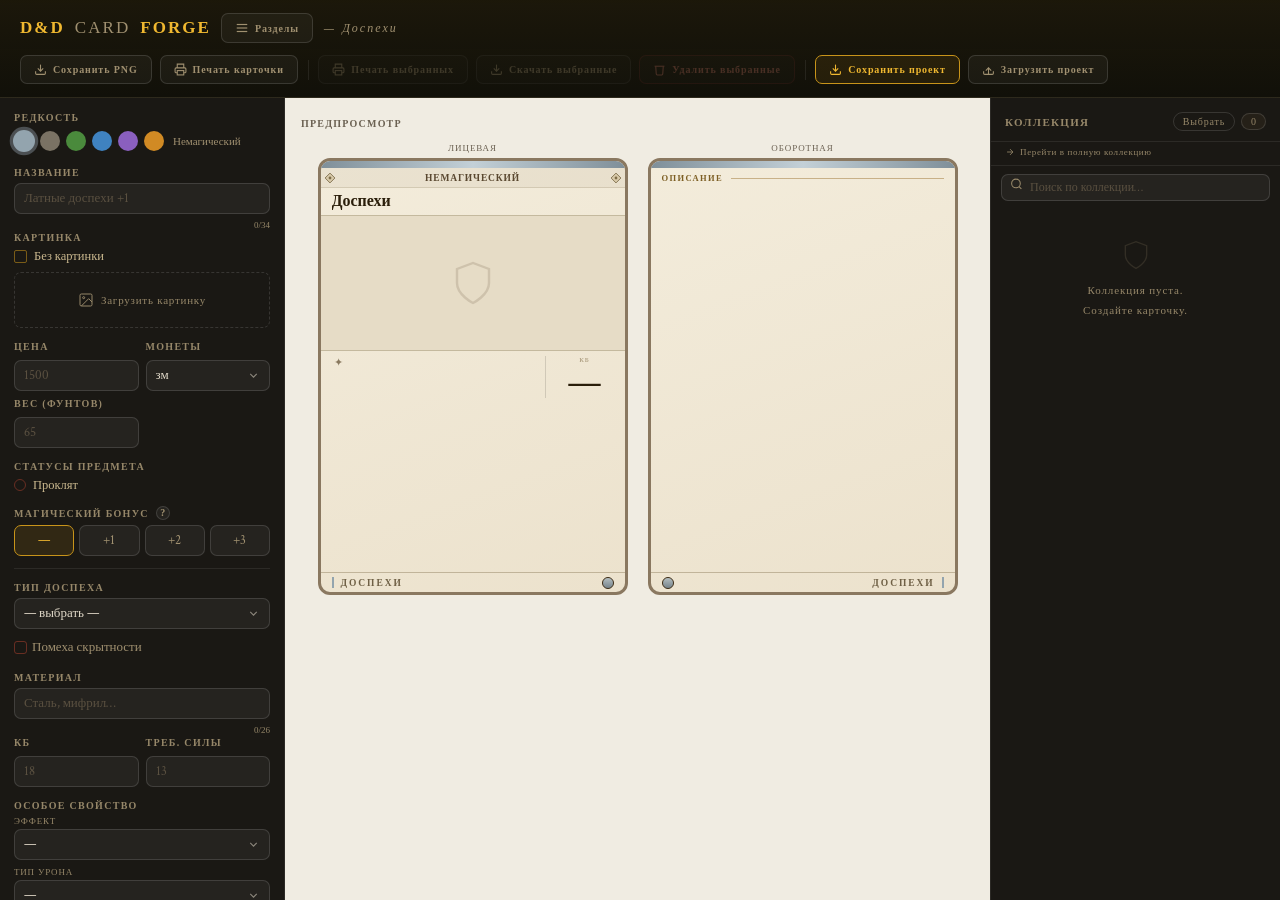
==== commit 6638cbd3: "Знаки чекбоксов, заливка подложки по кромке, границы полосы" ====
--- a/armor.html
+++ b/armor.html
@@ -113,8 +113,11 @@
 .row2{display:grid;grid-template-columns:1fr 1fr;gap:7px;}
 .sf{display:flex;flex-direction:column;gap:3px;}
 /* Настройка и Проклятие — два статуса предмета в одну строку, единым блоком
-   во всех генераторах: под редкостью, перед магическим бонусом. */
-.flags-row{display:flex;gap:18px;align-items:center;margin:11px 0 6px;flex-wrap:wrap;}
+   во всех генераторах: под ценой и весом, перед магическим бонусом.
+   Оправы у пары нет: строка устроена как «Концентрация / Ритуал» у заклинаний —
+   голые подписи со знаком-печатью, разделённые воздухом. Вес даёт сам знак и
+   окраска подписи, капсула оказалась лишней. */
+.flags-row{display:flex;gap:14px;align-items:center;margin:0 0 6px;flex-wrap:wrap;}
 .flags-row .noimg-toggle{margin-bottom:0;}
 /* «Загрузить проект»: input был display:none и выпадал из таб-порядка, а label
    сам не фокусируется — кнопку проскакивало. Теперь input прозрачно накрывает
@@ -126,8 +129,93 @@
    правила были тремя копиями в этих страницах; локально осталась только
    разница: у оружия строки плотнее, у заклинаний выше пальцевая цель. */
 .pcb{display:flex;align-items:center;gap:5px;cursor:pointer;padding:3px 0;}
-.pcb input[type=checkbox]{accent-color:var(--gold);width:13px;height:13px;cursor:pointer;flex-shrink:0;}
 .pcb span{font-size:13px;color:var(--text2);}
+
+/* ═══ ЗНАКИ ЧЕКБОКСОВ ═══
+   Сам input становится знаком: appearance:none снимает системную отрисовку и
+   разрешает псевдоэлементы. Разметку не трогаем, поэтому знак получают и те
+   чекбоксы, которые создаёт скрипт: свойства оружия, блоки произвольной
+   карточки. Элемент остаётся настоящим чекбоксом — Tab, пробел и озвучивание
+   работают как прежде.
+   Цвет семейства живёт в переменных на label: --mk для знака, --mk-on для
+   подписи включённого пункта. */
+.sb label{--mk:var(--gold);--mk-on:var(--gold-l);}
+.sb input[type=checkbox]{
+  appearance:none;-webkit-appearance:none;
+  width:13px;height:13px;margin:0;flex-shrink:0;cursor:pointer;position:relative;
+  display:inline-flex;align-items:center;justify-content:center;
+  color:var(--mk);opacity:.55;
+  border:1.5px solid currentColor;border-radius:50%;background:transparent;
+  transition:opacity .14s,background .14s,border-color .14s;
+}
+/* знак по умолчанию — звено: кольцо, в котором появляется сердцевина */
+.sb input[type=checkbox]::before{
+  content:'';width:4px;height:4px;border-radius:50%;background:transparent;
+}
+.sb input[type=checkbox]:checked{opacity:1;}
+.sb input[type=checkbox]:checked::before{background:currentColor;}
+/* включённый пункт красится целиком: знак и подпись */
+.sb label:has(input[type=checkbox]:checked) span{color:var(--mk-on);}
+/* винные семейства */
+.sb label:has(#fcursed),.sb label:has(#fritual),.sb label:has(#fstealth){
+  --mk:#a8402f;--mk-on:#e8b6a9;
+}
+
+/* ── печать: статусы предмета и пара «концентрация / ритуал» ── */
+.sb input#fcursed,.sb input#fattune,.sb input#fconc,.sb input#fritual{
+  width:12px;height:12px;border-width:1px;
+}
+.sb input#fcursed::before,.sb input#fattune::before,
+.sb input#fconc::before,.sb input#fritual::before{content:none;}
+.sb input#fcursed:checked,.sb input#fattune:checked,
+.sb input#fconc:checked,.sb input#fritual:checked{
+  background:currentColor;
+  box-shadow:inset 0 2px 2px rgba(255,255,255,.45),inset 0 -2px 3px rgba(0,0,0,.35);
+}
+
+/* ── крест: «Без картинки» ── */
+.sb input#f-noimg{
+  border-radius:2px;border-width:1px;
+  font-family:'Times New Roman',Times,serif;font-size:11px;line-height:1;
+}
+.sb input#f-noimg::before{
+  content:'✕';width:auto;height:auto;background:none;border-radius:0;opacity:0;
+}
+.sb input#f-noimg:checked::before{opacity:1;background:none;}
+
+/* ── рамка: помеха скрытности ──
+   Скобы из двух уголков рядом с остальными знаками читались как «ничего»:
+   это единственная галка, у которой не было замкнутого контура. Замкнули —
+   небольшая прямоугольная рамка со скруглением, внутри проступает ядро. */
+.sb input#fstealth{border-radius:3px;border-width:1px;}
+.sb input#fstealth::before{width:5px;height:5px;border-radius:1px;}
+
+/* ── око: типы яда ── */
+.sb #fptype-wrap input[type=checkbox]{border-width:1px;}
+.sb #fptype-wrap input[type=checkbox]::before{
+  width:5px;height:5px;border-radius:0;transform:rotate(45deg);
+  border:1px solid currentColor;background:transparent;
+}
+.sb #fptype-wrap input[type=checkbox]:checked::before{background:currentColor;}
+
+/* ── гранёный камень: компоненты В / С / М ── */
+.sb input#fcv,.sb input#fcs,.sb input#fcm{
+  border:0;border-radius:0;background:currentColor;opacity:.35;
+  clip-path:polygon(50% 0,100% 26%,100% 74%,50% 100%,0 74%,0 26%);
+}
+.sb input#fcv::before,.sb input#fcs::before,.sb input#fcm::before{content:none;}
+.sb input#fcv:checked,.sb input#fcs:checked,.sb input#fcm:checked{opacity:1;}
+
+/* ── клеймо: «Нумерованный» в редакторе блоков ── */
+.sb .blk-ck input[type=checkbox][data-f="ordered"]{
+  border-radius:3px;border-width:1px;background:rgba(230,220,198,.10);
+  font-family:'Times New Roman',Times,serif;font-size:11px;line-height:1;
+}
+.sb .blk-ck input[type=checkbox][data-f="ordered"]::before{
+  content:'✓';width:auto;height:auto;background:none;border-radius:0;opacity:0;
+}
+.sb .blk-ck input[type=checkbox][data-f="ordered"]:checked{background:rgba(230,220,198,.16);}
+.sb .blk-ck input[type=checkbox][data-f="ordered"]:checked::before{opacity:1;background:none;}
 
 /* Скрытая справка у подписи поля: кружок «?» разворачивает текст под ним.
    Нужна там, где поле влияет на карточку не напрямую (магический бонус входит
@@ -447,9 +535,26 @@
    давали всего 20px по краям, и граница кадра читалась. Освободившийся 31px
    уходит описанию — .c-body растягивается сам. Пропорцию держит CARD_RATIO
    в shared/crop.js — менять парой. */
-/* фон #e6dcc6 — как у эталона: края размытой подложки полупрозрачны, сквозь
-   них светит именно этот цвет, и на прежнем #cfc0a0 вся полоса темнела */
-.c-img{height:136px;margin:0;width:100%;border:0;border-radius:0;background:#e6dcc6;}
+/* Фон слота виден в двух случаях, и они хотят РАЗНОГО тона.
+   Пустая карточка: светлый #e6dcc6 — тёмная плашка на полкарточки выглядит
+   тяжело, когда в ней ничего нет.
+   Под вырезом без фона (.cutout ставит setCardImg): тёмный #cfc0a0 — рядом
+   много блоков близкого к #e6dcc6 тона, и предмет без фона на светлом с ними
+   сливается.
+   У фотографий и картинок с плоской подложкой фон слота не виден вовсе: там
+   лежит непрозрачная подложка (размытая копия или ровная заливка). */
+/* Волосяные линии сверху и снизу — те же, что отбивают блок свойств. Без них
+   полоса с ровной заливкой сливается с фоном карточки, и картинка выглядит
+   висящей в воздухе.
+   Линии живут на псевдоэлементе поверх слоёв картинки, а не на самой полосе:
+   border забрал бы высоту у содержимого (box-sizing:border-box глобальный) и
+   обрезал кадр 135px, а inset-тень рисуется НИЖЕ детей — её закрывали собой
+   размытая подложка и кадр, поэтому линии пропадали, как только появлялась
+   картинка. z-index 3 — над подложкой (0) и кадром (1). */
+.c-img{height:136px;margin:0;width:100%;border:0;border-radius:0;background:#e6dcc6;position:relative;}
+.c-img.cutout{background:#cfc0a0;}
+.c-img::after{content:'';position:absolute;inset:0;pointer-events:none;z-index:3;
+  border-top:.5px solid rgba(90,72,32,.24);border-bottom:.5px solid rgba(90,72,32,.24);}
 /* Подвал картинки — нулевой по высоте якорь СРАЗУ ПОСЛЕ слота, а не внутри
    него. Внутри слота метка умирала вместе с ним при «Без картинки»: слот
    уходит в display:none целиком. Снаружи она живёт всегда и садится под
@@ -707,6 +812,7 @@
        во всех генераторах. Проклятие первым: оно бывает и без настройки, а
        настройка скрывается у немагических (attune.js) — при обратном порядке
        строка у немагического предмета начиналась бы с дыры. -->
+  <div class="lbl">Статусы предмета</div>
   <div class="flags-row">
     <label class="noimg-toggle"><input type="checkbox" id="fcursed"/><span>Проклят</span></label>
     <label class="noimg-toggle" id="attune-wrap" style="display:none;"><input type="checkbox" id="fattune"/><span>Настройка</span></label>
@@ -1311,6 +1417,51 @@
       g0.drawImage(c0,mx+FW-1,my,1,FH, mx+FW,my,W-mx-FW,FH); /* правое */
       g0.drawImage(c0,0,my,W,1, 0,0,W,my);              /* верхнее */
       g0.drawImage(c0,0,my+FH-1,W,1, 0,my+FH,W,H-my-FH);/* нижнее */
+      /* ПЛОСКАЯ КРОМКА — РАЗМЫВАТЬ НЕЧЕГО.
+         Предмет, снятый на ровной подложке (или вырез без фона), даёт по краям
+         кадра однотонную полосу. Размытие такой полосы не добавляет фактуры, а
+         растягивает по бокам сам предмет: за доспехом появлялся его призрак, у
+         клинка — серая муть. Заливаем полосу тем же цветом, что и кромка кадра,
+         тогда шва между кадром и полем не видно вообще.
+         Признак — разброс яркости краевых колонок кадра: замер по восьми
+         шаблонным картинкам дал 0 у всех плоских подложек и 31 и 59 у настоящих
+         фотографий, поэтому порог 4 стоит с запасом в обе стороны.
+         У выреза с альфой усреднять нечего, и подложка ему вообще не нужна:
+         отдаём null, тогда setCardImg не ставит слой подложки и сквозь кадр
+         виден фон самого слота (.c-img в card-new.css). Так цвет живёт в одном
+         месте: поменяли фон слота — вырезы поехали за ним сами. */
+      var _edge=function(x0,x1){
+        var dd=g0.getImageData(x0,my+6,x1-x0,FH-12).data;
+        var s1=0,s2=0,n=0,clear=0,tot=0,r=0,gg=0,b=0;
+        for(var i=0;i<dd.length;i+=4){
+          tot++;
+          if(dd[i+3]<24){clear++;continue;}
+          var L=(dd[i]+dd[i+1]+dd[i+2])/3;s1+=L;s2+=L*L;n++;
+          r+=dd[i];gg+=dd[i+1];b+=dd[i+2];
+        }
+        var m=s1/(n||1);
+        return {sig:Math.sqrt(Math.max(0,s2/(n||1)-m*m)),clear:clear/(tot||1),
+                col:[Math.round(r/(n||1)),Math.round(gg/(n||1)),Math.round(b/(n||1))]};
+      };
+      var eL=_edge(mx+2,mx+14),eR=_edge(mx+FW-14,mx+FW-2);
+      var плоская=Math.max(eL.sig,eR.sig)<4;
+      var вырез=Math.max(eL.clear,eR.clear)>0.5;
+      if(вырез){
+        /* маркер, а не картинка: слоя подложки у выреза нет вовсе, сквозь кадр
+           виден фон слота, а setCardImg по этому маркеру вешает на слот класс
+           .cutout — под вырезом фон темнее, чем у пустой карточки (цвета в CSS,
+           см. .c-img/.c-img.cutout в card-new.css). */
+        _blurCache[src]='cutout';
+        return cb('cutout');
+      }
+      if(плоская){
+        var flat=document.createElement('canvas');flat.width=W;flat.height=H;
+        var gf=flat.getContext('2d');
+        gf.fillStyle='rgb('+eL.col[0]+','+eL.col[1]+','+eL.col[2]+')';
+        gf.fillRect(0,0,W,H);
+        _blurCache[src]=flat.toDataURL('image/png');
+        return cb(_blurCache[src]);
+      }
       /* Обесцвечивание — ГРАДИЕНТОМ по расстоянию от кадра, а не разом.
          saturate(.65)+brightness(1.04) делают дальние поля бледным фоном, но
          применённые ступенькой они стыковались с необработанным кадром прямо
@@ -1431,7 +1582,12 @@
       if(setCardImg._tok!==_my)return; /* пришла более свежая картинка */
       var e=ci.querySelector('.c-img-el'),b=ci.querySelector('.c-img-bleed');
       if(e)e.style.backgroundImage='url("'+(_fg||src).replace(/"/g,'\\"')+'")';
-      if(b)b.style.backgroundImage=_bg?('url("'+_bg.replace(/"/g,'\\"')+'")'):'none';
+      /* 'cutout' — не картинка, а признак: у выреза подложки нет, фон даёт сам
+         слот, и он должен быть темнее, чем у пустой карточки (иначе предмет
+         без фона сливается с соседними блоками того же тона). */
+      var _вырез=(_bg==='cutout');
+      ci.classList.toggle('cutout',_вырез);
+      if(b)b.style.backgroundImage=(_bg&&!_вырез)?('url("'+_bg.replace(/"/g,'\\"')+'")'):'none';
     };
     _fadeEdges(src,function(fg){_fg=fg;_apply();});
     _blurBg(src,function(bg){_bg=bg;_apply();});
@@ -1441,6 +1597,7 @@
   }else{
     if(ex)ex.remove();
     if(bl)bl.remove();
+    ci.classList.remove('cutout');   /* пустой слот — светлый фон */
     document.getElementById('img-ph').style.display='flex';
     document.getElementById('btn-recrop').style.display='none';
     document.getElementById('btn-del-img').style.display='none';
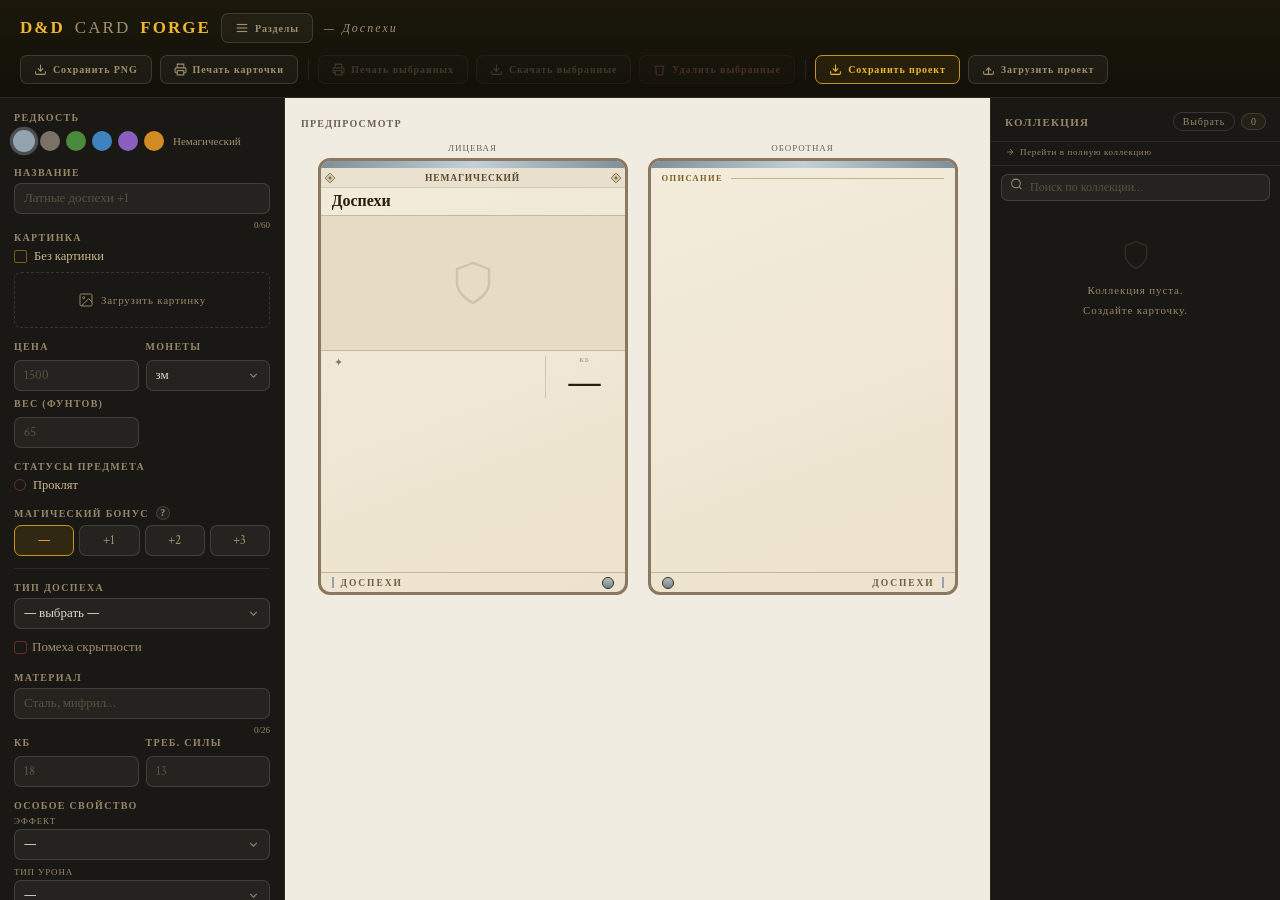
==== commit 664a6fa9: "Сборка: 529 шаблонов, полка универсальных предметов, поиск ё=е Данные шаблонов наполнены из SRD и PH" ====
--- a/armor.html
+++ b/armor.html
@@ -521,6 +521,11 @@
 .c-title{flex-shrink:0;padding:3px 11px 5px;}
 .c-title .c-name{margin-bottom:0;}
 .c-name{font-size:var(--name-fs,16px);}
+/* вторую строку включает _fitName, когда имя не влезло в одну даже на 14px.
+   Клампом ограничиваем именно двумя строками: третья съела бы ещё строку
+   описания, а имя длиннее 60 знаков поле всё равно не принимает. */
+.c-name.two-line{white-space:normal;display:-webkit-box;-webkit-box-orient:vertical;-webkit-line-clamp:2;
+  max-height:2.4em;overflow:hidden;}
 /* подзаголовок: #8a6b2e давал контраст 3.87 на подложке карточки, ниже порога
    4.5 для мелкого текста; тот же цвет, что и у заголовка оборота */
 .c-title .c-dmgline,.c-title .c-eqtype,.c-title .c-ttype{
@@ -774,7 +779,7 @@
 
   <label class="lbl" for="fn">Название</label>
   <div class="field-wrap field-mb">
-    <input class="si" type="text" id="fn" placeholder="Латные доспехи +1" maxlength="34"/>
+    <input class="si" type="text" id="fn" placeholder="Латные доспехи +1" maxlength="60"/>
     <span class="char-counter" id="cnt-fn">0/30</span>
   </div>
 
@@ -1246,7 +1251,7 @@
   }
   if(!inp._cbound){inp.addEventListener('input',upd);inp._cbound=true;}upd();
 }
-mkCounter('fn','cnt-fn',34);mkCounter('fmaterial','cnt-material',26);mkCounter('fprops','cnt-props',2000,visLen);mkCounter('fcursedtxt','cnt-cursed',300);
+mkCounter('fn','cnt-fn',60);mkCounter('fmaterial','cnt-material',26);mkCounter('fprops','cnt-props',2000,visLen);mkCounter('fcursedtxt','cnt-cursed',300);
 /* Переключатель магического бонуса предмета (— / +1 / +2 / +3) в панели.
    Кнопки не дают input/change, поэтому ререндер вызываем сами. Страница
    читает значение через _magVal() и восстанавливает через _magSet(v). */
@@ -1274,15 +1279,27 @@
 document.getElementById('fspec').addEventListener('change',_specSync);
 ['facbase','fstrreq'].forEach(function(id){document.getElementById(id).addEventListener('input',function(){var p=this.selectionStart;this.value=this.value.replace(/[^0-9]/g,'').slice(0,2);this.setSelectionRange(p,p);});});
 
-/* Автошрифт названия: одна строка, лестница кеглей 16→10, дальше многоточие
-   (по образцу заклинаний). Общий для всех семи генераторов — spells crop.js
-   не включает, конфликта с его собственным _fitName нет. */
-var NAME_FS=[16,15,14,13,12,11,10];
+/* Автошрифт названия. Имя длиной до 60 знаков в одну строку не помещается ни при
+   каком кегле (10px берёт 53), поэтому лестница работает в два захода:
+   1) одна строка, 16→14 шагом 0.5 — это про «не хватило пары символов»: 16px
+      держит 33 знака, 14px — 37, а разница на глаз почти не читается;
+   2) не влезло — разрешаем перенос и начинаем кегль заново с 16, потому что
+      двум строкам ужатие уже не нужно: 2×33 знака хватает с запасом.
+   Что не поместилось и так — многоточие второй строки (CSS).
+   Общий для шести генераторов; spells crop.js не включает, у него свой _fitName. */
+var NAME_FS=[16,15.5,15,14.5,14];
 function _fitName(){
   var el=document.getElementById('pnm');if(!el)return;
-  for(var i=0;i<NAME_FS.length;i++){
+  var i;
+  el.classList.remove('two-line');
+  for(i=0;i<NAME_FS.length;i++){
     el.style.setProperty('--name-fs',NAME_FS[i]+'px');
     if(el.scrollWidth<=el.clientWidth+1)return;
+  }
+  el.classList.add('two-line');
+  for(i=0;i<NAME_FS.length;i++){
+    el.style.setProperty('--name-fs',NAME_FS[i]+'px');
+    if(el.scrollHeight<=el.clientHeight+1)return;
   }
 }
 
@@ -2174,7 +2191,7 @@
   document.getElementById('fcursedtxt').value=data.cursedText||'';
   updateAttuneWrap();updateCursedWrap();
   applyImgThumb(data);
-  mkCounter('fn','cnt-fn',34);mkCounter('fmaterial','cnt-material',26);mkCounter('fprops','cnt-props',2000,visLen);mkCounter('fcursedtxt','cnt-cursed',300);
+  mkCounter('fn','cnt-fn',60);mkCounter('fmaterial','cnt-material',26);mkCounter('fprops','cnt-props',2000,visLen);mkCounter('fcursedtxt','cnt-cursed',300);
 }
 
 /* reset */
@@ -2212,7 +2229,7 @@
   document.getElementById('pwgt').textContent='';
   document.getElementById('pbk').textContent='';
   setCardImg(null);resetNoImg();applyR('nonmagic');applyPal('nonmagic');var _at=document.getElementById('p-attune');if(_at)_at.style.display='none';
-  mkCounter('fn','cnt-fn',34);mkCounter('fmaterial','cnt-material',26);mkCounter('fprops','cnt-props',2000,visLen);mkCounter('fcursedtxt','cnt-cursed',300);
+  mkCounter('fn','cnt-fn',60);mkCounter('fmaterial','cnt-material',26);mkCounter('fprops','cnt-props',2000,visLen);mkCounter('fcursedtxt','cnt-cursed',300);
   toast('Поля сброшены');
 });
 
@@ -2281,6 +2298,11 @@
   doc.save('dnd_print_'+stamp+(mode==='single'?'_1стор':'_2стор')+'.pdf');
   toast('✦ PDF для печати скачан');
 }
+/* Ключ для поиска по названию. «Ё» приравнена к «е»: пользователь набирает
+   «перышко» и должен найти «Пёрышко», а не пустой список — на клавиатуре ё
+   стоит на отшибе, и в русских текстах её пишут через раз. Один и тот же ключ
+   применяется и к запросу, и к названию, иначе сравнение развалится. */
+function srchKey(s){return String(s||'').toLowerCase().replace(/ё/g,'е');}
 var editingId=null;
 function _stamp(){var d=new Date(),p=function(n){return(n<10?'0':'')+n;};return d.getFullYear()+'-'+p(d.getMonth()+1)+'-'+p(d.getDate())+'_'+p(d.getHours())+'-'+p(d.getMinutes())+'-'+p(d.getSeconds());}
 function updateBuildBtn(){var g=document.getElementById('gbtn'),n=document.getElementById('gbtn-new');if(!g)return;if(editingId){g.textContent='✦ Сохранить изменения';if(n)n.style.display='';}else{g.textContent='✦ Создать карточку';if(n)n.style.display='none';}}
@@ -2424,13 +2446,16 @@
 /* collection search */
 var collSearchQuery='';
 function applyCollSearch(){
-  var q=collSearchQuery.toLowerCase().trim();
+  /* srchkey.js подключён всеми боевыми страницами; проверка нужна ради
+     equipment-test.html — эталон правим только по прямой просьбе */
+  var _к=(typeof srchKey==='function')?srchKey:function(s){return String(s||'').toLowerCase();};
+  var q=_к(collSearchQuery).trim();
   document.getElementById('coll-search-clear').style.display=q?'':'none';
   /* элементы ищем по всему списку: на COLL_PAL-страницах они лежат
      без секций-обёрток, прямо в #coll-list */
   document.querySelectorAll('#coll-list .coll-item').forEach(function(item){
     var name=(item.querySelector('.coll-item-name')||{}).textContent||'';
-    item.style.display=(!q||name.toLowerCase().includes(q))?'':'none';
+    item.style.display=(!q||_к(name).includes(q))?'':'none';
   });
   document.querySelectorAll('.coll-sect-wrap').forEach(function(wrap){
     var visible=0;
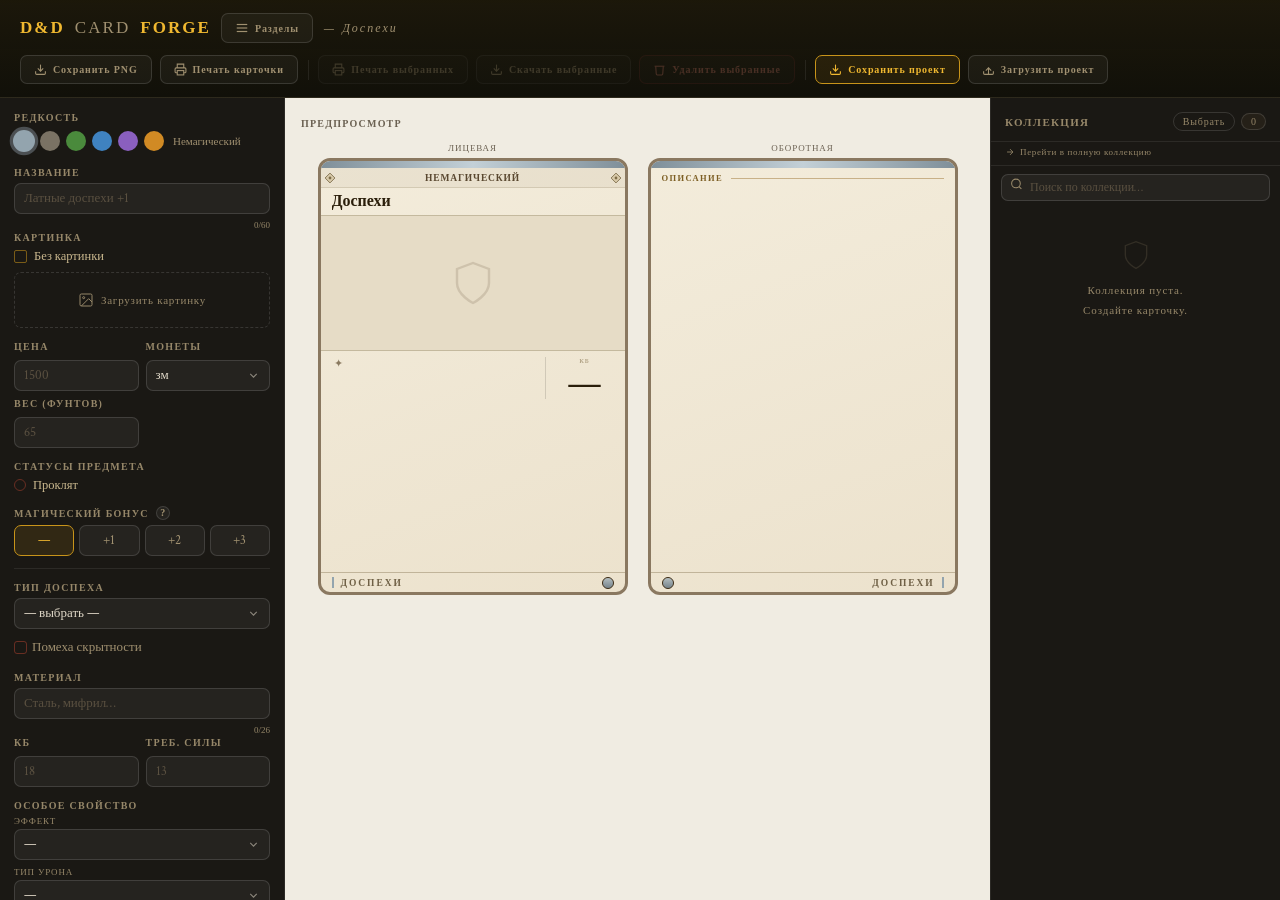
==== commit 659d0612: "Сборка: единый отступ 6px, линии произвольной карточки, счётчики" ====
--- a/armor.html
+++ b/armor.html
@@ -239,6 +239,47 @@
 .btn-reset:hover{background:rgba(220,60,60,.18);color:#ec9282;border-color:rgba(220,60,60,.55);}
 .btn-reset svg{width:12px;height:12px;}
 .field-wrap{position:relative;}
+/* Маска поверх поля проклятия. Накрывает textarea, не трогая её значение:
+   подмена текста на «Текст скрыт» стоила бы потерянного проклятия при первом
+   же сохранении. Щелчок по маске открывает текст. */
+/* display у класса перебивает браузерное [hidden]{display:none} — без этой
+   строки маска не пропадала ни по галке, ни по щелчку */
+.mask-veil[hidden]{display:none;}
+.mask-veil{position:absolute;inset:0;border-radius:8px;overflow:hidden;cursor:pointer;
+  background:var(--bg3);border:1px solid rgba(200,148,26,.22);transition:border-color .15s;
+  display:flex;flex-direction:column;align-items:stretch;gap:7px;padding:13px 11px 11px 15px;}
+.mask-veil:hover{border-color:rgba(200,148,26,.4);}
+/* засечка проклятия: тот же винный, что у метки на карточке */
+.mask-veil::before{content:'';position:absolute;left:0;top:0;bottom:0;width:4px;background:#7c231a;}
+/* полоски-строки: видно, что текст есть и какой он длины, но не прочесть */
+.mask-bar{height:8px;border-radius:4px;background:linear-gradient(90deg,rgba(160,144,112,.26),rgba(160,144,112,.09));}
+.mask-bar:nth-of-type(2){width:92%;}
+.mask-bar:nth-of-type(3){width:74%;}
+.mask-bar:nth-of-type(4){width:86%;}
+.mask-over{position:absolute;inset:0;display:flex;flex-direction:column;align-items:center;justify-content:center;gap:5px;
+  background:linear-gradient(180deg,rgba(37,32,24,.58),rgba(37,32,24,.9));transition:background .15s;}
+.mask-veil:hover .mask-over{background:linear-gradient(180deg,rgba(37,32,24,.48),rgba(37,32,24,.84));}
+.mask-seal{width:26px;height:26px;border-radius:50%;border:1px solid rgba(200,148,26,.45);
+  display:flex;align-items:center;justify-content:center;color:var(--gold);margin-bottom:2px;}
+.mask-ttl{font-family:'Times New Roman',Times,serif;font-size:11px;font-weight:700;letter-spacing:.2em;
+  text-transform:uppercase;color:var(--text2);}
+.mask-hint{font-family:'Crimson Text',Georgia,serif;font-size:12px;color:var(--text3);}
+/* Подпись поля и галка «скрыть» в одну строку. Перенос разрешён: на узкой
+   панели пара «кружок + текст» иначе прижимается к самому краю поля. */
+.lbl-row{display:flex;align-items:center;justify-content:space-between;gap:10px;flex-wrap:wrap;}
+.mask-toggle{display:inline-flex;align-items:center;gap:6px;cursor:pointer;text-transform:none;
+  letter-spacing:0;font-family:'Crimson Text',Georgia,serif;font-size:12px;color:var(--text3);
+  padding-right:2px;}
+.mask-toggle:hover{color:var(--text2);}
+/* Галочка, а не кольцо: общее правило .sb input[type=checkbox] рисует круг,
+   а здесь нужен знак согласия — тот же приём, что у «клейма» в блоках. */
+.sb .mask-toggle input[type=checkbox]{
+  border-radius:3px;border-width:1px;background:rgba(230,220,198,.10);
+  font-family:'Times New Roman',Times,serif;font-size:11px;line-height:1;}
+.sb .mask-toggle input[type=checkbox]::before{
+  content:'✓';width:auto;height:auto;background:none;border-radius:0;opacity:0;}
+.sb .mask-toggle input[type=checkbox]:checked{background:rgba(230,220,198,.16);}
+.sb .mask-toggle input[type=checkbox]:checked::before{opacity:1;background:none;}
 /* подпись половинки парного поля (.row2 > .sf) */
 .sl{font-family:'Times New Roman',Times,serif;font-size:9px;letter-spacing:.09em;text-transform:uppercase;color:var(--text3);}
 /* пара полей в столбик: длинные значения селектов не влезают в половину ширины
@@ -267,7 +308,7 @@
 .c-meta-item{font-family:'Times New Roman',Times,serif;font-size:9px;font-weight:700;letter-spacing:.09em;color:#5a4830;text-transform:uppercase;white-space:nowrap;}
 /* цена: #8a6010 давал контраст 4.34 на подложке карточки, ниже порога 4.5 */
 .c-meta-item.cost{color:#805811;position:absolute;left:10px;}
-/* Фон, а не <img>: html2canvas игнорирует object-fit и растягивает кадр в
+/* Фон, а не тег картинки: html2canvas игнорирует object-fit и растягивает кадр в
    PNG-экспорте, background-size:cover же отрабатывает верно (см. setCardImg).
    cover, а не 100% 100%: кадры из старых коллекций сняты под прежнюю
    пропорцию, и срезать им края лучше, чем растягивать по вертикали на 12%.
@@ -465,6 +506,11 @@
 .cb-rubashka{position:absolute;inset:0;z-index:2;}
 
 .c-info-row{display:flex;align-items:stretch;flex-shrink:0;}
+/* Волосяная линия сверху — та же, что отбивает картинку и полосу свойств
+   снаряжения. Нужна, когда картинки нет: строка «Материал» вплотную под
+   подзаголовком сливалась с ним в один блок текста. Под картинкой её кромка
+   уже есть, второй линии там не нужно. */
+.dc.no-img:not(.cursed) .c-info-row{border-top:.5px solid rgba(90,72,32,.24);padding-top:6px;}
 .c-infolist{flex:1;display:flex;flex-direction:column;gap:3px;min-width:0;padding-right:10px;border-right:.5px solid rgba(0,0,0,.13);}
 .c-info-item{display:flex;align-items:baseline;gap:6px;font-size:12px;color:#2e2010;line-height:1.35;}
 .c-info-icon{width:13px;text-align:center;font-size:11px;color:#8a7a60;flex-shrink:0;line-height:1.35;}
@@ -590,9 +636,28 @@
 .dc.no-img .c-img-foot>*{position:static;}
 .dc.no-img .c-cursed{width:100%;justify-content:center;border-radius:0;padding:2px 11px;
   margin-top:6px;background:#7c231a;}
+/* Снаряжение: за якорем идёт полоса свойств, а не описание, и без картинки с
+   непроклятым предметом она ложилась вплотную к подзаголовку — метка проклятия
+   была единственным, что давало просвет. Отступ переносим на якорь: он есть в
+   обоих случаях, и зазор до полосы одинаков — проклят предмет или нет.
+   Плашка в DOM всегда и прячется инлайновым display, поэтому отбор идёт по
+   соседней полосе свойств, а не по её наличию. */
+/* Снаряжение: полоса свойств прилегает вплотную и к картинке, и к метке
+   проклятия — обе дают собственную кромку. Отступ нужен только когда сверху
+   голый подзаголовок: там текст, а не кромка. */
+.dc.no-img .c-img-foot:has(+ .c-eqprops){margin-top:6px;}
+.dc.no-img .c-img-foot:has(+ .c-eqprops) .c-cursed{margin-top:0;}
 
 /* единые боковые отступы 11px */
-.c-body{padding:5px 11px 3px;}
+/* Первый блок тела отступает от того, что над ним, на 6px — одинаково во всех
+   генераторах и при любом верхе: картинка, метка проклятия или голый
+   подзаголовок. Числа 5 и 0 разошлись по страницам исторически, и карточки
+   выглядели по-разному без причины. */
+.c-body{padding:6px 11px 3px;}
+/* Верхний отступ у первого блока гасим: он складывался с полем тела и давал
+   разные просветы на разных страницах — 8px у инструментов, 10px у оружия при
+   заявленных 6. Источник отступа должен быть один. */
+.c-body>*:first-child{margin-top:0;}
 /* Верхний отступ 5px, а не 11: строка «Описание» на обороте встаёт серединой
    ровно против середины мета-полосы на лице (обе 20px от верха карточки).
    Связка ручная — оборот про высоту лицевой полосы ничего не знает, поэтому
@@ -780,7 +845,7 @@
   <label class="lbl" for="fn">Название</label>
   <div class="field-wrap field-mb">
     <input class="si" type="text" id="fn" placeholder="Латные доспехи +1" maxlength="60"/>
-    <span class="char-counter" id="cnt-fn">0/30</span>
+    <span class="char-counter" id="cnt-fn">0/60</span>
   </div>
 
   <div class="lbl">Картинка</div>
@@ -824,10 +889,20 @@
   </div>
   <!-- текст проклятия — мастеру: в данные и галерею, на карточку не печатаем -->
   <div id="cursed-wrap" style="display:none;">
-    <label class="lbl" for="fcursedtxt">В чём проклятие</label>
+    <div class="lbl lbl-row">В чём проклятие
+      <label class="mask-toggle"><input type="checkbox" id="fcursedhide"/><span>Скрыть текст</span></label>
+    </div>
     <div class="field-wrap field-mb">
-      <textarea class="si" id="fcursedtxt" maxlength="300" style="height:64px;" placeholder="Снять предмет можно только заклинанием снятия проклятия"></textarea>
-      <span class="char-counter" id="cnt-cursed">0/300</span>
+      <textarea class="si" id="fcursedtxt" maxlength="1200" style="height:128px;" placeholder="Снять предмет можно только заклинанием снятия проклятия"></textarea>
+      <div class="mask-veil" id="cursed-veil" hidden>
+        <span class="mask-bar"></span><span class="mask-bar"></span><span class="mask-bar"></span>
+        <span class="mask-over">
+          <span class="mask-seal"><svg viewBox="0 0 24 24" fill="none" stroke="currentColor" stroke-width="1.8" width="13" height="13"><rect x="3" y="11" width="18" height="11" rx="2"/><path d="M7 11V7a5 5 0 0 1 10 0v4"/></svg></span>
+          <span class="mask-ttl">Текст для мастера</span>
+          <span class="mask-hint">нажмите, чтобы показать</span>
+        </span>
+      </div>
+      <span class="char-counter" id="cnt-cursed">0/1200</span>
     </div>
   </div>
   <div class="lbl lbl-hint">Магический бонус
@@ -1117,10 +1192,32 @@
   if(!cb||!wr)return;
   wr.style.display=cb.checked?'block':'none';
 }
+
+/* Маска поверх поля, а не подмена значения: текст в textarea остаётся нетронутым,
+   его просто не видно. Подменять значение на «Текст скрыт» нельзя — стоит
+   пользователю сохранить карточку в таком виде, и проклятие потеряно.
+   Готовый шаблон открывается со скрытым текстом: игрок за спиной не должен
+   прочитать проклятие раньше, чем оно сработает. Свой набранный текст не
+   прячем — иначе пришлось бы печатать вслепую. */
+function setCursedMask(on){
+  var cb=document.getElementById('fcursedhide'),veil=document.getElementById('cursed-veil');
+  if(!cb||!veil)return;
+  cb.checked=!!on;veil.hidden=!on;
+}
+function updateCursedMask(){
+  var cb=document.getElementById('fcursedhide');
+  if(cb)setCursedMask(cb.checked);
+}
 (function(){
   var cb=document.getElementById('fcursed');
   if(cb)cb.addEventListener('change',updateCursedWrap);
   updateCursedWrap();
+  var hb=document.getElementById('fcursedhide');
+  if(hb)hb.addEventListener('change',updateCursedMask);
+  /* щелчок по маске открывает текст: иначе непонятно, как до него добраться */
+  var veil=document.getElementById('cursed-veil');
+  if(veil)veil.addEventListener('click',function(){setCursedMask(false);
+    var ta=document.getElementById('fcursedtxt');if(ta)ta.focus();});
 })();
 /* Кружок «?» у подписи поля разворачивает справку под ней (.hint-box).
    Общий обработчик на все кнопки страницы: справок в форме может быть больше
@@ -1251,7 +1348,7 @@
   }
   if(!inp._cbound){inp.addEventListener('input',upd);inp._cbound=true;}upd();
 }
-mkCounter('fn','cnt-fn',60);mkCounter('fmaterial','cnt-material',26);mkCounter('fprops','cnt-props',2000,visLen);mkCounter('fcursedtxt','cnt-cursed',300);
+mkCounter('fn','cnt-fn',60);mkCounter('fmaterial','cnt-material',26);mkCounter('fprops','cnt-props',2000,visLen);mkCounter('fcursedtxt','cnt-cursed',1200);
 /* Переключатель магического бонуса предмета (— / +1 / +2 / +3) в панели.
    Кнопки не дают input/change, поэтому ререндер вызываем сами. Страница
    читает значение через _magVal() и восстанавливает через _magSet(v). */
@@ -1583,9 +1680,9 @@
   var ex=ci.querySelector('.c-img-el');
   var bl=ci.querySelector('.c-img-bleed');
   if(src){
-    /* div с фоном, а НЕ <img>: html2canvas игнорирует object-fit и растягивает
-       картинку в PNG-экспорте, а background-size:cover отрабатывает верно.
-       Проверено кругом в кадре 2:1 — через <img> он давал эллипс 0.88. */
+    /* div с фоном, а НЕ тег картинки: html2canvas игнорирует object-fit и
+       растягивает картинку в PNG-экспорте, а background-size:cover отрабатывает
+       верно. Проверено кругом в кадре 2:1 — тегом он давал эллипс 0.88. */
     if(!bl){bl=document.createElement('div');bl.className='c-img-bleed';ci.insertBefore(bl,ci.firstChild);}
     if(!ex){ex=document.createElement('div');ex.className='c-img-el';ci.insertBefore(ex,bl.nextSibling);}
     /* Кадр и подложка применяются ОДНИМ махом, когда готовы обе: раньше
@@ -2162,6 +2259,9 @@
      текст проклятия остаётся мастеру — в данных и галерее */
   var _cu=document.getElementById('p-cursed');
   if(_cu)_cu.style.display=data.cursed?'flex':'none';
+  /* класс на карточке: плашка всегда в DOM и прячется инлайном, а CSS нужно
+     знать про проклятие — от него зависит зазор под шапкой */
+  var _pc=document.getElementById('pc');if(_pc)_pc.classList.toggle('cursed',!!data.cursed);
   setCardImg(data.img||null);
   applyR(data.rarity||'common');applyPal(data.rarity||'common');
 }
@@ -2189,9 +2289,11 @@
   document.getElementById('fprops').value=data.desc||'';
   document.getElementById('fcursed').checked=!!data.cursed;
   document.getElementById('fcursedtxt').value=data.cursedText||'';
+  /* чужая карточка открывается со скрытым проклятием */
+  if(typeof setCursedMask==='function')setCursedMask(!!(data.cursedText||'').trim());
   updateAttuneWrap();updateCursedWrap();
   applyImgThumb(data);
-  mkCounter('fn','cnt-fn',60);mkCounter('fmaterial','cnt-material',26);mkCounter('fprops','cnt-props',2000,visLen);mkCounter('fcursedtxt','cnt-cursed',300);
+  mkCounter('fn','cnt-fn',60);mkCounter('fmaterial','cnt-material',26);mkCounter('fprops','cnt-props',2000,visLen);mkCounter('fcursedtxt','cnt-cursed',1200);
 }
 
 /* reset */
@@ -2228,8 +2330,11 @@
 
   document.getElementById('pwgt').textContent='';
   document.getElementById('pbk').textContent='';
-  setCardImg(null);resetNoImg();applyR('nonmagic');applyPal('nonmagic');var _at=document.getElementById('p-attune');if(_at)_at.style.display='none';
-  mkCounter('fn','cnt-fn',60);mkCounter('fmaterial','cnt-material',26);mkCounter('fprops','cnt-props',2000,visLen);mkCounter('fcursedtxt','cnt-cursed',300);
+  setCardImg(null);resetNoImg();applyR('nonmagic');applyPal('nonmagic');
+  /* чистое поле показываем открытым: печатать вслепую невозможно */
+  if(typeof setCursedMask==='function')setCursedMask(false);
+var _at=document.getElementById('p-attune');if(_at)_at.style.display='none';
+  mkCounter('fn','cnt-fn',60);mkCounter('fmaterial','cnt-material',26);mkCounter('fprops','cnt-props',2000,visLen);mkCounter('fcursedtxt','cnt-cursed',1200);
   toast('Поля сброшены');
 });
 
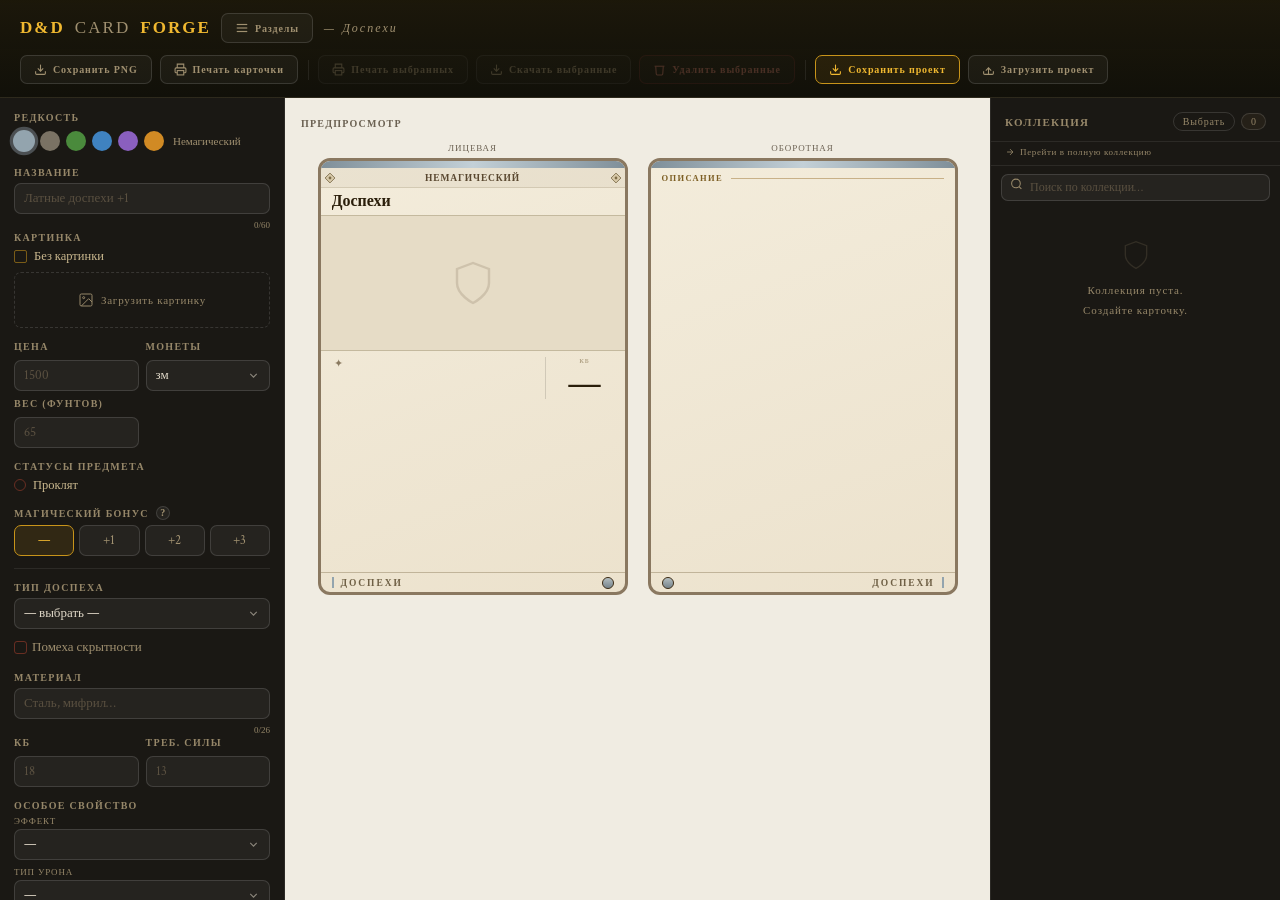
==== commit 550504e3: "Сборка: значения фильтров из генераторов, условие доп. урона, сортировка Списки фильтров объявлены в" ====
--- a/armor.html
+++ b/armor.html
@@ -32,6 +32,13 @@
 body{background:var(--bg);color:var(--text);font-family:'Crimson Text',Georgia,serif;height:100%;display:flex;flex-direction:column;overflow:hidden;}
 .header{padding:13px 20px;display:flex;align-items:center;justify-content:space-between;border-bottom:0.5px solid var(--border);background:linear-gradient(to bottom,rgba(200,148,26,.06),transparent);gap:12px;flex-wrap:wrap;flex-shrink:0;}
 .logo{font-family:'Times New Roman',Times,serif;font-size:17px;font-weight:700;letter-spacing:.12em;color:var(--gold-l);white-space:nowrap;}
+/* Пояснение про редакции у подзаголовка страницы. Шапка обязана оставаться в
+   одну строку: перенос выталкивает кнопки действий вниз и поднимает её высоту
+   втрое. Поэтому подпись мельче, не переносится, а на узком экране прячется —
+   в строке разделов год и так написан на кнопках. */
+.hdr-note{font-size:11px;color:var(--text3);white-space:nowrap;}
+/* 1240px — замер: при 1280 подпись кончается на 895, кнопки начинаются с 938 */
+@media (max-width:1240px){.hdr-note{display:none;}}
 .logo span{color:var(--text2);font-weight:400;}
 .hbtn:hover{background:rgba(255,255,255,.09);color:var(--text);}
 .hbtn svg{width:13px;height:13px;flex-shrink:0;}
@@ -112,6 +119,10 @@
 textarea.si{resize:vertical;min-height:68px;line-height:1.5;}
 .row2{display:grid;grid-template-columns:1fr 1fr;gap:7px;}
 .sf{display:flex;flex-direction:column;gap:3px;}
+/* Поле, стоящее сразу под парой .row2: без отступа его подпись липнет к
+   селекту предыдущей строки и читается как часть той пары. 8px — тот же
+   воздух, что .lbl оставляет над собой в пересчёте на мелкую подпись .sl. */
+.sf-gap{margin-top:8px;}
 /* Настройка и Проклятие — два статуса предмета в одну строку, единым блоком
    во всех генераторах: под ценой и весом, перед магическим бонусом.
    Оправы у пары нет: строка устроена как «Концентрация / Ритуал» у заклинаний —
